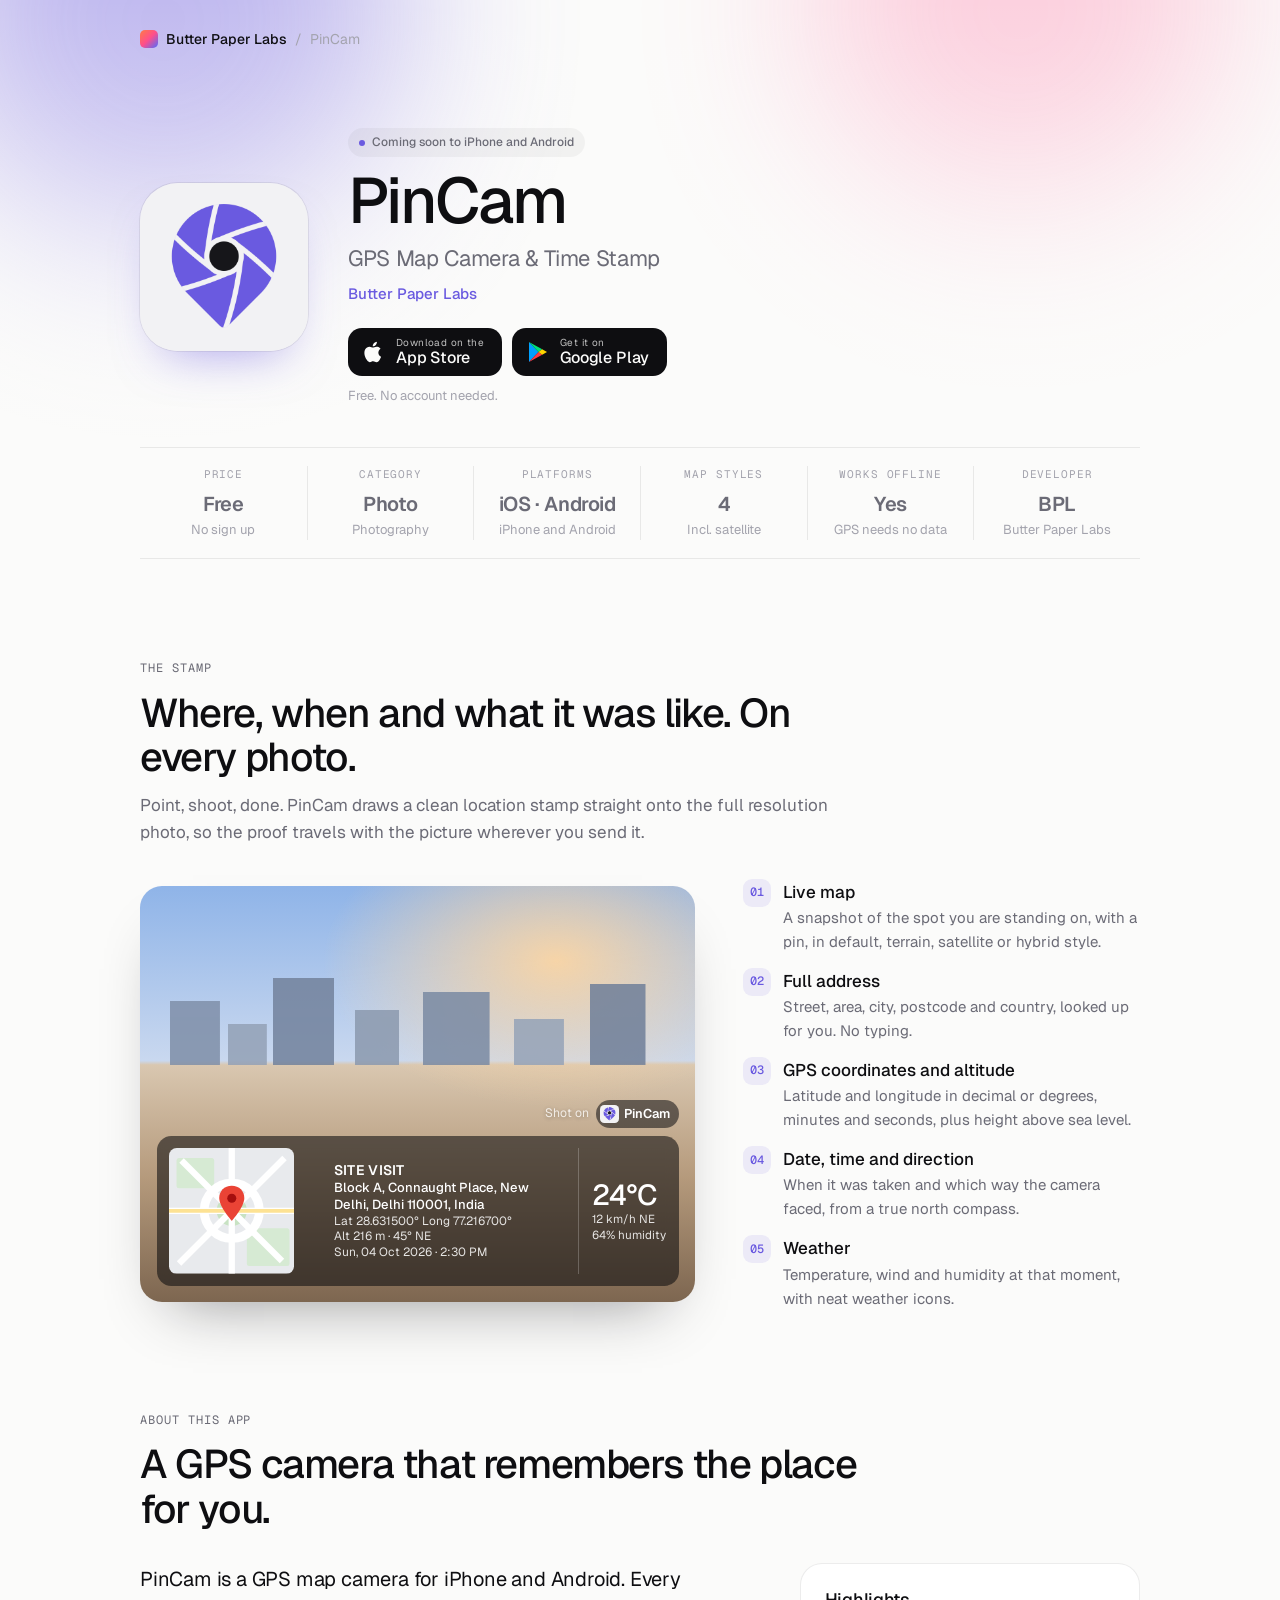
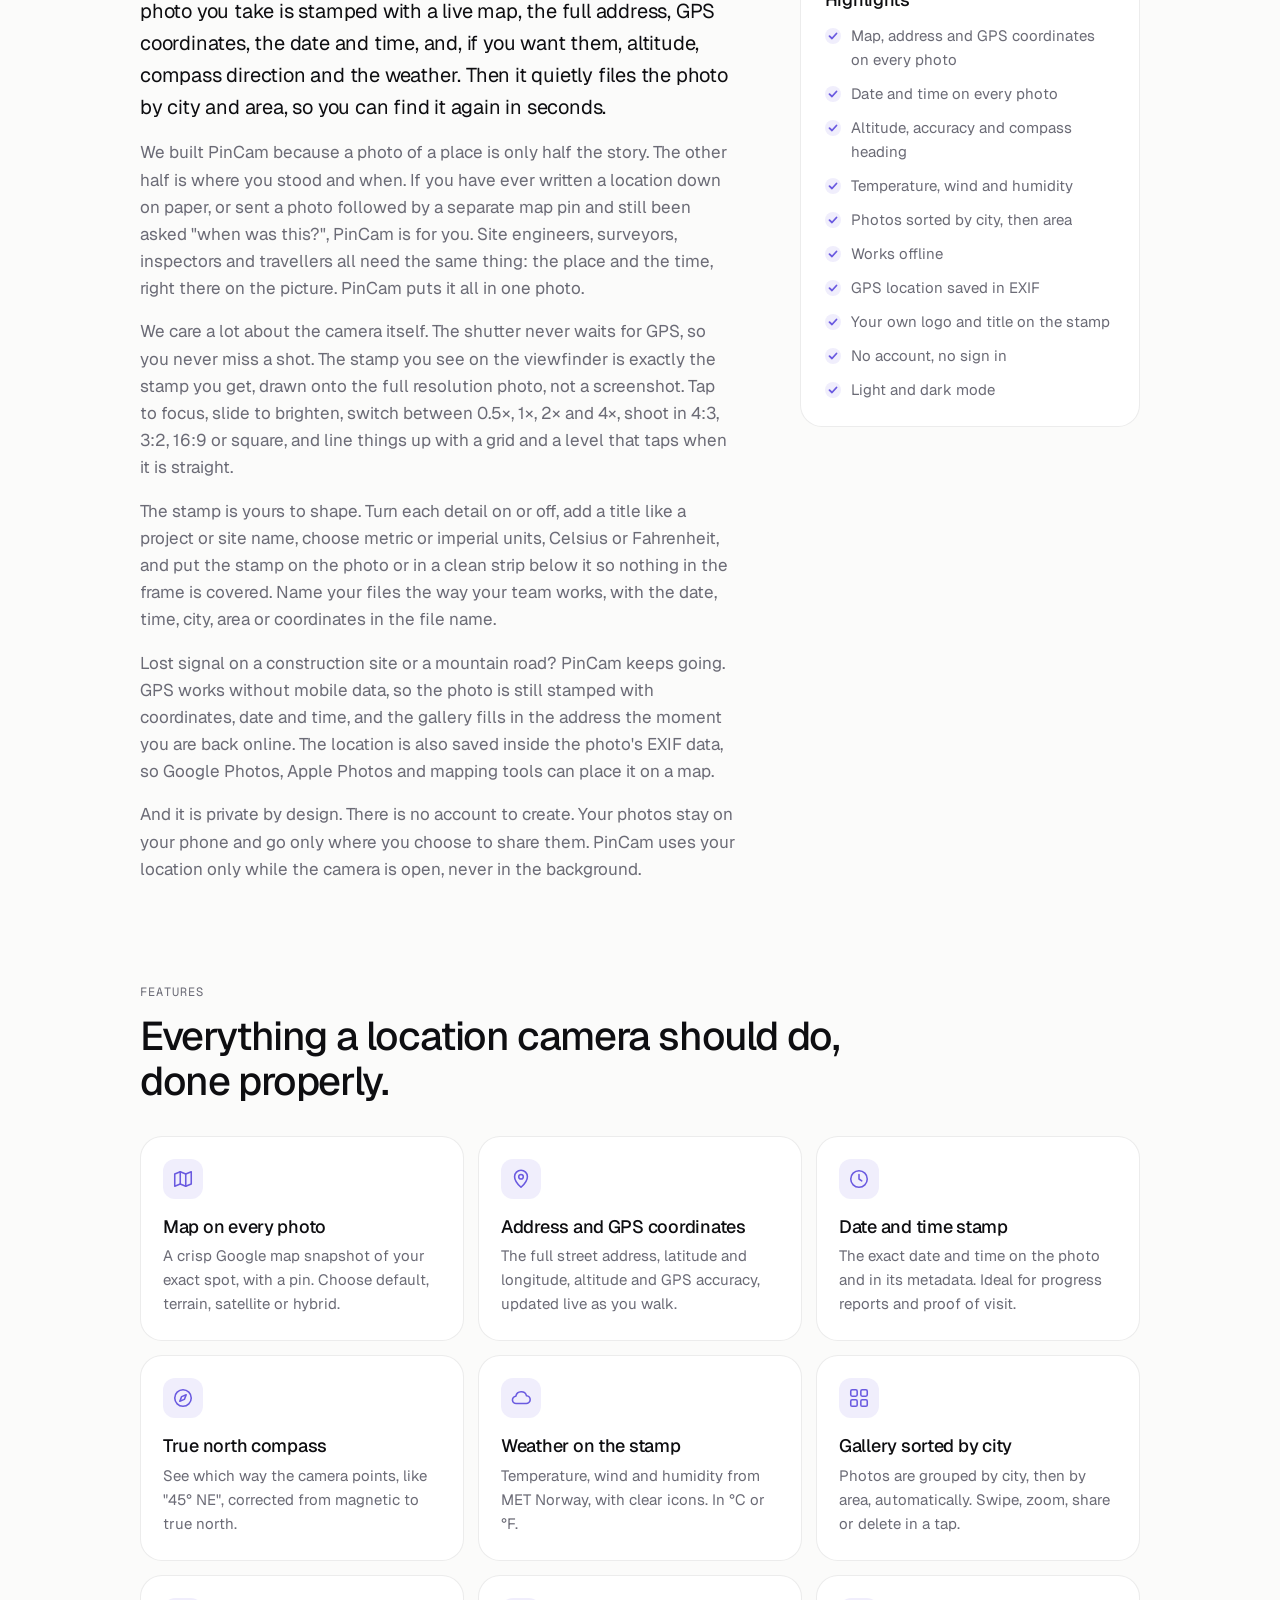
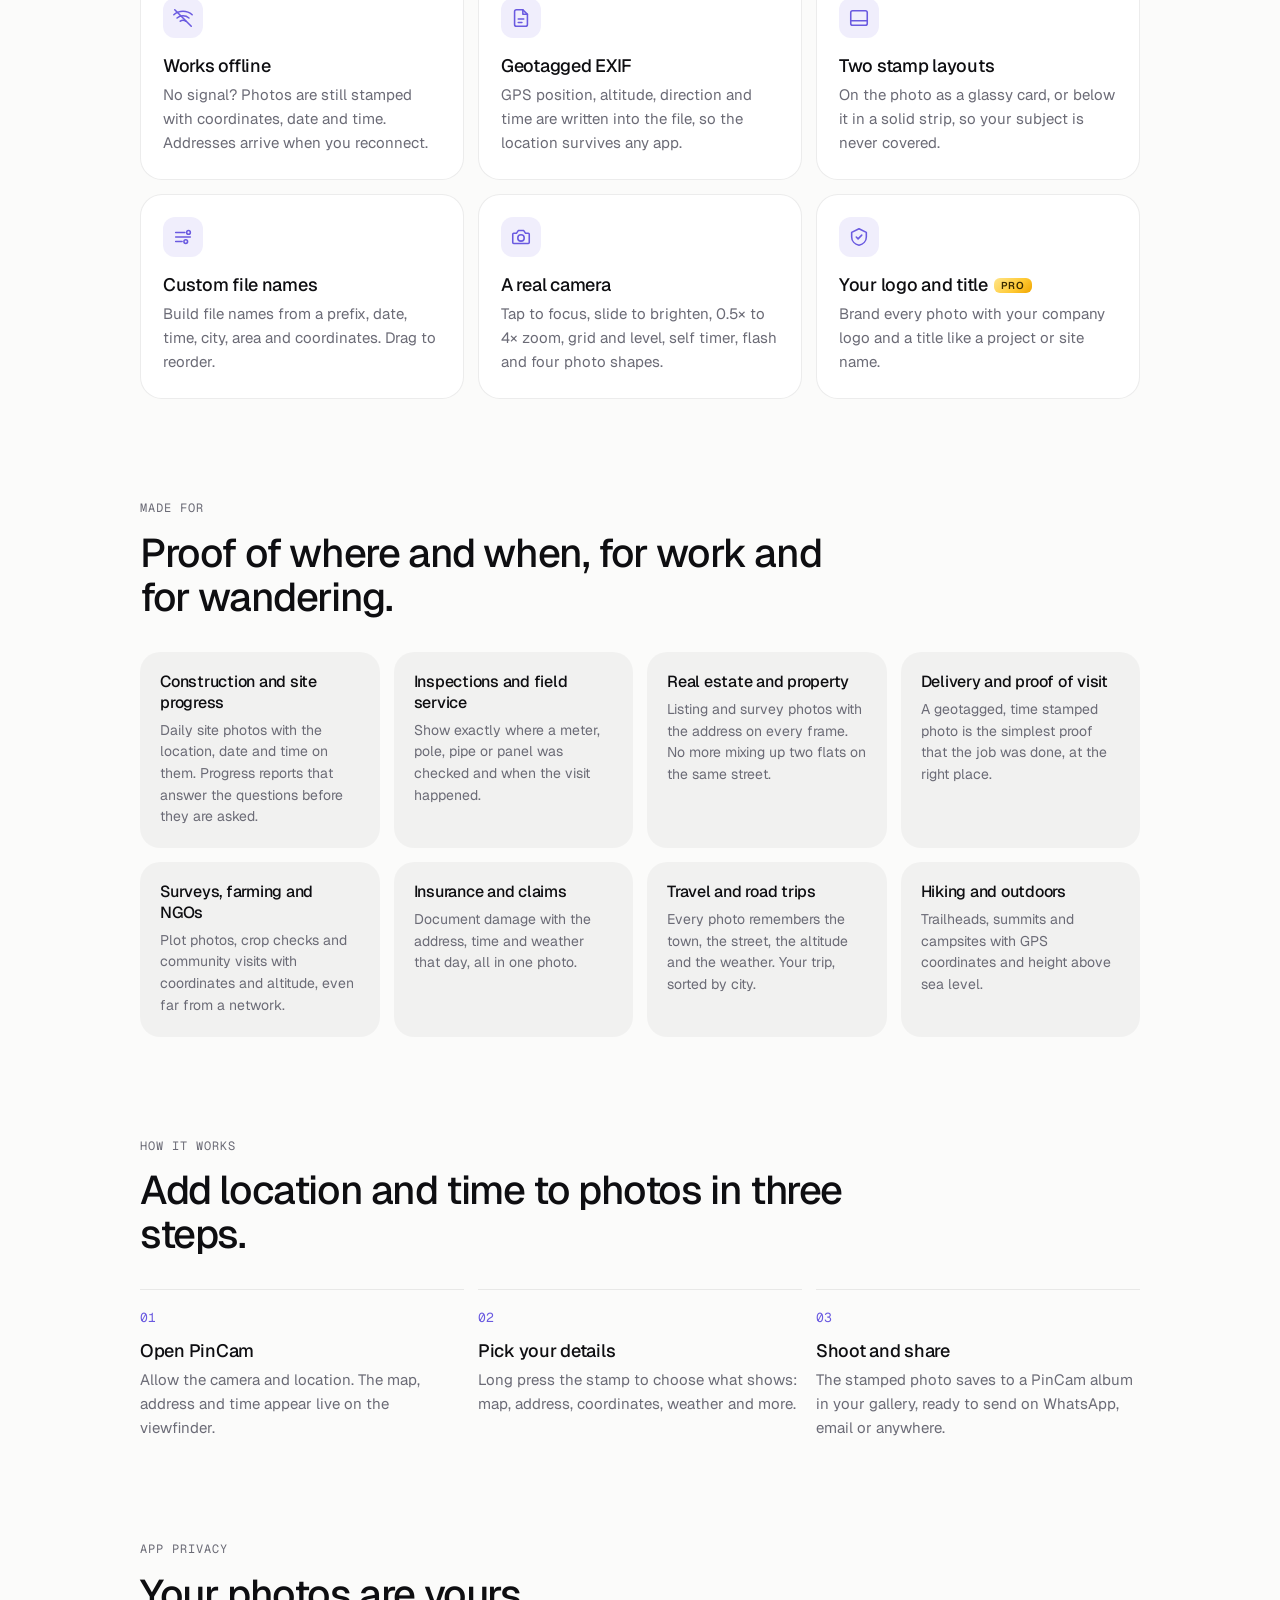
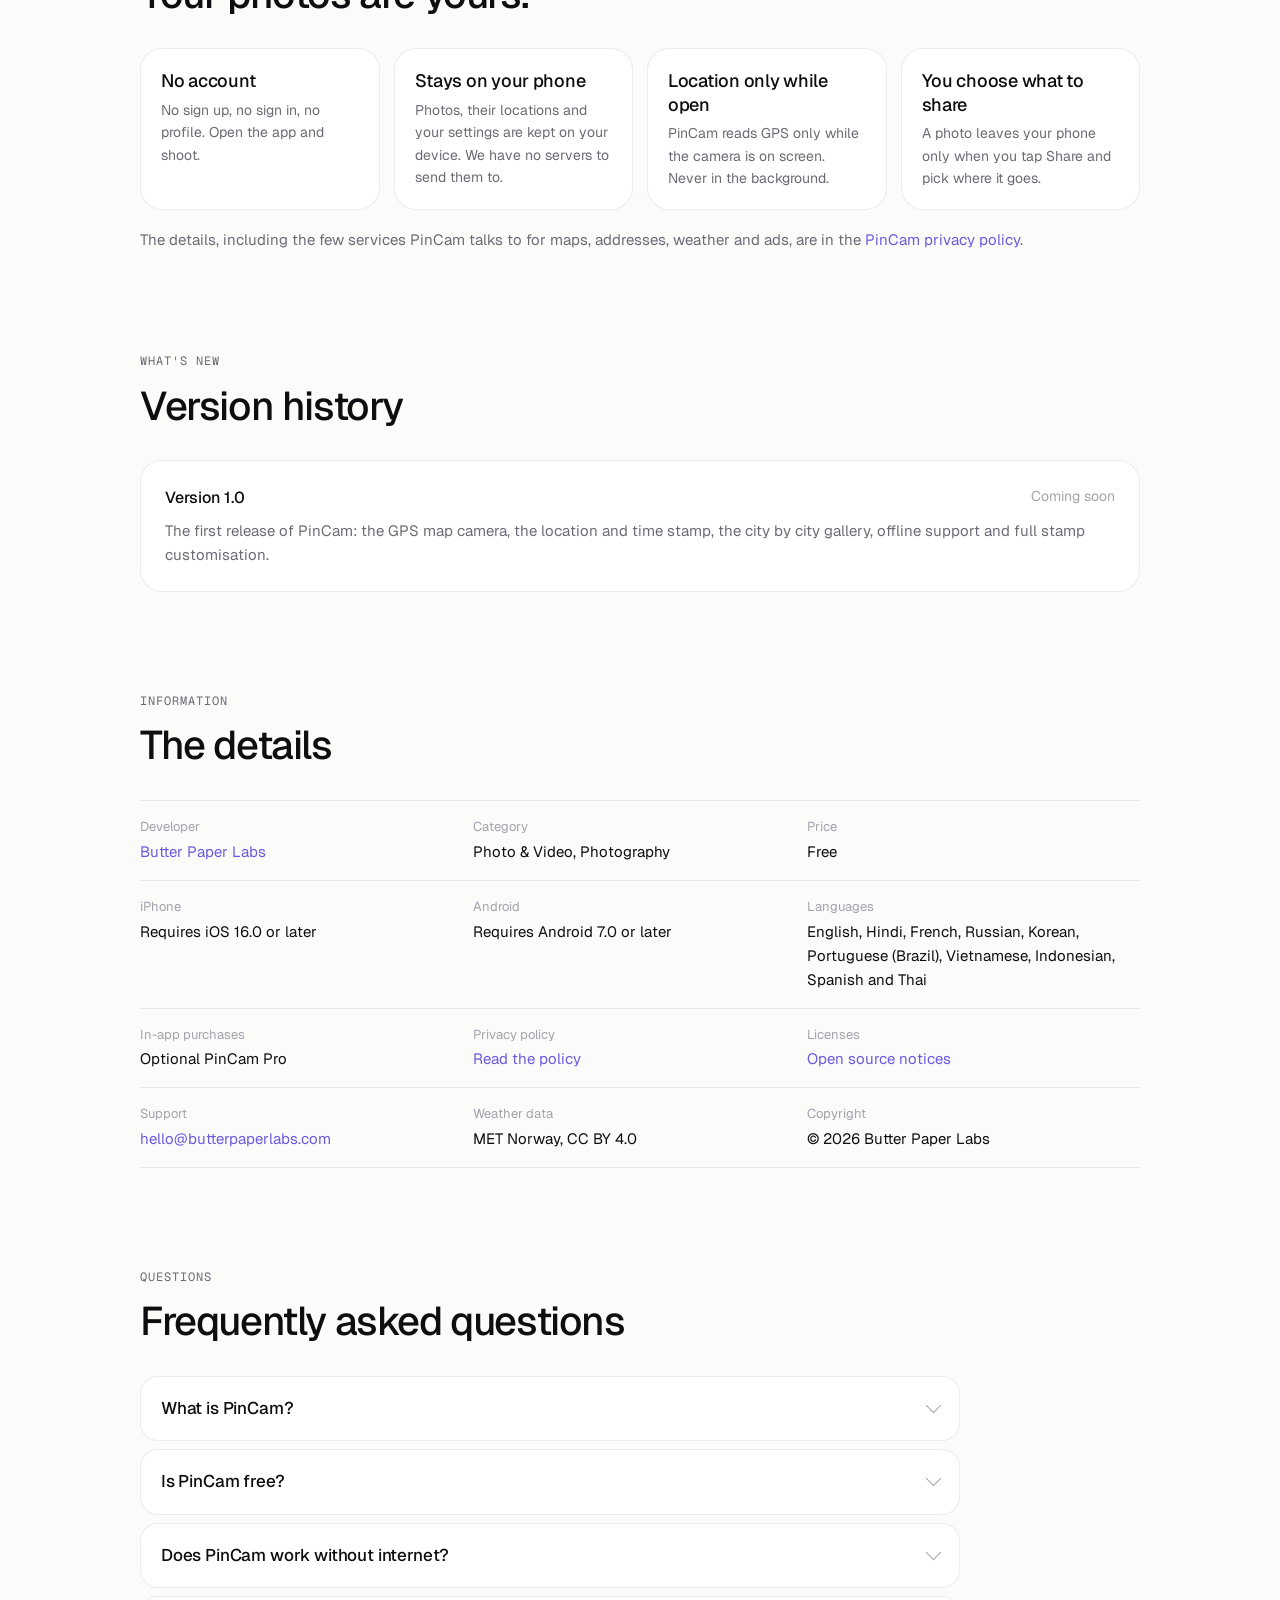
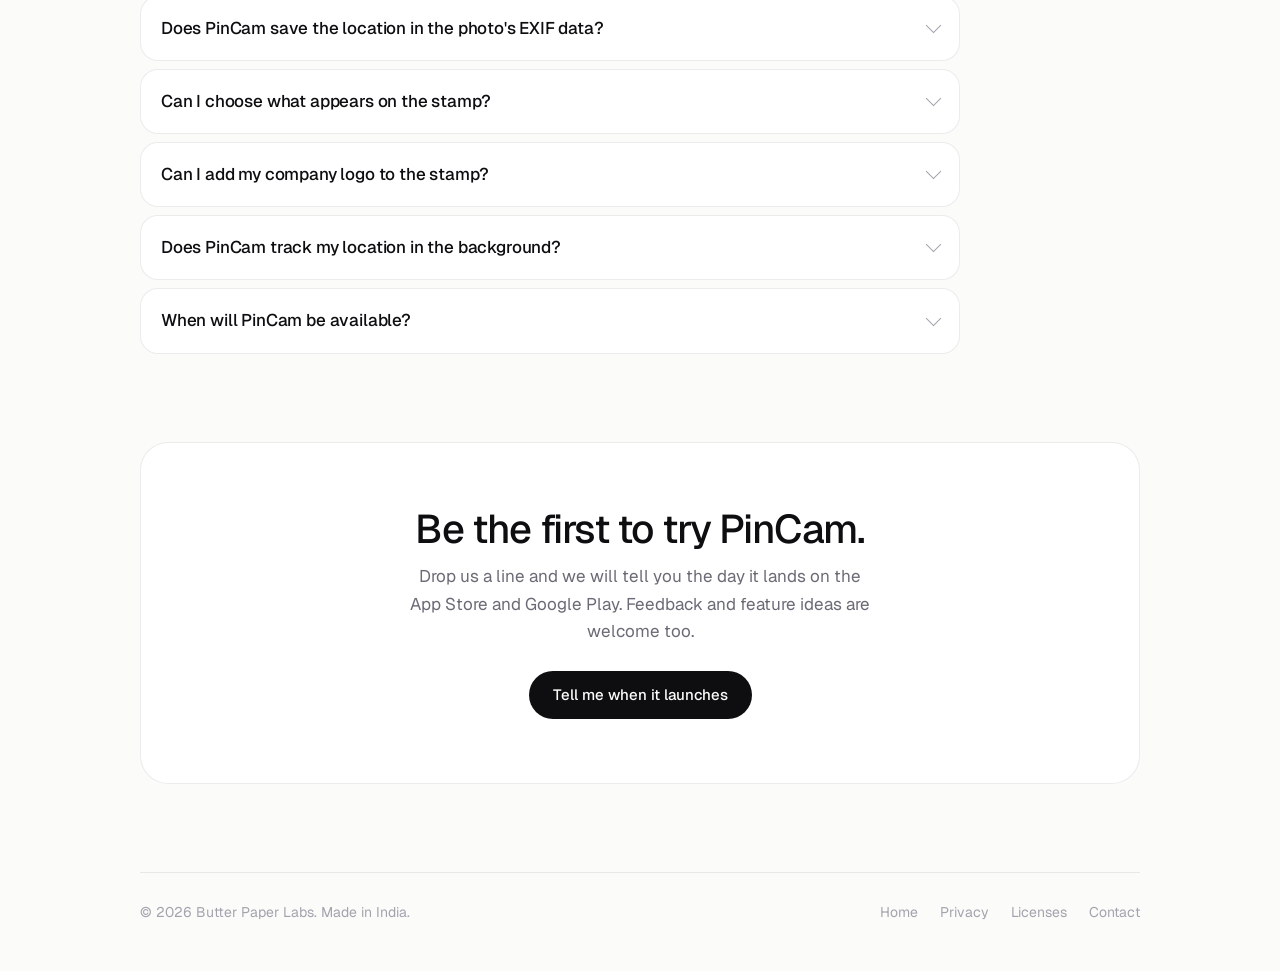
==== pincam/index.html @ 0a082207 "Butter Paper Labs website The studio site and PinCam's pages (privacy policy, licences), served by G" ====
<!doctype html>
<html lang="en">
<head>
<meta charset="utf-8">
<meta name="viewport" content="width=device-width, initial-scale=1">
<title>PinCam: GPS Map Camera with Location, Date and Time Stamp</title>
<meta name="description" content="Free GPS map camera for iPhone and Android. Stamp photos with a map, address, GPS coordinates, date, time and weather, and find them sorted by city.">
<meta name="keywords" content="GPS camera, GPS map camera, location stamp camera, timestamp camera, geotag photos, photo with location and date, GPS coordinates on photo, map camera app, PinCam, Pin Cam">
<link rel="canonical" href="https://www.butterpaperlabs.com/pincam/">
<meta name="robots" content="index, follow, max-image-preview:large">
<meta name="theme-color" content="#fbfbfa" media="(prefers-color-scheme: light)">
<meta name="theme-color" content="#09090b" media="(prefers-color-scheme: dark)">
<!-- TODO: once PinCam is on the App Store, add Safari's Smart App Banner:
<meta name="apple-itunes-app" content="app-id=APP_STORE_ID"> -->

<meta property="og:type" content="website">
<meta property="og:site_name" content="Butter Paper Labs">
<meta property="og:url" content="https://www.butterpaperlabs.com/pincam/">
<meta property="og:title" content="PinCam: GPS Map Camera with Location and Time Stamp">
<meta property="og:description" content="Every photo stamped with its map, address, coordinates, date, time and weather, then filed by city. For iPhone and Android.">
<meta property="og:image" content="https://www.butterpaperlabs.com/assets/pincam-icon-512.png">
<meta property="og:image:width" content="512">
<meta property="og:image:height" content="512">
<meta property="og:image:alt" content="PinCam app icon: a violet map pin with a camera lens">
<meta name="twitter:card" content="summary">
<meta name="twitter:title" content="PinCam: GPS Map Camera with Location and Time Stamp">
<meta name="twitter:description" content="Every photo stamped with its map, address, coordinates, date, time and weather, then filed by city.">
<meta name="twitter:image" content="https://www.butterpaperlabs.com/assets/pincam-icon-512.png">

<link rel="icon" type="image/svg+xml" href="../assets/favicon.svg">
<link rel="apple-touch-icon" href="../assets/pincam-icon-512.png">
<link rel="preconnect" href="https://fonts.googleapis.com">
<link rel="preconnect" href="https://fonts.gstatic.com" crossorigin>
<link href="https://fonts.googleapis.com/css2?family=Geist:wght@400;500;600&family=Geist+Mono:wght@400;500&display=swap" rel="stylesheet">

<script type="application/ld+json">
{
  "@context": "https://schema.org",
  "@graph": [
    {
      "@type": "Organization",
      "@id": "https://www.butterpaperlabs.com/#org",
      "name": "Butter Paper Labs",
      "url": "https://www.butterpaperlabs.com/",
      "logo": "https://www.butterpaperlabs.com/assets/favicon.svg",
      "email": "hello@butterpaperlabs.com"
    },
    {
      "@type": "MobileApplication",
      "@id": "https://www.butterpaperlabs.com/pincam/#app",
      "name": "PinCam",
      "alternateName": ["Pin Cam", "PinCam GPS Map Camera"],
      "url": "https://www.butterpaperlabs.com/pincam/",
      "description": "PinCam is a GPS map camera that stamps every photo with a live map, full address, GPS coordinates, altitude, compass heading, date, time and weather, and sorts your photos by city and area.",
      "image": "https://www.butterpaperlabs.com/assets/pincam-icon-512.png",
      "applicationCategory": "MultimediaApplication",
      "applicationSubCategory": "Photography",
      "operatingSystem": "iOS 16.0 or later, Android 7.0 or later",
      "inLanguage": "en",
      "isAccessibleForFree": true,
      "offers": {
        "@type": "Offer",
        "price": "0",
        "priceCurrency": "USD",
        "category": "free"
      },
      "author": { "@id": "https://www.butterpaperlabs.com/#org" },
      "publisher": { "@id": "https://www.butterpaperlabs.com/#org" },
      "featureList": [
        "Live map stamped on every photo",
        "Full street address added automatically",
        "GPS latitude and longitude in decimal or degrees, minutes, seconds",
        "Altitude, GPS accuracy and true north compass heading",
        "Date and time stamp",
        "Temperature, wind and humidity on the stamp",
        "Gallery sorted by city and area",
        "Works offline with coordinates and time",
        "Location saved in the photo's EXIF data",
        "Default, terrain, satellite and hybrid map styles",
        "Stamp on the photo or in a strip below it",
        "Custom file names",
        "Your own logo and name on the stamp"
      ],
      "keywords": "GPS camera, GPS map camera, timestamp camera, geotag photos, location stamp, photo with date and time"
    },
    {
      "@type": "WebPage",
      "@id": "https://www.butterpaperlabs.com/pincam/#page",
      "url": "https://www.butterpaperlabs.com/pincam/",
      "name": "PinCam: GPS Map Camera with Location, Date and Time Stamp",
      "isPartOf": { "@type": "WebSite", "name": "Butter Paper Labs", "url": "https://www.butterpaperlabs.com/" },
      "about": { "@id": "https://www.butterpaperlabs.com/pincam/#app" },
      "breadcrumb": { "@id": "https://www.butterpaperlabs.com/pincam/#breadcrumb" },
      "inLanguage": "en"
    },
    {
      "@type": "BreadcrumbList",
      "@id": "https://www.butterpaperlabs.com/pincam/#breadcrumb",
      "itemListElement": [
        { "@type": "ListItem", "position": 1, "name": "Butter Paper Labs", "item": "https://www.butterpaperlabs.com/" },
        { "@type": "ListItem", "position": 2, "name": "PinCam", "item": "https://www.butterpaperlabs.com/pincam/" }
      ]
    },
    {
      "@type": "FAQPage",
      "@id": "https://www.butterpaperlabs.com/pincam/#faq",
      "mainEntity": [
        {
          "@type": "Question",
          "name": "What is PinCam?",
          "acceptedAnswer": { "@type": "Answer", "text": "PinCam is a GPS map camera for iPhone and Android. Every photo you take is stamped with a small map, the full address, GPS coordinates, the date and time, and, if you like, altitude, compass heading and the weather. Your photos are then sorted by city and area inside the app." }
        },
        {
          "@type": "Question",
          "name": "Is PinCam free?",
          "acceptedAnswer": { "@type": "Answer", "text": "Yes. Everything a location and time stamp needs is free. A small banner shows in the gallery, never on the camera. A few extras, like satellite maps and 48 MP photos, can be unlocked for 2 hours by watching a short video, or for good with PinCam Pro. Your own logo and name on the stamp come with PinCam Pro." }
        },
        {
          "@type": "Question",
          "name": "Does PinCam work without internet?",
          "acceptedAnswer": { "@type": "Answer", "text": "Yes. GPS works without a data connection, so offline photos are still stamped with coordinates, date and time. The map shows when its tiles are already cached, and the gallery looks up the address and files the photo by city as soon as you are back online." }
        },
        {
          "@type": "Question",
          "name": "Does PinCam save the location in the photo's EXIF data?",
          "acceptedAnswer": { "@type": "Answer", "text": "Yes. Besides the visible stamp, PinCam writes GPS latitude, longitude, altitude, the camera's direction and the time into the photo's EXIF metadata, so Google Photos, Apple Photos and mapping tools can place it on a map." }
        },
        {
          "@type": "Question",
          "name": "Can I choose what appears on the stamp?",
          "acceptedAnswer": { "@type": "Answer", "text": "Yes. Switch the map, address, coordinates, altitude, GPS accuracy, date and time, compass heading, temperature, wind and humidity on or off. Pick metric or imperial units, Celsius or Fahrenheit, decimal or degrees-minutes-seconds coordinates, and place the stamp on the photo or in a strip below it." }
        },
        {
          "@type": "Question",
          "name": "Can I add my company logo to the stamp?",
          "acceptedAnswer": { "@type": "Answer", "text": "Yes, with PinCam Pro. Add your own logo and name to the badge on every photo. It is handy for site reports, inspections and client work." }
        },
        {
          "@type": "Question",
          "name": "Does PinCam track my location in the background?",
          "acceptedAnswer": { "@type": "Answer", "text": "No. PinCam uses your location only while the camera is open on your screen. There is no account and your photos stay on your phone unless you choose to share them." }
        },
        {
          "@type": "Question",
          "name": "When will PinCam be available?",
          "acceptedAnswer": { "@type": "Answer", "text": "PinCam is coming soon to the App Store for iPhone and to Google Play for Android. Email hello@butterpaperlabs.com to hear the day it launches." }
        }
      ]
    }
  ]
}
</script>

<style>
  :root {
    --bg: #fbfbfa;
    --surface: #ffffff;
    --text: #0e0e11;
    --muted: #6b6b76;
    --faint: #a3a3ad;
    --line: rgba(14, 14, 17, 0.08);
    --chip: rgba(14, 14, 17, 0.04);

    --accent: #6a5ae0;
    --accent-soft: rgba(106, 90, 224, 0.10);
    --brand-a: #ff7a45;
    --brand-b: #ff4f8b;
    --brand-c: #4f6bff;

    --sans: "Geist", ui-sans-serif, system-ui, -apple-system, "Segoe UI", sans-serif;
    --mono: "Geist Mono", ui-monospace, monospace;

    --gutter: clamp(16px, 4vw, 40px);
    --max: 1080px;
    --radius: 28px;
  }

  @media (prefers-color-scheme: dark) {
    :root {
      --bg: #09090b;
      --surface: #121216;
      --text: #f4f4f6;
      --muted: #9a9aa6;
      --faint: #5e5e69;
      --line: rgba(255, 255, 255, 0.08);
      --chip: rgba(255, 255, 255, 0.05);
      --accent: #8b7ef2;
      --accent-soft: rgba(139, 126, 242, 0.14);
    }
  }

  * { box-sizing: border-box; margin: 0; padding: 0; }
  html { scroll-behavior: smooth; }

  body {
    background: var(--bg);
    color: var(--text);
    font-family: var(--sans);
    font-size: 17px;
    line-height: 1.6;
    -webkit-font-smoothing: antialiased;
    overflow-x: hidden;
  }

  a { color: inherit; text-decoration: none; }
  p a, dd a, .faq a { color: var(--accent); }
  p a:hover, dd a:hover, .faq a:hover { text-decoration: underline; }

  .wrap {
    width: 100%;
    max-width: var(--max);
    margin: 0 auto;
    padding: 0 var(--gutter);
  }

  /* ---------- Ambient gradient ---------- */
  .aura {
    position: absolute;
    inset: 0 0 auto 0;
    height: 720px;
    overflow: hidden;
    pointer-events: none;
    z-index: 0;
  }
  .aura span {
    position: absolute;
    border-radius: 50%;
    filter: blur(90px);
    opacity: 0.4;
  }
  .aura .a1 { width: 480px; height: 480px; background: var(--accent); top: -220px; left: -6%; }
  .aura .a2 { width: 420px; height: 420px; background: var(--brand-b); top: -200px; right: 4%; opacity: .25; }
  .aura::after {
    content: "";
    position: absolute;
    inset: 0;
    background: linear-gradient(to bottom, transparent 0%, var(--bg) 80%);
  }
  @media (prefers-color-scheme: dark) {
    .aura span { opacity: .28; }
    .aura .a2 { opacity: .16; }
  }

  main, footer { position: relative; z-index: 1; }

  /* ---------- Breadcrumb ---------- */
  .crumbs {
    padding-top: 28px;
    font-size: 14px;
    color: var(--faint);
  }
  .crumbs ol { display: flex; flex-wrap: wrap; gap: 8px; list-style: none; }
  .crumbs li + li::before { content: "/"; margin-right: 8px; }
  .crumbs a { display: inline-flex; align-items: center; gap: 8px; color: var(--text); font-weight: 500; }
  .crumbs a i {
    width: 18px;
    height: 18px;
    border-radius: 5px;
    background: linear-gradient(135deg, var(--brand-a), var(--brand-b) 50%, var(--brand-c));
  }

  /* ---------- App header ---------- */
  .app-head {
    display: grid;
    grid-template-columns: auto minmax(0, 1fr);
    gap: clamp(20px, 4vw, 40px);
    align-items: center;
    padding: clamp(40px, 7vw, 72px) 0 clamp(28px, 4vw, 40px);
  }
  .app-icon {
    width: clamp(112px, 18vw, 168px);
    aspect-ratio: 1;
    border-radius: 22.5%;
    overflow: hidden;
    box-shadow: 0 24px 48px -24px rgba(106, 90, 224, .55), 0 0 0 1px var(--line);
  }
  .app-icon img { width: 100%; height: 100%; display: block; }
  .status {
    display: inline-flex;
    align-items: center;
    gap: 7px;
    font-size: 12px;
    font-weight: 500;
    padding: 5px 11px;
    border-radius: 999px;
    background: var(--chip);
    color: var(--muted);
    margin-bottom: 12px;
  }
  .status i {
    width: 6px;
    height: 6px;
    border-radius: 50%;
    background: var(--accent);
    animation: pulse 2.2s infinite;
  }
  @keyframes pulse {
    0%   { box-shadow: 0 0 0 0 rgba(106, 90, 224, .5); }
    70%  { box-shadow: 0 0 0 7px rgba(106, 90, 224, 0); }
    100% { box-shadow: 0 0 0 0 rgba(106, 90, 224, 0); }
  }
  h1 {
    font-size: clamp(40px, 7vw, 64px);
    font-weight: 500;
    line-height: 1;
    letter-spacing: -0.045em;
  }
  .subtitle {
    margin-top: 8px;
    font-size: clamp(18px, 2.4vw, 22px);
    color: var(--muted);
    letter-spacing: -0.015em;
  }
  .by { margin-top: 6px; font-size: 15px; color: var(--accent); font-weight: 500; }
  .by a:hover { text-decoration: underline; }

  .stores {
    display: flex;
    flex-wrap: wrap;
    gap: 10px;
    margin-top: 22px;
  }
  .store {
    display: flex;
    align-items: center;
    gap: 10px;
    padding: 9px 18px 9px 14px;
    border-radius: 14px;
    background: var(--text);
    color: var(--bg);
    line-height: 1.15;
    transition: transform .2s, box-shadow .2s;
  }
  .store:hover { transform: translateY(-1px); box-shadow: 0 10px 30px -12px rgba(106, 90, 224, .7); }
  .store svg { width: 24px; height: 24px; flex: none; }
  .store small { display: block; font-size: 10px; letter-spacing: .04em; opacity: .75; }
  .store strong { display: block; font-size: 16px; font-weight: 500; letter-spacing: -0.01em; white-space: nowrap; }
  .store-note { margin-top: 10px; font-size: 13px; color: var(--faint); }

  /* ---------- Info strip (App Store style) ---------- */
  .facts {
    display: grid;
    grid-template-columns: repeat(6, minmax(0, 1fr));
    border-top: 1px solid var(--line);
    border-bottom: 1px solid var(--line);
    padding: 18px 0;
  }
  .fact {
    text-align: center;
    padding: 0 10px;
    min-width: 0;
  }
  .fact + .fact { border-left: 1px solid var(--line); }
  .fact dt {
    font-family: var(--mono);
    font-size: 11px;
    letter-spacing: .08em;
    text-transform: uppercase;
    color: var(--faint);
  }
  .fact dd:first-of-type {
    margin-top: 4px;
    font-size: 20px;
    font-weight: 600;
    letter-spacing: -0.02em;
    color: var(--muted);
  }
  .fact dd + dd { font-size: 13px; color: var(--faint); }

  /* ---------- Sections ---------- */
  .section { padding: clamp(48px, 7vw, 88px) 0 0; }
  .label {
    font-family: var(--mono);
    font-size: 12px;
    letter-spacing: 0.08em;
    text-transform: uppercase;
    color: var(--faint);
    margin-bottom: 12px;
  }
  h2 {
    font-size: clamp(28px, 4vw, 40px);
    font-weight: 500;
    letter-spacing: -0.035em;
    line-height: 1.12;
  }
  .section-head { margin-bottom: 32px; max-width: 720px; }
  .section-head p { margin-top: 12px; color: var(--muted); }
  h3 {
    font-size: 18px;
    font-weight: 500;
    letter-spacing: -0.015em;
    line-height: 1.3;
  }

  /* ---------- Stamp showcase ---------- */
  .showcase {
    display: grid;
    grid-template-columns: minmax(0, 7fr) minmax(0, 5fr);
    gap: clamp(24px, 4vw, 48px);
    align-items: center;
  }
  .photo {
    position: relative;
    aspect-ratio: 4 / 3;
    border-radius: 22px;
    overflow: hidden;
    container-type: inline-size;
    background:
      radial-gradient(60% 50% at 75% 18%, rgba(255, 214, 160, .9), transparent 70%),
      linear-gradient(180deg, #8fb4e8 0%, #c9d8ef 42%, #d9c7b0 43%, #b59a7c 70%, #7d6650 100%);
    box-shadow: 0 30px 60px -32px rgba(14, 14, 17, .45);
  }
  .photo::before {
    /* a few soft buildings on the horizon */
    content: "";
    position: absolute;
    left: 0; right: 0; bottom: 57%;
    height: 22%;
    background:
      linear-gradient(#7f8fa8, #7f8fa8) 6% 100% / 9% 70% no-repeat,
      linear-gradient(#93a1b6, #93a1b6) 17% 100% / 7% 45% no-repeat,
      linear-gradient(#72829c, #72829c) 27% 100% / 11% 95% no-repeat,
      linear-gradient(#8b99ae, #8b99ae) 42% 100% / 8% 60% no-repeat,
      linear-gradient(#7a8aa3, #7a8aa3) 58% 100% / 12% 80% no-repeat,
      linear-gradient(#95a3b8, #95a3b8) 74% 100% / 9% 50% no-repeat,
      linear-gradient(#6f7f99, #6f7f99) 90% 100% / 10% 88% no-repeat;
    opacity: .85;
  }
  .badge {
    position: absolute;
    right: 3cqw;
    bottom: calc(3cqw + 27cqw + 1.4cqw);
    display: flex;
    align-items: center;
    gap: 1.2cqw;
    color: #fff;
    font-size: 2.2cqw;
  }
  .badge em { font-style: normal; opacity: .75; text-shadow: 0 1px 4px rgba(0,0,0,.4); }
  .badge span {
    display: inline-flex;
    align-items: center;
    gap: .9cqw;
    padding: .7cqw 1.6cqw .7cqw .8cqw;
    border-radius: 999px;
    background: rgba(14, 14, 17, .55);
    font-weight: 600;
    font-size: 2.3cqw;
  }
  .badge img { width: 3.4cqw; height: 3.4cqw; border-radius: 22.5%; display: block; }
  .stamp {
    position: absolute;
    left: 3cqw; right: 3cqw; bottom: 3cqw;
    height: 27cqw;
    display: grid;
    grid-template-columns: auto minmax(0, 1fr) auto;
    gap: 2.4cqw;
    padding: 2.2cqw;
    border-radius: 2.6cqw;
    background: rgba(14, 14, 17, .58);
    backdrop-filter: blur(6px);
    -webkit-backdrop-filter: blur(6px);
    color: #fff;
    line-height: 1.32;
  }
  .stamp-map {
    height: 100%;
    aspect-ratio: 1;
    border-radius: 1.4cqw;
    overflow: hidden;
    display: block;
  }
  .stamp-map svg { width: 100%; height: 100%; display: block; }
  .stamp-main { min-width: 0; display: flex; flex-direction: column; justify-content: center; font-size: 2.15cqw; }
  .stamp-main b { font-size: 2.5cqw; font-weight: 600; letter-spacing: .02em; }
  .stamp-main .addr { font-weight: 500; font-size: 2.35cqw; }
  .stamp-main span { opacity: .86; white-space: nowrap; overflow: hidden; text-overflow: ellipsis; }
  .stamp-main .addr { white-space: normal; opacity: 1; }
  .stamp-wx {
    display: flex;
    flex-direction: column;
    justify-content: center;
    padding-left: 2.4cqw;
    border-left: 1px solid rgba(255, 255, 255, .22);
    font-size: 2.1cqw;
    white-space: nowrap;
  }
  .stamp-wx strong { font-size: 5.2cqw; font-weight: 500; letter-spacing: -.03em; line-height: 1.1; }
  .stamp-wx span { opacity: .86; }

  .legend { list-style: none; display: grid; gap: 14px; }
  .legend li { display: grid; grid-template-columns: 28px minmax(0, 1fr); gap: 12px; align-items: start; }
  .legend i {
    width: 28px;
    height: 28px;
    border-radius: 9px;
    display: grid;
    place-items: center;
    background: var(--accent-soft);
    color: var(--accent);
    font-style: normal;
    font-family: var(--mono);
    font-size: 12px;
    font-weight: 500;
  }
  .legend strong { font-weight: 500; }
  .legend p { color: var(--muted); font-size: 15px; }

  /* ---------- Description ---------- */
  .about {
    display: grid;
    grid-template-columns: minmax(0, 7fr) minmax(0, 4fr);
    gap: clamp(24px, 5vw, 64px);
  }
  .prose p + p { margin-top: 16px; }
  .prose p { color: var(--muted); }
  .prose p:first-child { color: var(--text); font-size: clamp(18px, 2vw, 20px); letter-spacing: -0.01em; }
  .aside {
    align-self: start;
    border: 1px solid var(--line);
    border-radius: 22px;
    background: var(--surface);
    padding: 24px;
  }
  .aside h3 { margin-bottom: 12px; }
  .aside ul { list-style: none; display: grid; gap: 10px; }
  .aside li { display: flex; gap: 10px; color: var(--muted); font-size: 15px; }
  .aside li::before {
    content: "";
    flex: none;
    width: 16px;
    height: 16px;
    margin-top: 4px;
    border-radius: 50%;
    background: var(--accent-soft) url("data:image/svg+xml,%3Csvg xmlns='http://www.w3.org/2000/svg' viewBox='0 0 16 16'%3E%3Cpath d='M4.5 8.2 7 10.5l4.5-5' fill='none' stroke='%236a5ae0' stroke-width='1.8' stroke-linecap='round' stroke-linejoin='round'/%3E%3C/svg%3E") center / 16px no-repeat;
  }

  /* ---------- Features ---------- */
  .grid {
    display: grid;
    grid-template-columns: repeat(3, minmax(0, 1fr));
    gap: 14px;
  }
  .tile {
    border: 1px solid var(--line);
    border-radius: 22px;
    background: var(--surface);
    padding: 22px 22px 24px;
    transition: transform .4s cubic-bezier(.2,.8,.2,1), box-shadow .4s;
  }
  .tile:hover { transform: translateY(-3px); box-shadow: 0 24px 48px -32px rgba(14, 14, 17, .35); }
  .tile .glyph {
    width: 40px;
    height: 40px;
    border-radius: 12px;
    display: grid;
    place-items: center;
    background: var(--accent-soft);
    color: var(--accent);
    margin-bottom: 16px;
  }
  .tile .glyph svg { width: 22px; height: 22px; }
  .tile p { margin-top: 6px; color: var(--muted); font-size: 15px; }
  .pro {
    display: inline-block;
    vertical-align: 2px;
    margin-left: 6px;
    padding: 1px 7px;
    border-radius: 6px;
    font-size: 10px;
    font-weight: 600;
    letter-spacing: .06em;
    color: #3a2a00;
    background: linear-gradient(135deg, #ffe58a, #ffc933 60%, #f0a500);
  }

  /* ---------- Use cases ---------- */
  .uses {
    display: grid;
    grid-template-columns: repeat(4, minmax(0, 1fr));
    gap: 14px;
    list-style: none;
  }
  .uses li {
    border-radius: 20px;
    background: var(--chip);
    padding: 20px;
  }
  .uses h3 { font-size: 16px; }
  .uses p { margin-top: 6px; color: var(--muted); font-size: 14px; line-height: 1.55; }

  /* ---------- Steps ---------- */
  .steps {
    display: grid;
    grid-template-columns: repeat(3, minmax(0, 1fr));
    gap: 14px;
    list-style: none;
    counter-reset: step;
  }
  .steps li {
    counter-increment: step;
    border-top: 1px solid var(--line);
    padding-top: 18px;
  }
  .steps li::before {
    content: "0" counter(step);
    display: block;
    font-family: var(--mono);
    font-size: 13px;
    color: var(--accent);
    margin-bottom: 10px;
  }
  .steps p { margin-top: 6px; color: var(--muted); font-size: 15px; }

  /* ---------- Privacy ---------- */
  .privacy {
    display: grid;
    grid-template-columns: repeat(4, minmax(0, 1fr));
    gap: 14px;
  }
  .privacy .tile { padding: 20px; }
  .privacy .tile p { font-size: 14px; }
  .privacy-note { margin-top: 18px; font-size: 15px; color: var(--muted); }

  /* ---------- What's new ---------- */
  .news {
    border: 1px solid var(--line);
    border-radius: 22px;
    background: var(--surface);
    padding: 24px;
  }
  .news-top {
    display: flex;
    justify-content: space-between;
    gap: 12px;
    flex-wrap: wrap;
    font-size: 14px;
    color: var(--faint);
    margin-bottom: 8px;
  }
  .news-top strong { color: var(--text); font-weight: 500; font-size: 16px; }
  .news p { color: var(--muted); font-size: 15px; }

  /* ---------- Information ---------- */
  .info {
    display: grid;
    grid-template-columns: repeat(3, minmax(0, 1fr));
    border-top: 1px solid var(--line);
  }
  .info div {
    padding: 16px 16px 16px 0;
    border-bottom: 1px solid var(--line);
  }
  .info dt { font-size: 13px; color: var(--faint); }
  .info dd { margin-top: 2px; font-size: 15px; }

  /* ---------- FAQ ---------- */
  .faq { display: grid; gap: 8px; max-width: 820px; }
  .faq details {
    border: 1px solid var(--line);
    border-radius: 18px;
    background: var(--surface);
  }
  .faq summary {
    display: flex;
    align-items: center;
    justify-content: space-between;
    gap: 16px;
    padding: 18px 20px;
    cursor: pointer;
    list-style: none;
    font-weight: 500;
    letter-spacing: -0.01em;
  }
  .faq summary::-webkit-details-marker { display: none; }
  .faq summary::after {
    content: "";
    flex: none;
    width: 10px;
    height: 10px;
    border-right: 1.6px solid var(--faint);
    border-bottom: 1.6px solid var(--faint);
    transform: translateY(-3px) rotate(45deg);
    transition: transform .25s;
  }
  .faq details[open] summary::after { transform: translateY(2px) rotate(-135deg); }
  .faq details p { padding: 0 20px 20px; color: var(--muted); font-size: 16px; }

  /* ---------- Contact band ---------- */
  .band {
    border-radius: var(--radius);
    padding: clamp(36px, 6vw, 64px) clamp(24px, 6vw, 64px);
    text-align: center;
    background: var(--surface);
    border: 1px solid var(--line);
  }
  .band p { margin: 12px auto 26px; max-width: 460px; color: var(--muted); }
  .btn {
    display: inline-flex;
    align-items: center;
    height: 48px;
    padding: 0 24px;
    border-radius: 999px;
    font-size: 15px;
    font-weight: 500;
    background: var(--text);
    color: var(--bg);
    transition: transform .2s, box-shadow .2s;
  }
  .btn:hover { transform: translateY(-1px); box-shadow: 0 10px 30px -14px rgba(106, 90, 224, .7); }

  /* ---------- Footer ---------- */
  footer { padding: clamp(56px, 8vw, 88px) 0 48px; }
  .foot {
    display: flex;
    align-items: center;
    justify-content: space-between;
    gap: 16px;
    flex-wrap: wrap;
    padding-top: 28px;
    border-top: 1px solid var(--line);
    font-size: 14px;
    color: var(--faint);
  }
  .foot-links { display: flex; flex-wrap: wrap; gap: 22px; }
  .foot-links a:hover { color: var(--text); }

  /* ---------- Reveal (only when JS runs, so the page reads fine without it) ---------- */
  .js .reveal {
    opacity: 0;
    translate: 0 18px;
    transition: opacity .8s ease, translate .8s cubic-bezier(.2,.8,.2,1);
  }
  .js .reveal.in { opacity: 1; translate: 0 0; }

  /* ---------- Responsive ---------- */
  @media (max-width: 900px) {
    .facts { grid-template-columns: repeat(3, minmax(0, 1fr)); row-gap: 18px; }
    .fact:nth-child(4) { border-left: 0; }
    .showcase, .about { grid-template-columns: minmax(0, 1fr); }
    .grid { grid-template-columns: repeat(2, minmax(0, 1fr)); }
    .uses, .privacy { grid-template-columns: repeat(2, minmax(0, 1fr)); }
    .info { grid-template-columns: repeat(2, minmax(0, 1fr)); }
  }
  @media (max-width: 600px) {
    body { font-size: 16px; }
    .app-head { grid-template-columns: minmax(0, 1fr); }
    .store { flex: 1 1 0; justify-content: center; padding: 9px 12px; }
    .facts { grid-template-columns: repeat(2, minmax(0, 1fr)); }
    .fact:nth-child(odd) { border-left: 0; }
    .fact:nth-child(4) { border-left: 1px solid var(--line); }
    .grid, .uses, .steps, .privacy { grid-template-columns: minmax(0, 1fr); }
    .info { grid-template-columns: minmax(0, 1fr); }
    .aura span { filter: blur(70px); }
    .aura .a1 { width: 300px; height: 300px; }
    .aura .a2 { width: 260px; height: 260px; }
  }

  @media (prefers-reduced-motion: reduce) {
    *, *::before, *::after { animation: none !important; transition: none !important; }
    .js .reveal { opacity: 1; translate: 0 0; }
  }
</style>
<script>document.documentElement.classList.add('js');</script>
</head>
<body>

<div class="aura" aria-hidden="true"><span class="a1"></span><span class="a2"></span></div>

<main>
  <div class="wrap">

    <nav class="crumbs" aria-label="Breadcrumb">
      <ol>
        <li><a href="../"><i></i>Butter Paper Labs</a></li>
        <li aria-current="page">PinCam</li>
      </ol>
    </nav>

    <!-- ===== App header ===== -->
    <header class="app-head">
      <div class="app-icon">
        <img src="../assets/pincam-icon-512.png" alt="PinCam GPS camera app icon" width="168" height="168">
      </div>
      <div>
        <span class="status"><i></i>Coming soon to iPhone and Android</span>
        <h1>PinCam</h1>
        <p class="subtitle">GPS Map Camera &amp; Time Stamp</p>
        <p class="by"><a href="../">Butter Paper Labs</a></p>
        <div class="stores">
          <!-- TODO: replace both hrefs with the live store URLs once PinCam is published (also in /index.html). -->
          <a class="store" href="https://apps.apple.com/app/pincam" aria-label="Download PinCam on the App Store">
            <svg viewBox="0 0 24 24" fill="currentColor" aria-hidden="true"><path d="M16.37 12.6c-.03-2.6 2.13-3.85 2.22-3.91-1.21-1.77-3.09-2.01-3.76-2.04-1.6-.16-3.12.94-3.93.94-.81 0-2.06-.92-3.39-.89-1.74.03-3.35 1.01-4.25 2.57-1.81 3.14-.46 7.79 1.3 10.34.86 1.25 1.89 2.65 3.24 2.6 1.3-.05 1.79-.84 3.36-.84 1.57 0 2.01.84 3.38.82 1.4-.02 2.28-1.27 3.13-2.52.99-1.45 1.4-2.85 1.42-2.92-.03-.01-2.72-1.04-2.75-4.15zM13.8 4.9c.71-.87 1.2-2.07 1.07-3.27-1.03.04-2.28.69-3.02 1.55-.66.77-1.24 2-1.09 3.18 1.15.09 2.32-.58 3.04-1.46z"/></svg>
            <span><small>Download on the</small><strong>App Store</strong></span>
          </a>
          <a class="store" href="https://play.google.com/store/apps/details?id=com.butterpaperlabs.pincam" aria-label="Get PinCam on Google Play">
            <svg viewBox="0 0 24 24" aria-hidden="true"><path fill="#00A0FF" d="M3 2 12.5 12 3 22z"/><path fill="#00E27A" d="M3 2 16.2 9.33 12.5 12z"/><path fill="#FF3A44" d="M3 22 16.2 14.67 12.5 12z"/><path fill="#FFD400" d="M12.5 12 16.2 9.33 21 12 16.2 14.67z"/></svg>
            <span><small>Get it on</small><strong>Google Play</strong></span>
          </a>
        </div>
        <p class="store-note">Free. No account needed.</p>
      </div>
    </header>

    <!-- ===== Info strip ===== -->
    <dl class="facts" aria-label="PinCam at a glance">
      <div class="fact"><dt>Price</dt><dd>Free</dd><dd>No sign up</dd></div>
      <div class="fact"><dt>Category</dt><dd>Photo</dd><dd>Photography</dd></div>
      <div class="fact"><dt>Platforms</dt><dd>iOS · Android</dd><dd>iPhone and Android</dd></div>
      <div class="fact"><dt>Map styles</dt><dd>4</dd><dd>Incl. satellite</dd></div>
      <div class="fact"><dt>Works offline</dt><dd>Yes</dd><dd>GPS needs no data</dd></div>
      <div class="fact"><dt>Developer</dt><dd>BPL</dd><dd>Butter Paper Labs</dd></div>
    </dl>

    <!-- ===== Stamp showcase ===== -->
    <section class="section" id="stamp" aria-labelledby="stamp-title">
      <div class="section-head reveal">
        <p class="label">The stamp</p>
        <h2 id="stamp-title">Where, when and what it was like. On every photo.</h2>
        <p>Point, shoot, done. PinCam draws a clean location stamp straight onto the full resolution photo, so the proof travels with the picture wherever you send it.</p>
      </div>

      <div class="showcase">
        <figure class="photo reveal" aria-label="Example of a PinCam photo with its location and time stamp">
          <div class="badge" aria-hidden="true"><em>Shot on</em><span><img src="../assets/pincam-icon-512.png" alt="">PinCam</span></div>
          <figcaption class="stamp">
            <span class="stamp-map" aria-hidden="true">
              <svg viewBox="0 0 100 100" preserveAspectRatio="xMidYMid slice">
                <rect width="100" height="100" fill="#e8eaed"/>
                <rect x="6" y="8" width="30" height="24" rx="2" fill="#d6ead3"/>
                <rect x="62" y="64" width="34" height="30" rx="2" fill="#d6ead3"/>
                <circle cx="50" cy="50" r="22" fill="none" stroke="#fff" stroke-width="7"/>
                <circle cx="50" cy="50" r="12" fill="#c8e2c3"/>
                <path d="M0 50h100M50 0v100M8 92 92 8M10 10l80 80" stroke="#fff" stroke-width="5"/>
                <path d="M0 50h100" stroke="#fde293" stroke-width="3"/>
                <path d="M50 30c-6 0-10 4.4-10 9.8C40 47 50 58 50 58s10-11 10-18.2C60 34.4 56 30 50 30z" fill="#ea4335"/>
                <circle cx="50" cy="40" r="3.6" fill="#a50e0e"/>
              </svg>
            </span>
            <span class="stamp-main">
              <b>SITE VISIT</b>
              <span class="addr">Block A, Connaught Place, New Delhi, Delhi 110001, India</span>
              <span>Lat 28.631500° Long 77.216700°</span>
              <span>Alt 216 m · 45° NE</span>
              <span>Sun, 04 Oct 2026 · 2:30 PM</span>
            </span>
            <span class="stamp-wx">
              <strong>24°C</strong>
              <span>12 km/h NE</span>
              <span>64% humidity</span>
            </span>
          </figcaption>
        </figure>

        <ul class="legend reveal">
          <li><i>01</i><div><strong>Live map</strong><p>A snapshot of the spot you are standing on, with a pin, in default, terrain, satellite or hybrid style.</p></div></li>
          <li><i>02</i><div><strong>Full address</strong><p>Street, area, city, postcode and country, looked up for you. No typing.</p></div></li>
          <li><i>03</i><div><strong>GPS coordinates and altitude</strong><p>Latitude and longitude in decimal or degrees, minutes and seconds, plus height above sea level.</p></div></li>
          <li><i>04</i><div><strong>Date, time and direction</strong><p>When it was taken and which way the camera faced, from a true north compass.</p></div></li>
          <li><i>05</i><div><strong>Weather</strong><p>Temperature, wind and humidity at that moment, with neat weather icons.</p></div></li>
        </ul>
      </div>
    </section>

    <!-- ===== About ===== -->
    <section class="section" id="about" aria-labelledby="about-title">
      <div class="section-head reveal">
        <p class="label">About this app</p>
        <h2 id="about-title">A GPS camera that remembers the place for you.</h2>
      </div>
      <div class="about">
        <div class="prose reveal">
          <p>PinCam is a GPS map camera for iPhone and Android. Every photo you take is stamped with a live map, the full address, GPS coordinates, the date and time, and, if you want them, altitude, compass direction and the weather. Then it quietly files the photo by city and area, so you can find it again in seconds.</p>
          <p>We built PinCam because a photo of a place is only half the story. The other half is where you stood and when. If you have ever written a location down on paper, or sent a photo followed by a separate map pin and still been asked "when was this?", PinCam is for you. Site engineers, surveyors, inspectors and travellers all need the same thing: the place and the time, right there on the picture. PinCam puts it all in one photo.</p>
          <p>We care a lot about the camera itself. The shutter never waits for GPS, so you never miss a shot. The stamp you see on the viewfinder is exactly the stamp you get, drawn onto the full resolution photo, not a screenshot. Tap to focus, slide to brighten, switch between 0.5×, 1×, 2× and 4×, shoot in 4:3, 3:2, 16:9 or square, and line things up with a grid and a level that taps when it is straight.</p>
          <p>The stamp is yours to shape. Turn each detail on or off, add a title like a project or site name, choose metric or imperial units, Celsius or Fahrenheit, and put the stamp on the photo or in a clean strip below it so nothing in the frame is covered. Name your files the way your team works, with the date, time, city, area or coordinates in the file name.</p>
          <p>Lost signal on a construction site or a mountain road? PinCam keeps going. GPS works without mobile data, so the photo is still stamped with coordinates, date and time, and the gallery fills in the address the moment you are back online. The location is also saved inside the photo's EXIF data, so Google Photos, Apple Photos and mapping tools can place it on a map.</p>
          <p>And it is private by design. There is no account to create. Your photos stay on your phone and go only where you choose to share them. PinCam uses your location only while the camera is open, never in the background.</p>
        </div>
        <aside class="aside reveal" aria-labelledby="highlights-title">
          <h3 id="highlights-title">Highlights</h3>
          <ul>
            <li>Map, address and GPS coordinates on every photo</li>
            <li>Date and time on every photo</li>
            <li>Altitude, accuracy and compass heading</li>
            <li>Temperature, wind and humidity</li>
            <li>Photos sorted by city, then area</li>
            <li>Works offline</li>
            <li>GPS location saved in EXIF</li>
            <li>Your own logo and title on the stamp</li>
            <li>No account, no sign in</li>
            <li>Light and dark mode</li>
          </ul>
        </aside>
      </div>
    </section>

    <!-- ===== Features ===== -->
    <section class="section" id="features" aria-labelledby="features-title">
      <div class="section-head reveal">
        <p class="label">Features</p>
        <h2 id="features-title">Everything a location camera should do, done properly.</h2>
      </div>
      <div class="grid">
        <article class="tile reveal">
          <div class="glyph"><svg viewBox="0 0 24 24" fill="none" stroke="currentColor" stroke-width="1.7" stroke-linecap="round" stroke-linejoin="round" aria-hidden="true"><path d="M9 4 3 6.5v13.5l6-2.5 6 2.5 6-2.5V4l-6 2.5z"/><path d="M9 4v13.5M15 6.5V20"/></svg></div>
          <h3>Map on every photo</h3>
          <p>A crisp Google map snapshot of your exact spot, with a pin. Choose default, terrain, satellite or hybrid.</p>
        </article>
        <article class="tile reveal">
          <div class="glyph"><svg viewBox="0 0 24 24" fill="none" stroke="currentColor" stroke-width="1.7" stroke-linecap="round" stroke-linejoin="round" aria-hidden="true"><path d="M12 21s-7-6.2-7-11.5a7 7 0 0 1 14 0C19 14.8 12 21 12 21z"/><circle cx="12" cy="9.5" r="2.5"/></svg></div>
          <h3>Address and GPS coordinates</h3>
          <p>The full street address, latitude and longitude, altitude and GPS accuracy, updated live as you walk.</p>
        </article>
        <article class="tile reveal">
          <div class="glyph"><svg viewBox="0 0 24 24" fill="none" stroke="currentColor" stroke-width="1.7" stroke-linecap="round" stroke-linejoin="round" aria-hidden="true"><circle cx="12" cy="12" r="9"/><path d="M12 7v5l3 2"/></svg></div>
          <h3>Date and time stamp</h3>
          <p>The exact date and time on the photo and in its metadata. Ideal for progress reports and proof of visit.</p>
        </article>
        <article class="tile reveal">
          <div class="glyph"><svg viewBox="0 0 24 24" fill="none" stroke="currentColor" stroke-width="1.7" stroke-linecap="round" stroke-linejoin="round" aria-hidden="true"><circle cx="12" cy="12" r="9"/><path d="m15.5 8.5-2 5-5 2 2-5z"/></svg></div>
          <h3>True north compass</h3>
          <p>See which way the camera points, like "45° NE", corrected from magnetic to true north.</p>
        </article>
        <article class="tile reveal">
          <div class="glyph"><svg viewBox="0 0 24 24" fill="none" stroke="currentColor" stroke-width="1.7" stroke-linecap="round" stroke-linejoin="round" aria-hidden="true"><path d="M7 18a4 4 0 0 1-.6-8A6 6 0 0 1 18 9.5a3.5 3.5 0 0 1-.5 8.5z"/></svg></div>
          <h3>Weather on the stamp</h3>
          <p>Temperature, wind and humidity from MET Norway, with clear icons. In °C or °F.</p>
        </article>
        <article class="tile reveal">
          <div class="glyph"><svg viewBox="0 0 24 24" fill="none" stroke="currentColor" stroke-width="1.7" stroke-linecap="round" stroke-linejoin="round" aria-hidden="true"><rect x="3" y="3" width="7" height="7" rx="1.5"/><rect x="14" y="3" width="7" height="7" rx="1.5"/><rect x="3" y="14" width="7" height="7" rx="1.5"/><rect x="14" y="14" width="7" height="7" rx="1.5"/></svg></div>
          <h3>Gallery sorted by city</h3>
          <p>Photos are grouped by city, then by area, automatically. Swipe, zoom, share or delete in a tap.</p>
        </article>
        <article class="tile reveal">
          <div class="glyph"><svg viewBox="0 0 24 24" fill="none" stroke="currentColor" stroke-width="1.7" stroke-linecap="round" stroke-linejoin="round" aria-hidden="true"><path d="M2 8.5a15 15 0 0 1 20 0M5.5 12a10 10 0 0 1 13 0M9 15.5a5 5 0 0 1 6 0"/><path d="M3 3l18 18"/></svg></div>
          <h3>Works offline</h3>
          <p>No signal? Photos are still stamped with coordinates, date and time. Addresses arrive when you reconnect.</p>
        </article>
        <article class="tile reveal">
          <div class="glyph"><svg viewBox="0 0 24 24" fill="none" stroke="currentColor" stroke-width="1.7" stroke-linecap="round" stroke-linejoin="round" aria-hidden="true"><path d="M14 3H7a2 2 0 0 0-2 2v14a2 2 0 0 0 2 2h10a2 2 0 0 0 2-2V8z"/><path d="M14 3v5h5M9 13h6M9 17h4"/></svg></div>
          <h3>Geotagged EXIF</h3>
          <p>GPS position, altitude, direction and time are written into the file, so the location survives any app.</p>
        </article>
        <article class="tile reveal">
          <div class="glyph"><svg viewBox="0 0 24 24" fill="none" stroke="currentColor" stroke-width="1.7" stroke-linecap="round" stroke-linejoin="round" aria-hidden="true"><rect x="3" y="4" width="18" height="16" rx="2"/><path d="M3 15h18"/></svg></div>
          <h3>Two stamp layouts</h3>
          <p>On the photo as a glassy card, or below it in a solid strip, so your subject is never covered.</p>
        </article>
        <article class="tile reveal">
          <div class="glyph"><svg viewBox="0 0 24 24" fill="none" stroke="currentColor" stroke-width="1.7" stroke-linecap="round" stroke-linejoin="round" aria-hidden="true"><path d="M4 7h10M4 12h16M4 17h7"/><circle cx="18" cy="7" r="2"/><circle cx="15" cy="17" r="2"/></svg></div>
          <h3>Custom file names</h3>
          <p>Build file names from a prefix, date, time, city, area and coordinates. Drag to reorder.</p>
        </article>
        <article class="tile reveal">
          <div class="glyph"><svg viewBox="0 0 24 24" fill="none" stroke="currentColor" stroke-width="1.7" stroke-linecap="round" stroke-linejoin="round" aria-hidden="true"><path d="M4 8h3l2-3h6l2 3h3a1 1 0 0 1 1 1v9a1 1 0 0 1-1 1H4a1 1 0 0 1-1-1V9a1 1 0 0 1 1-1z"/><circle cx="12" cy="13" r="3.5"/></svg></div>
          <h3>A real camera</h3>
          <p>Tap to focus, slide to brighten, 0.5× to 4× zoom, grid and level, self timer, flash and four photo shapes.</p>
        </article>
        <article class="tile reveal">
          <div class="glyph"><svg viewBox="0 0 24 24" fill="none" stroke="currentColor" stroke-width="1.7" stroke-linecap="round" stroke-linejoin="round" aria-hidden="true"><path d="M12 3 4 7v5c0 4.5 3.4 8 8 9 4.6-1 8-4.5 8-9V7z"/><path d="m9 12 2 2 4-4"/></svg></div>
          <h3>Your logo and title<span class="pro">PRO</span></h3>
          <p>Brand every photo with your company logo and a title like a project or site name.</p>
        </article>
      </div>
    </section>

    <!-- ===== Use cases ===== -->
    <section class="section" id="uses" aria-labelledby="uses-title">
      <div class="section-head reveal">
        <p class="label">Made for</p>
        <h2 id="uses-title">Proof of where and when, for work and for wandering.</h2>
      </div>
      <ul class="uses">
        <li class="reveal"><h3>Construction and site progress</h3><p>Daily site photos with the location, date and time on them. Progress reports that answer the questions before they are asked.</p></li>
        <li class="reveal"><h3>Inspections and field service</h3><p>Show exactly where a meter, pole, pipe or panel was checked and when the visit happened.</p></li>
        <li class="reveal"><h3>Real estate and property</h3><p>Listing and survey photos with the address on every frame. No more mixing up two flats on the same street.</p></li>
        <li class="reveal"><h3>Delivery and proof of visit</h3><p>A geotagged, time stamped photo is the simplest proof that the job was done, at the right place.</p></li>
        <li class="reveal"><h3>Surveys, farming and NGOs</h3><p>Plot photos, crop checks and community visits with coordinates and altitude, even far from a network.</p></li>
        <li class="reveal"><h3>Insurance and claims</h3><p>Document damage with the address, time and weather that day, all in one photo.</p></li>
        <li class="reveal"><h3>Travel and road trips</h3><p>Every photo remembers the town, the street, the altitude and the weather. Your trip, sorted by city.</p></li>
        <li class="reveal"><h3>Hiking and outdoors</h3><p>Trailheads, summits and campsites with GPS coordinates and height above sea level.</p></li>
      </ul>
    </section>

    <!-- ===== How it works ===== -->
    <section class="section" id="how" aria-labelledby="how-title">
      <div class="section-head reveal">
        <p class="label">How it works</p>
        <h2 id="how-title">Add location and time to photos in three steps.</h2>
      </div>
      <ol class="steps">
        <li class="reveal"><h3>Open PinCam</h3><p>Allow the camera and location. The map, address and time appear live on the viewfinder.</p></li>
        <li class="reveal"><h3>Pick your details</h3><p>Long press the stamp to choose what shows: map, address, coordinates, weather and more.</p></li>
        <li class="reveal"><h3>Shoot and share</h3><p>The stamped photo saves to a PinCam album in your gallery, ready to send on WhatsApp, email or anywhere.</p></li>
      </ol>
    </section>

    <!-- ===== Privacy ===== -->
    <section class="section" id="privacy" aria-labelledby="privacy-title">
      <div class="section-head reveal">
        <p class="label">App privacy</p>
        <h2 id="privacy-title">Your photos are yours.</h2>
      </div>
      <div class="privacy">
        <div class="tile reveal"><h3>No account</h3><p>No sign up, no sign in, no profile. Open the app and shoot.</p></div>
        <div class="tile reveal"><h3>Stays on your phone</h3><p>Photos, their locations and your settings are kept on your device. We have no servers to send them to.</p></div>
        <div class="tile reveal"><h3>Location only while open</h3><p>PinCam reads GPS only while the camera is on screen. Never in the background.</p></div>
        <div class="tile reveal"><h3>You choose what to share</h3><p>A photo leaves your phone only when you tap Share and pick where it goes.</p></div>
      </div>
      <p class="privacy-note reveal">The details, including the few services PinCam talks to for maps, addresses, weather and ads, are in the <a href="privacy/">PinCam privacy policy</a>.</p>
    </section>

    <!-- ===== What's new ===== -->
    <section class="section" id="whats-new" aria-labelledby="new-title">
      <div class="section-head reveal">
        <p class="label">What's new</p>
        <h2 id="new-title">Version history</h2>
      </div>
      <div class="news reveal">
        <div class="news-top"><strong>Version 1.0</strong><span>Coming soon</span></div>
        <p>The first release of PinCam: the GPS map camera, the location and time stamp, the city by city gallery, offline support and full stamp customisation.</p>
      </div>
    </section>

    <!-- ===== Information ===== -->
    <section class="section" id="information" aria-labelledby="info-title">
      <div class="section-head reveal">
        <p class="label">Information</p>
        <h2 id="info-title">The details</h2>
      </div>
      <dl class="info reveal">
        <div><dt>Developer</dt><dd><a href="../">Butter Paper Labs</a></dd></div>
        <div><dt>Category</dt><dd>Photo &amp; Video, Photography</dd></div>
        <div><dt>Price</dt><dd>Free</dd></div>
        <div><dt>iPhone</dt><dd>Requires iOS 16.0 or later</dd></div>
        <div><dt>Android</dt><dd>Requires Android 7.0 or later</dd></div>
        <div><dt>Languages</dt><dd>English, Hindi, French, Russian, Korean, Portuguese (Brazil), Vietnamese, Indonesian, Spanish and Thai</dd></div>
        <div><dt>In-app purchases</dt><dd>Optional PinCam Pro</dd></div>
        <div><dt>Privacy policy</dt><dd><a href="privacy/">Read the policy</a></dd></div>
        <div><dt>Licenses</dt><dd><a href="licenses/">Open source notices</a></dd></div>
        <div><dt>Support</dt><dd><a href="mailto:hello@butterpaperlabs.com?subject=PinCam">hello@butterpaperlabs.com</a></dd></div>
        <div><dt>Weather data</dt><dd>MET Norway, CC BY 4.0</dd></div>
        <div><dt>Copyright</dt><dd>© <span class="year">2026</span> Butter Paper Labs</dd></div>
      </dl>
    </section>

    <!-- ===== FAQ (keep in sync with the FAQPage JSON-LD above) ===== -->
    <section class="section" id="faq" aria-labelledby="faq-title">
      <div class="section-head reveal">
        <p class="label">Questions</p>
        <h2 id="faq-title">Frequently asked questions</h2>
      </div>
      <div class="faq reveal">
        <details>
          <summary>What is PinCam?</summary>
          <p>PinCam is a GPS map camera for iPhone and Android. Every photo you take is stamped with a small map, the full address, GPS coordinates, the date and time, and, if you like, altitude, compass heading and the weather. Your photos are then sorted by city and area inside the app.</p>
        </details>
        <details>
          <summary>Is PinCam free?</summary>
          <p>Yes. Everything a location and time stamp needs is free. A small banner shows in the gallery, never on the camera. A few extras, like satellite maps and 48 MP photos, can be unlocked for 2 hours by watching a short video, or for good with PinCam Pro. Your own logo and name on the stamp come with PinCam Pro.</p>
        </details>
        <details>
          <summary>Does PinCam work without internet?</summary>
          <p>Yes. GPS works without a data connection, so offline photos are still stamped with coordinates, date and time. The map shows when its tiles are already cached, and the gallery looks up the address and files the photo by city as soon as you are back online.</p>
        </details>
        <details>
          <summary>Does PinCam save the location in the photo's EXIF data?</summary>
          <p>Yes. Besides the visible stamp, PinCam writes GPS latitude, longitude, altitude, the camera's direction and the time into the photo's EXIF metadata, so Google Photos, Apple Photos and mapping tools can place it on a map.</p>
        </details>
        <details>
          <summary>Can I choose what appears on the stamp?</summary>
          <p>Yes. Switch the map, address, coordinates, altitude, GPS accuracy, date and time, compass heading, temperature, wind and humidity on or off. Pick metric or imperial units, Celsius or Fahrenheit, decimal or degrees-minutes-seconds coordinates, and place the stamp on the photo or in a strip below it.</p>
        </details>
        <details>
          <summary>Can I add my company logo to the stamp?</summary>
          <p>Yes, with PinCam Pro. Add your own logo and name to the badge on every photo. It is handy for site reports, inspections and client work.</p>
        </details>
        <details>
          <summary>Does PinCam track my location in the background?</summary>
          <p>No. PinCam uses your location only while the camera is open on your screen. There is no account and your photos stay on your phone unless you choose to share them.</p>
        </details>
        <details>
          <summary>When will PinCam be available?</summary>
          <p>PinCam is coming soon to the App Store for iPhone and to Google Play for Android. Email <a href="mailto:hello@butterpaperlabs.com?subject=Tell%20me%20when%20PinCam%20launches">hello@butterpaperlabs.com</a> to hear the day it launches.</p>
        </details>
      </div>
    </section>

    <!-- ===== Launch band ===== -->
    <section class="section" id="notify" aria-labelledby="notify-title">
      <div class="band reveal">
        <h2 id="notify-title">Be the first to try PinCam.</h2>
        <p>Drop us a line and we will tell you the day it lands on the App Store and Google Play. Feedback and feature ideas are welcome too.</p>
        <a class="btn" href="mailto:hello@butterpaperlabs.com?subject=Tell%20me%20when%20PinCam%20launches">Tell me when it launches</a>
      </div>
    </section>

  </div>
</main>

<footer>
  <div class="wrap">
    <div class="foot">
      <span>© <span class="year">2026</span> Butter Paper Labs. Made in India.</span>
      <div class="foot-links">
        <a href="../">Home</a>
        <a href="privacy/">Privacy</a>
        <a href="licenses/">Licenses</a>
        <a href="mailto:hello@butterpaperlabs.com">Contact</a>
      </div>
    </div>
  </div>
</footer>

<script>
  document.querySelectorAll('.year').forEach(el => el.textContent = new Date().getFullYear());

  const items = document.querySelectorAll('.reveal');
  if ('IntersectionObserver' in window) {
    const io = new IntersectionObserver((entries) => {
      entries.forEach((e, i) => {
        if (e.isIntersecting) {
          e.target.style.transitionDelay = (i * 60) + 'ms';
          e.target.classList.add('in');
          io.unobserve(e.target);
        }
      });
    }, { threshold: 0.1 });
    items.forEach(el => io.observe(el));
  } else {
    items.forEach(el => el.classList.add('in'));
  }
</script>
</body>
</html>
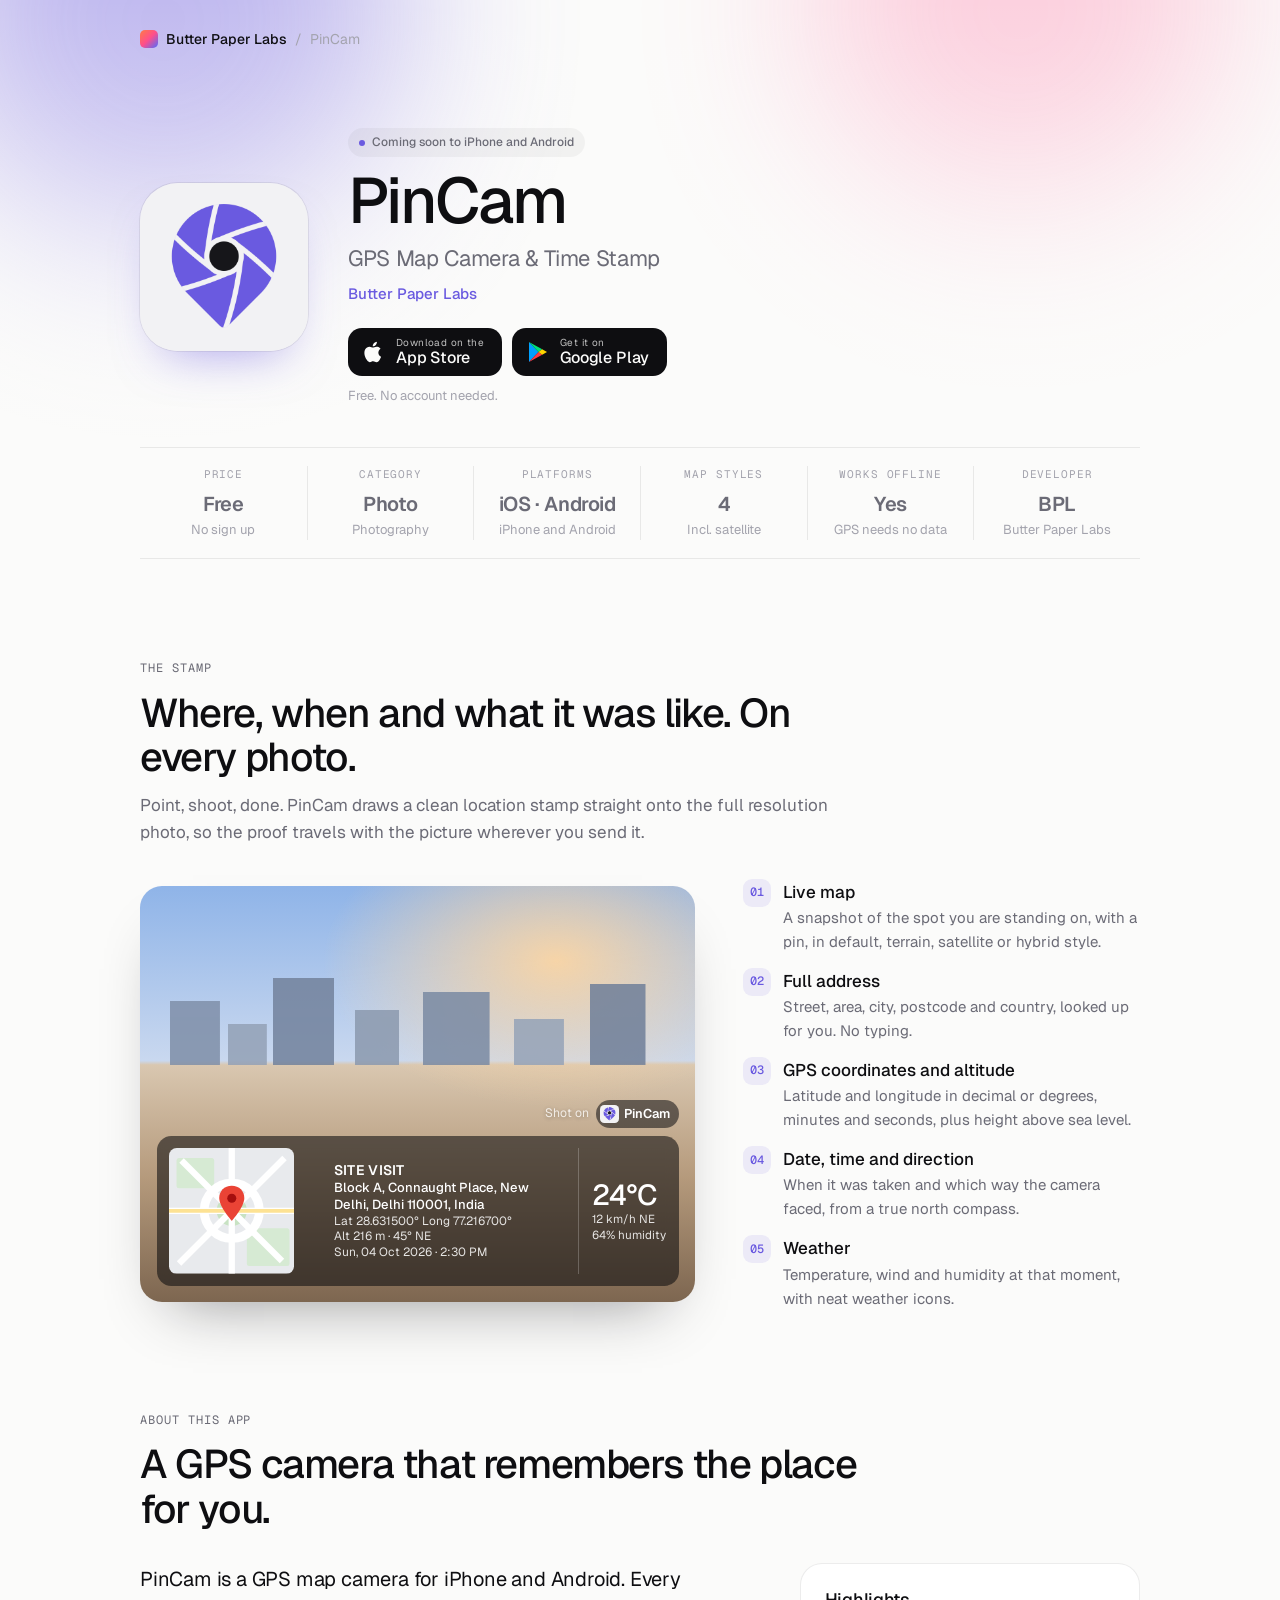
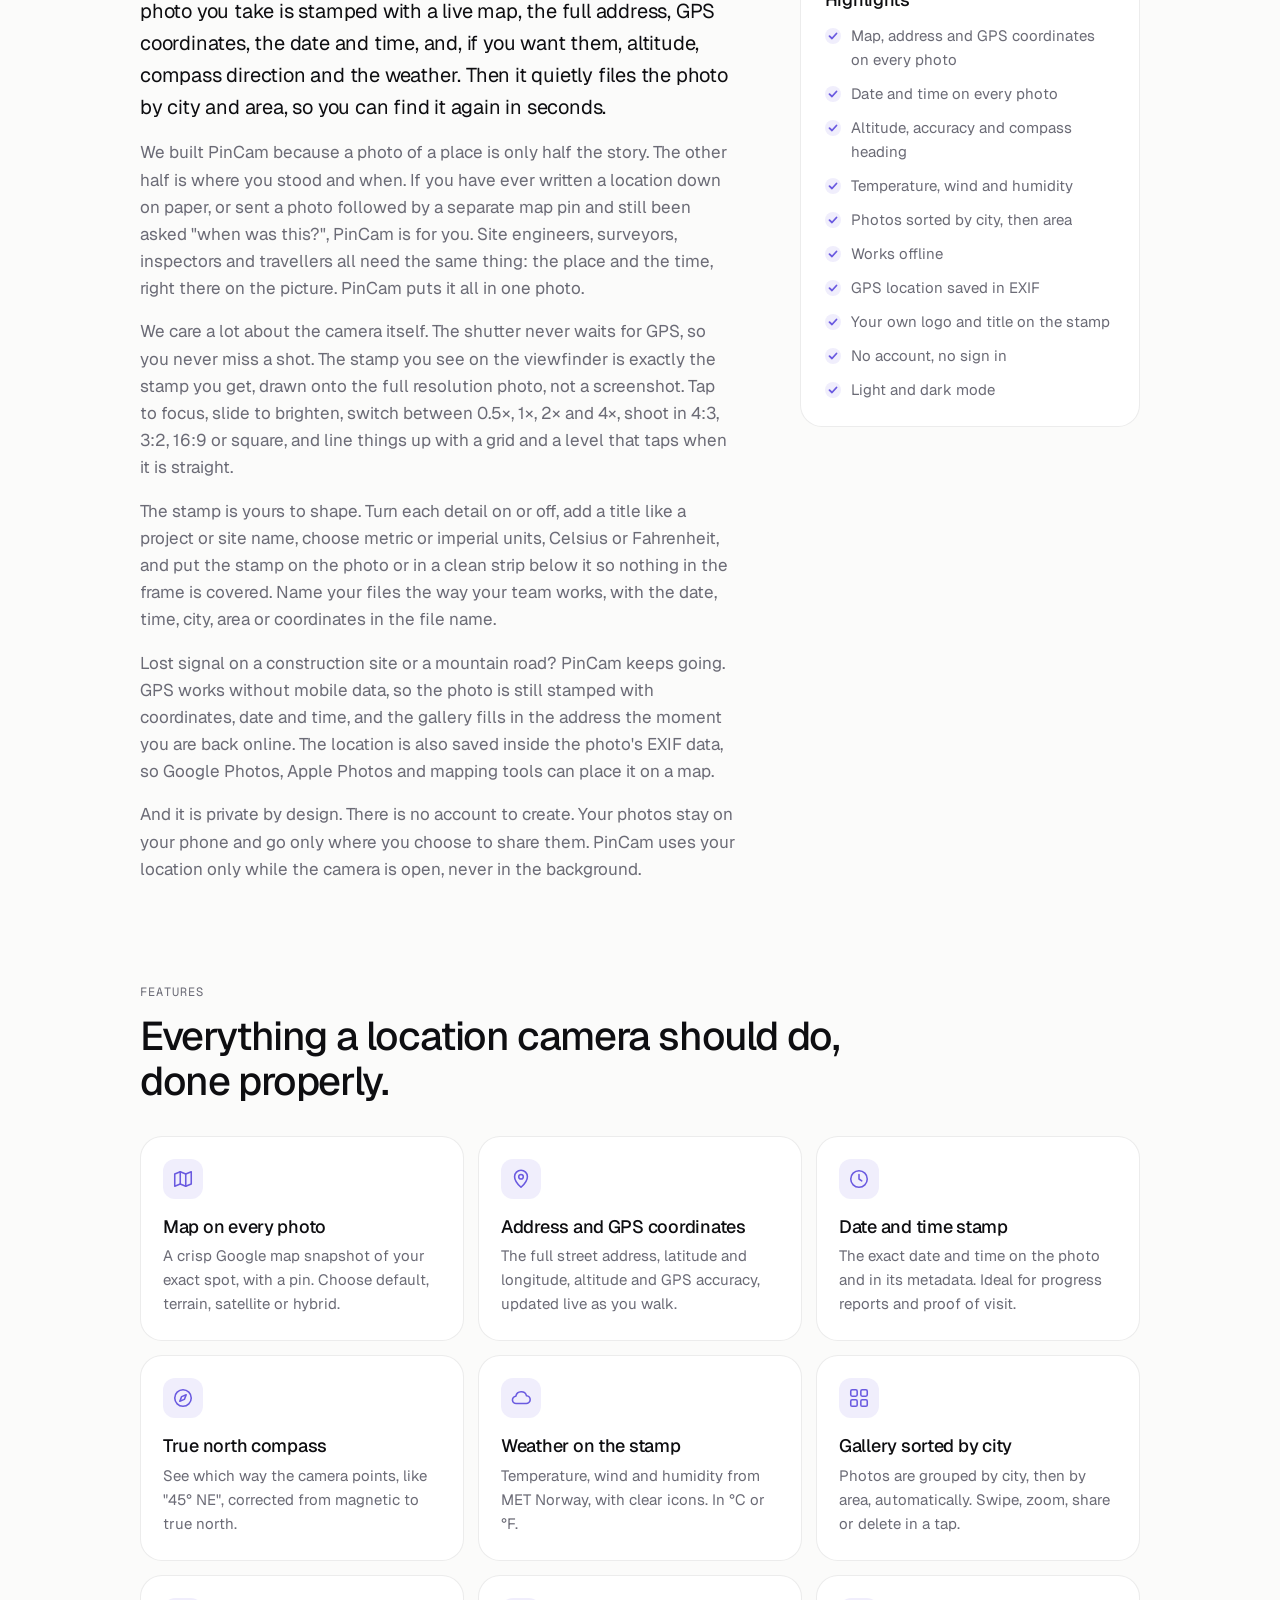
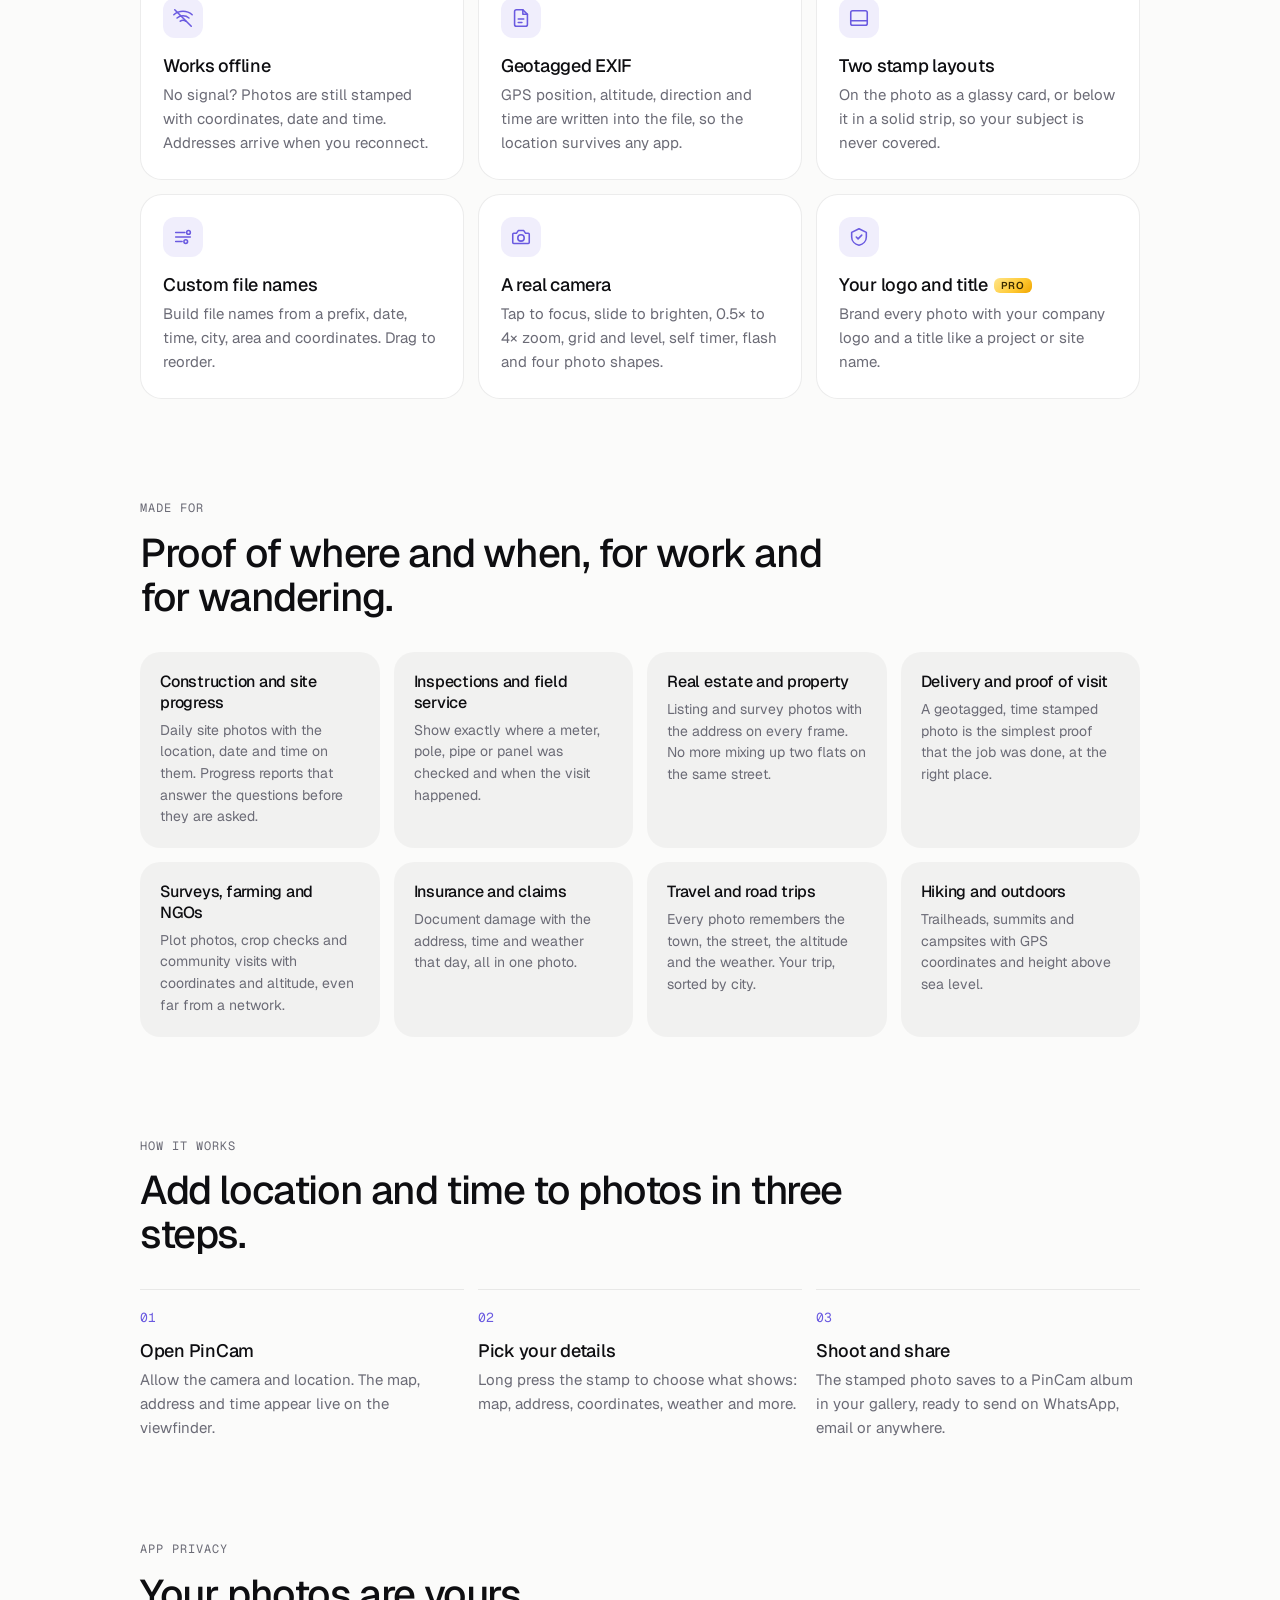
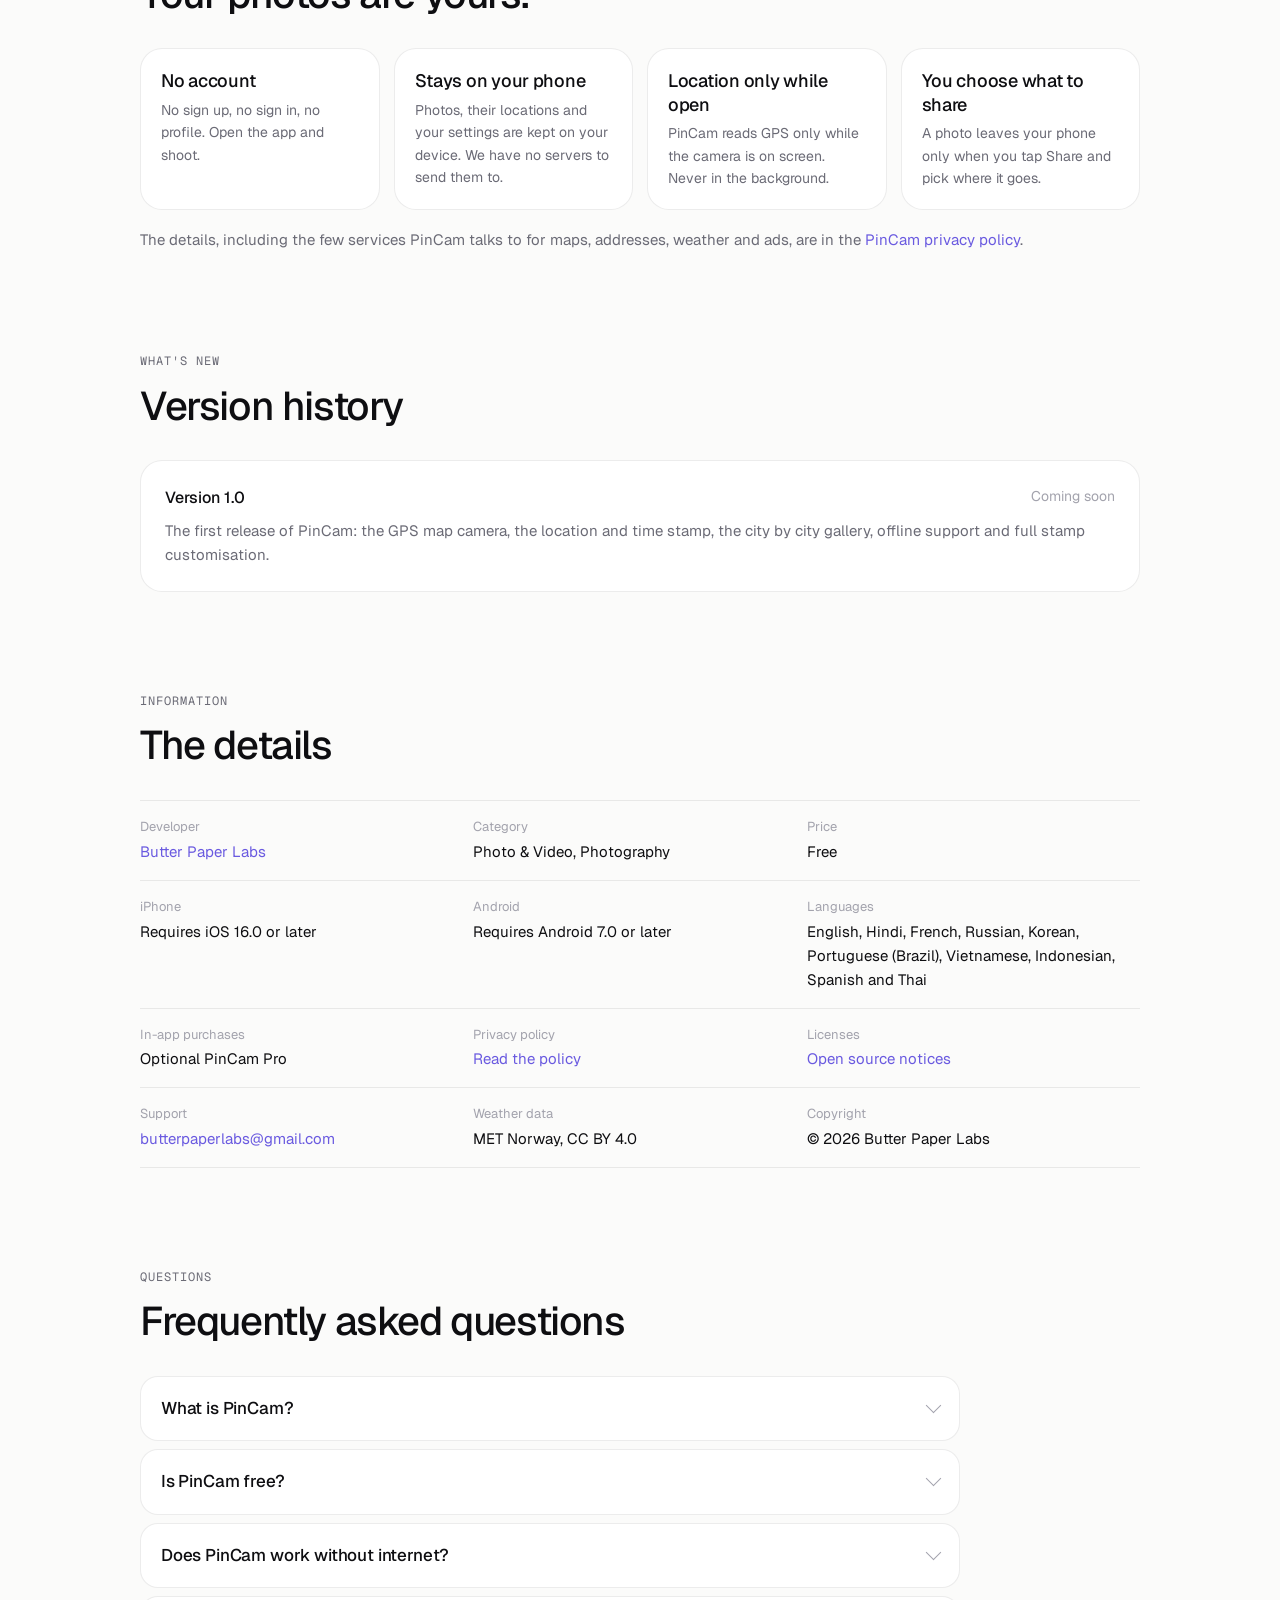
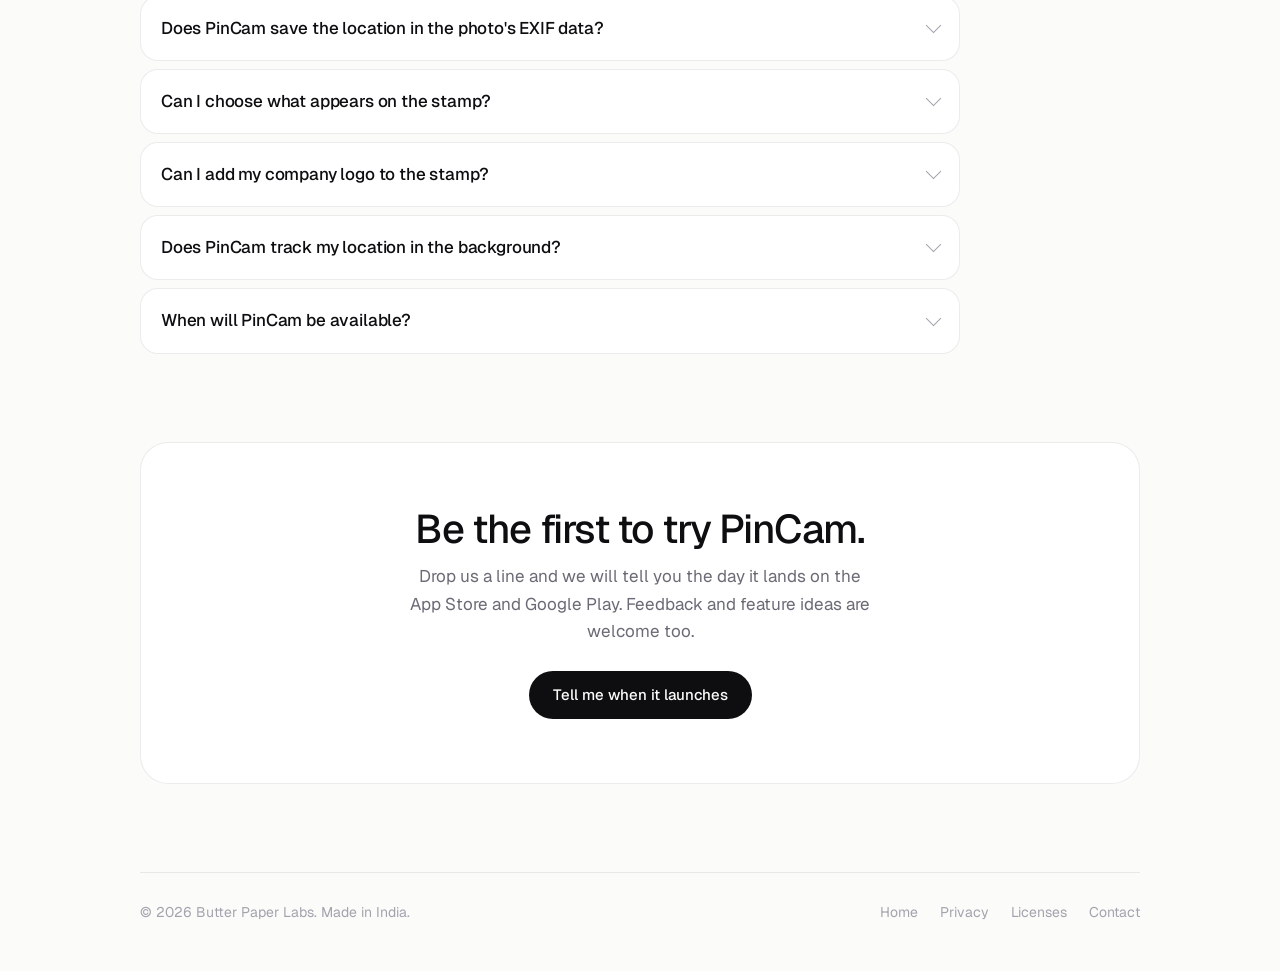
==== commit 0583afb4: "Contact email: butterpaperlabs@gmail.com Co-Authored-By: Claude Opus 5.5 <noreply@anthropic.com>" ====
--- a/pincam/index.html
+++ b/pincam/index.html
@@ -43,7 +43,7 @@
       "name": "Butter Paper Labs",
       "url": "https://www.butterpaperlabs.com/",
       "logo": "https://www.butterpaperlabs.com/assets/favicon.svg",
-      "email": "hello@butterpaperlabs.com"
+      "email": "butterpaperlabs@gmail.com"
     },
     {
       "@type": "MobileApplication",
@@ -143,7 +143,7 @@
         {
           "@type": "Question",
           "name": "When will PinCam be available?",
-          "acceptedAnswer": { "@type": "Answer", "text": "PinCam is coming soon to the App Store for iPhone and to Google Play for Android. Email hello@butterpaperlabs.com to hear the day it launches." }
+          "acceptedAnswer": { "@type": "Answer", "text": "PinCam is coming soon to the App Store for iPhone and to Google Play for Android. Email butterpaperlabs@gmail.com to hear the day it launches." }
         }
       ]
     }
@@ -1039,7 +1039,7 @@
         <div><dt>In-app purchases</dt><dd>Optional PinCam Pro</dd></div>
         <div><dt>Privacy policy</dt><dd><a href="privacy/">Read the policy</a></dd></div>
         <div><dt>Licenses</dt><dd><a href="licenses/">Open source notices</a></dd></div>
-        <div><dt>Support</dt><dd><a href="mailto:hello@butterpaperlabs.com?subject=PinCam">hello@butterpaperlabs.com</a></dd></div>
+        <div><dt>Support</dt><dd><a href="mailto:butterpaperlabs@gmail.com?subject=PinCam">butterpaperlabs@gmail.com</a></dd></div>
         <div><dt>Weather data</dt><dd>MET Norway, CC BY 4.0</dd></div>
         <div><dt>Copyright</dt><dd>© <span class="year">2026</span> Butter Paper Labs</dd></div>
       </dl>
@@ -1082,7 +1082,7 @@
         </details>
         <details>
           <summary>When will PinCam be available?</summary>
-          <p>PinCam is coming soon to the App Store for iPhone and to Google Play for Android. Email <a href="mailto:hello@butterpaperlabs.com?subject=Tell%20me%20when%20PinCam%20launches">hello@butterpaperlabs.com</a> to hear the day it launches.</p>
+          <p>PinCam is coming soon to the App Store for iPhone and to Google Play for Android. Email <a href="mailto:butterpaperlabs@gmail.com?subject=Tell%20me%20when%20PinCam%20launches">butterpaperlabs@gmail.com</a> to hear the day it launches.</p>
         </details>
       </div>
     </section>
@@ -1092,7 +1092,7 @@
       <div class="band reveal">
         <h2 id="notify-title">Be the first to try PinCam.</h2>
         <p>Drop us a line and we will tell you the day it lands on the App Store and Google Play. Feedback and feature ideas are welcome too.</p>
-        <a class="btn" href="mailto:hello@butterpaperlabs.com?subject=Tell%20me%20when%20PinCam%20launches">Tell me when it launches</a>
+        <a class="btn" href="mailto:butterpaperlabs@gmail.com?subject=Tell%20me%20when%20PinCam%20launches">Tell me when it launches</a>
       </div>
     </section>
 
@@ -1107,7 +1107,7 @@
         <a href="../">Home</a>
         <a href="privacy/">Privacy</a>
         <a href="licenses/">Licenses</a>
-        <a href="mailto:hello@butterpaperlabs.com">Contact</a>
+        <a href="mailto:butterpaperlabs@gmail.com">Contact</a>
       </div>
     </div>
   </div>
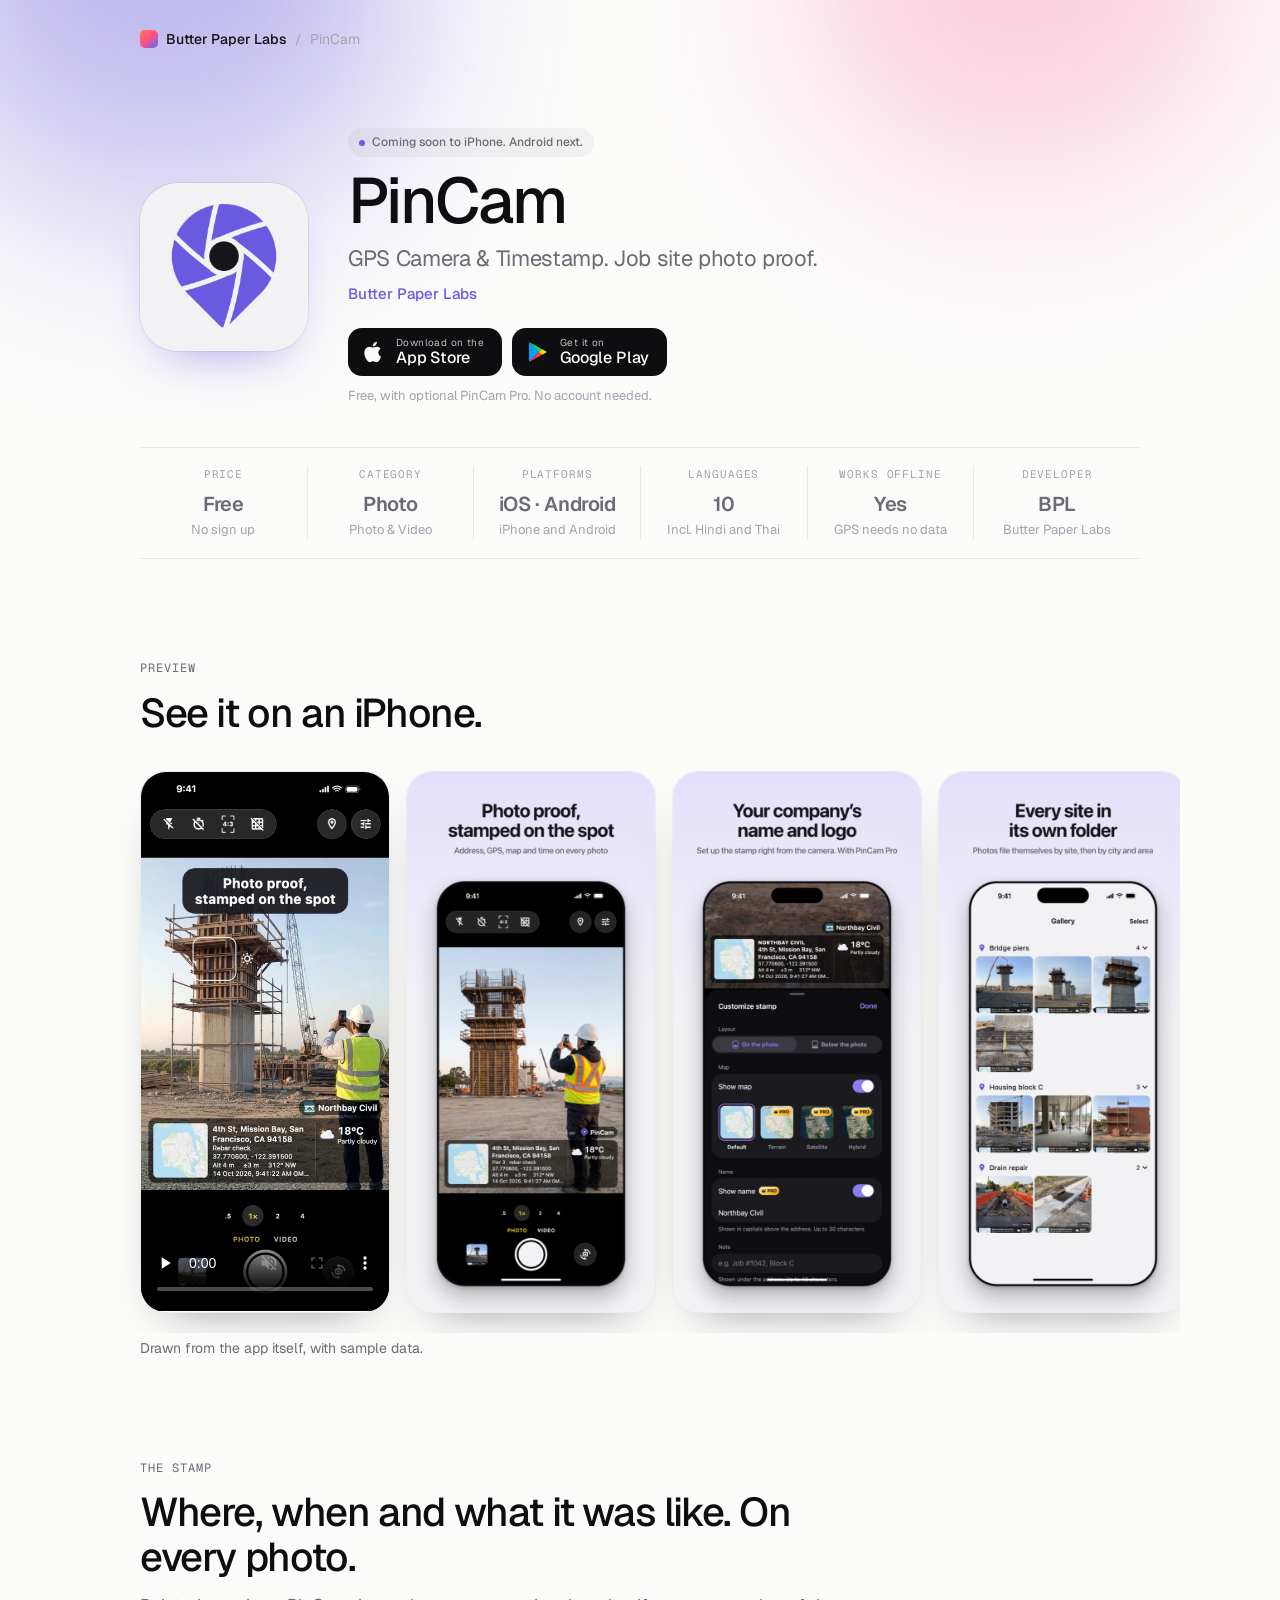
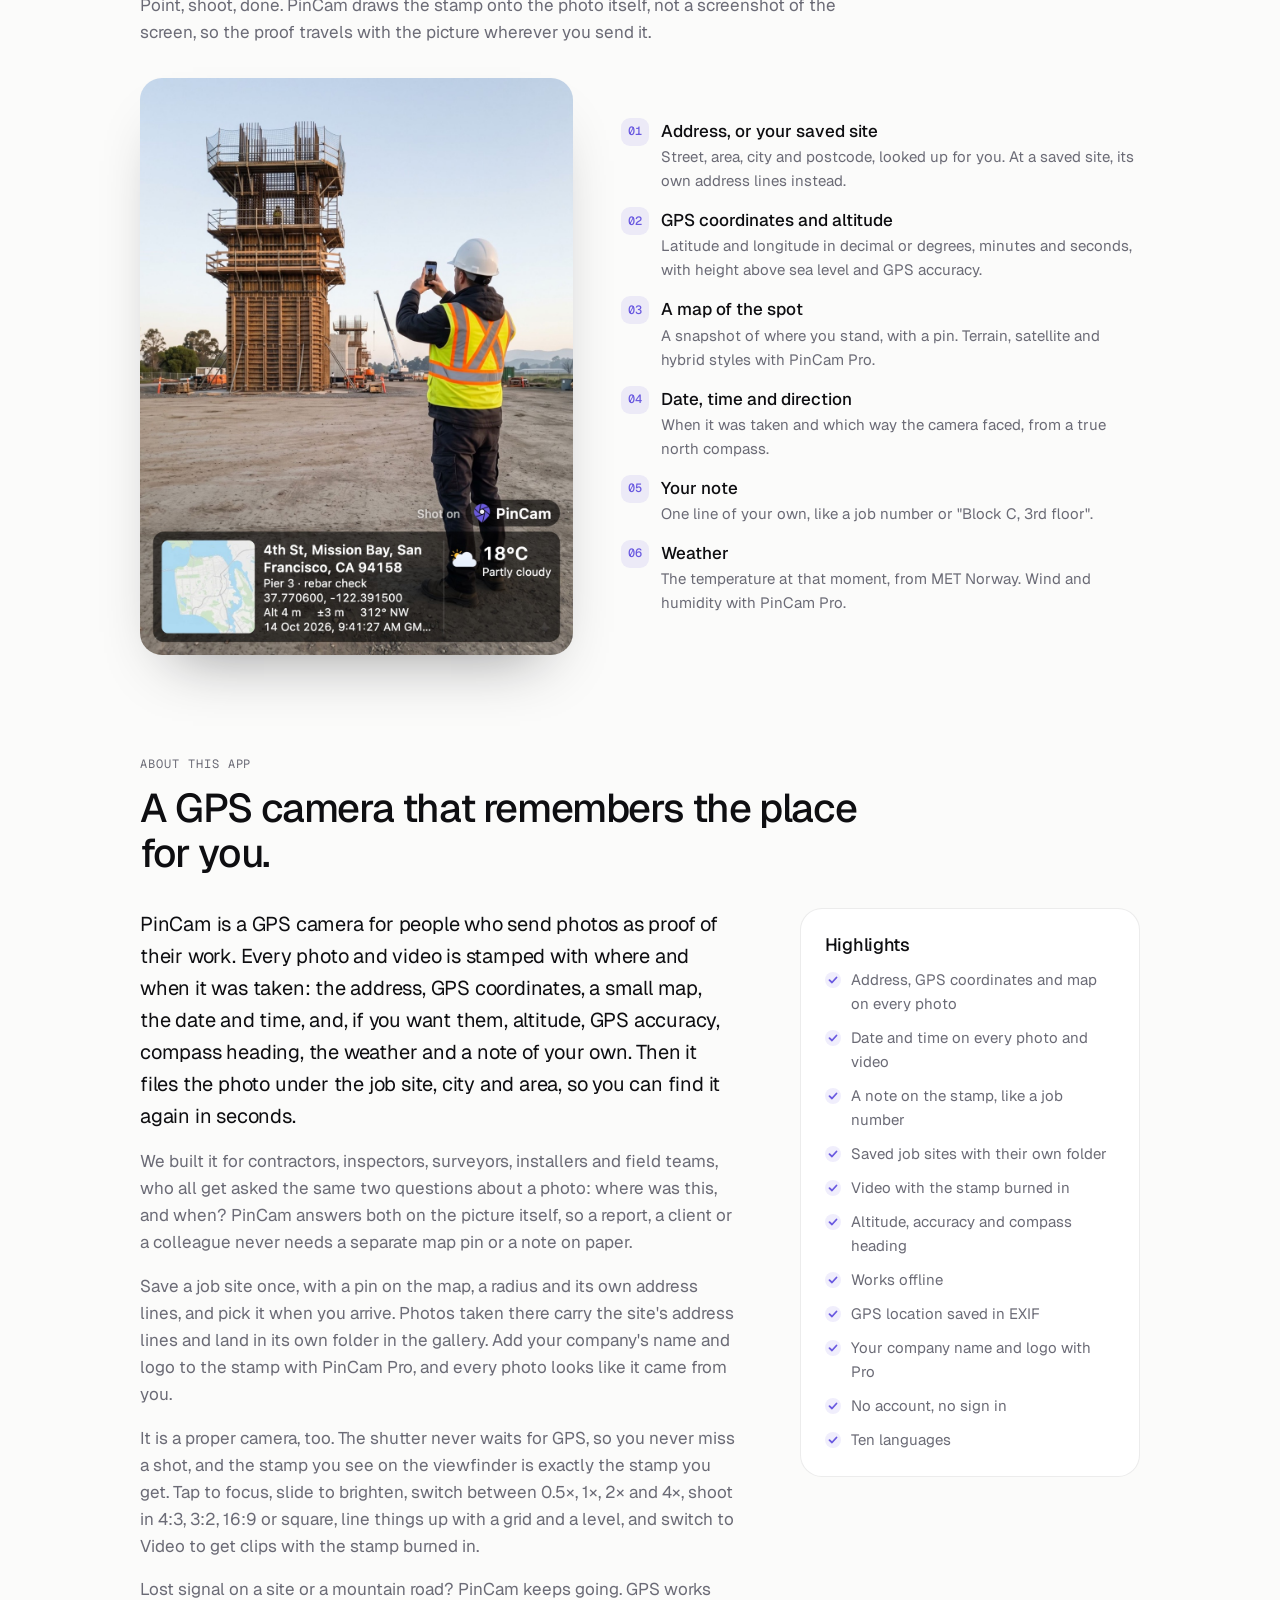
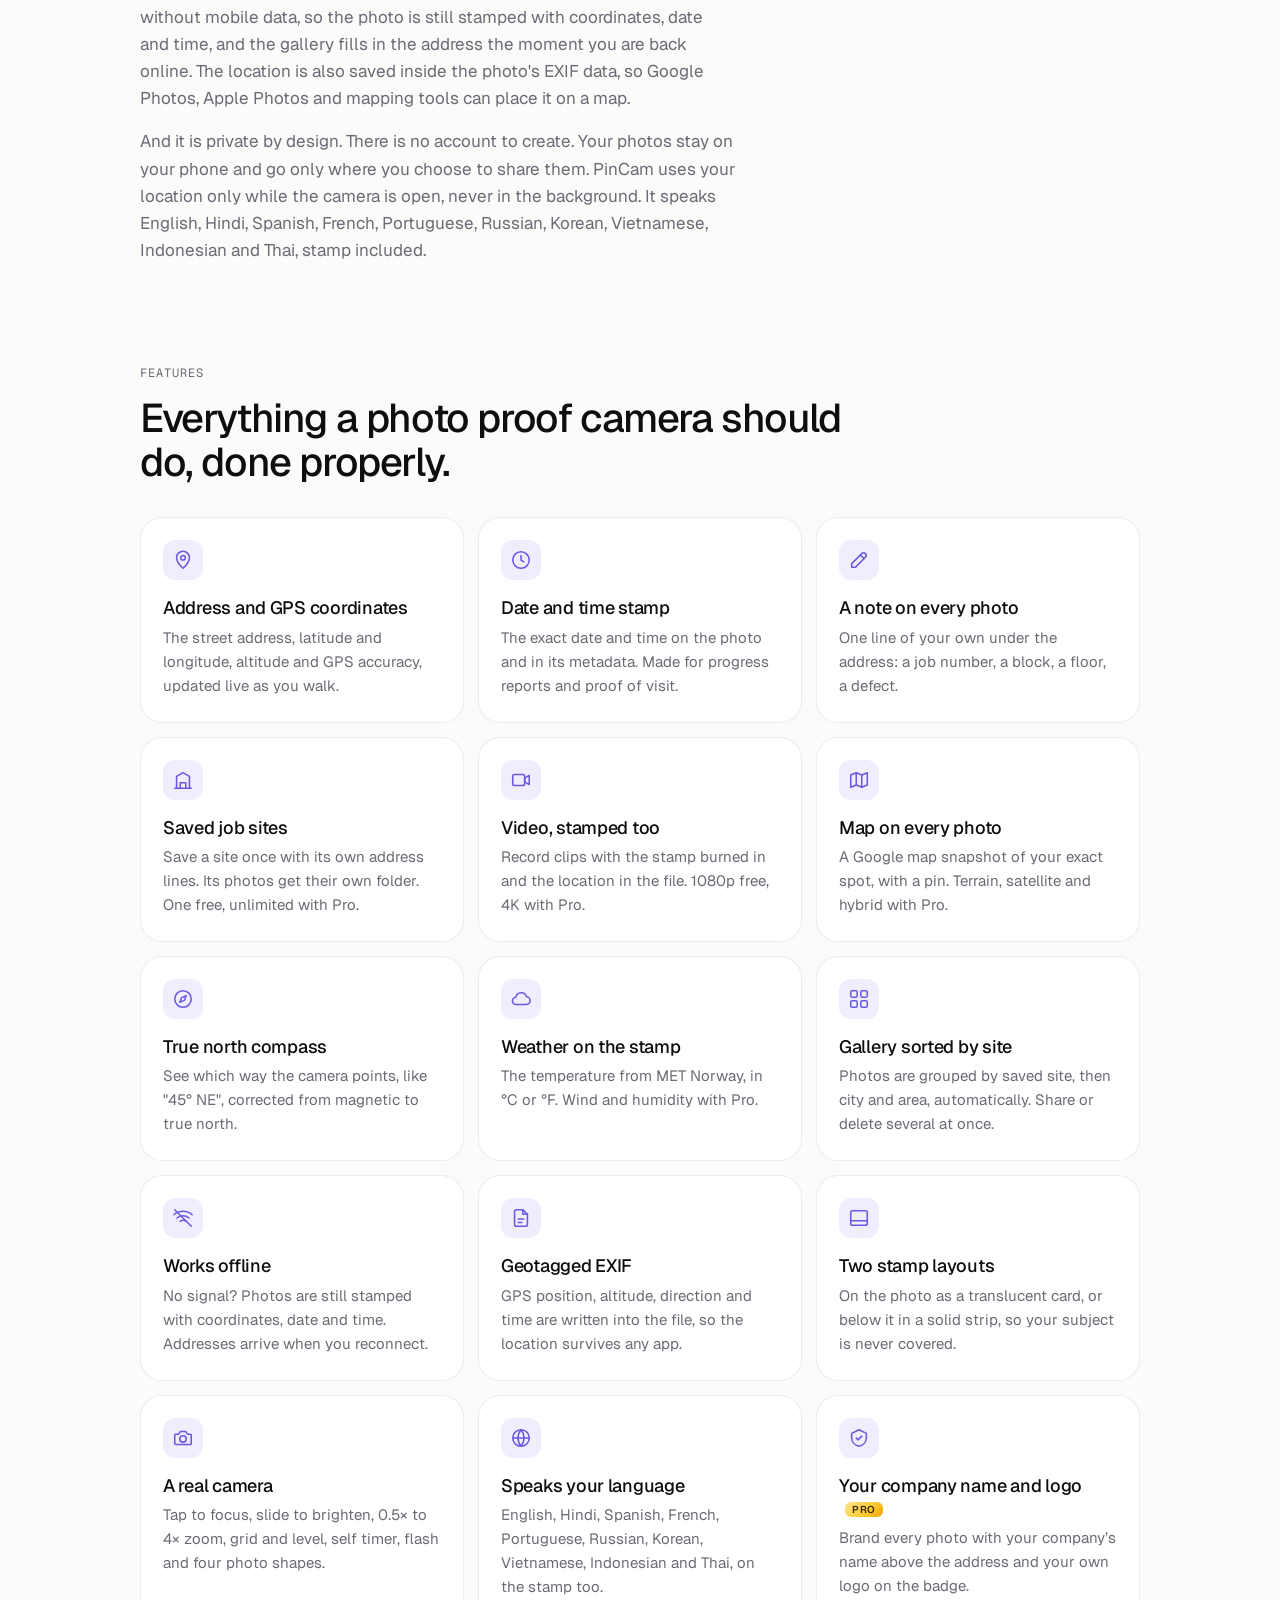
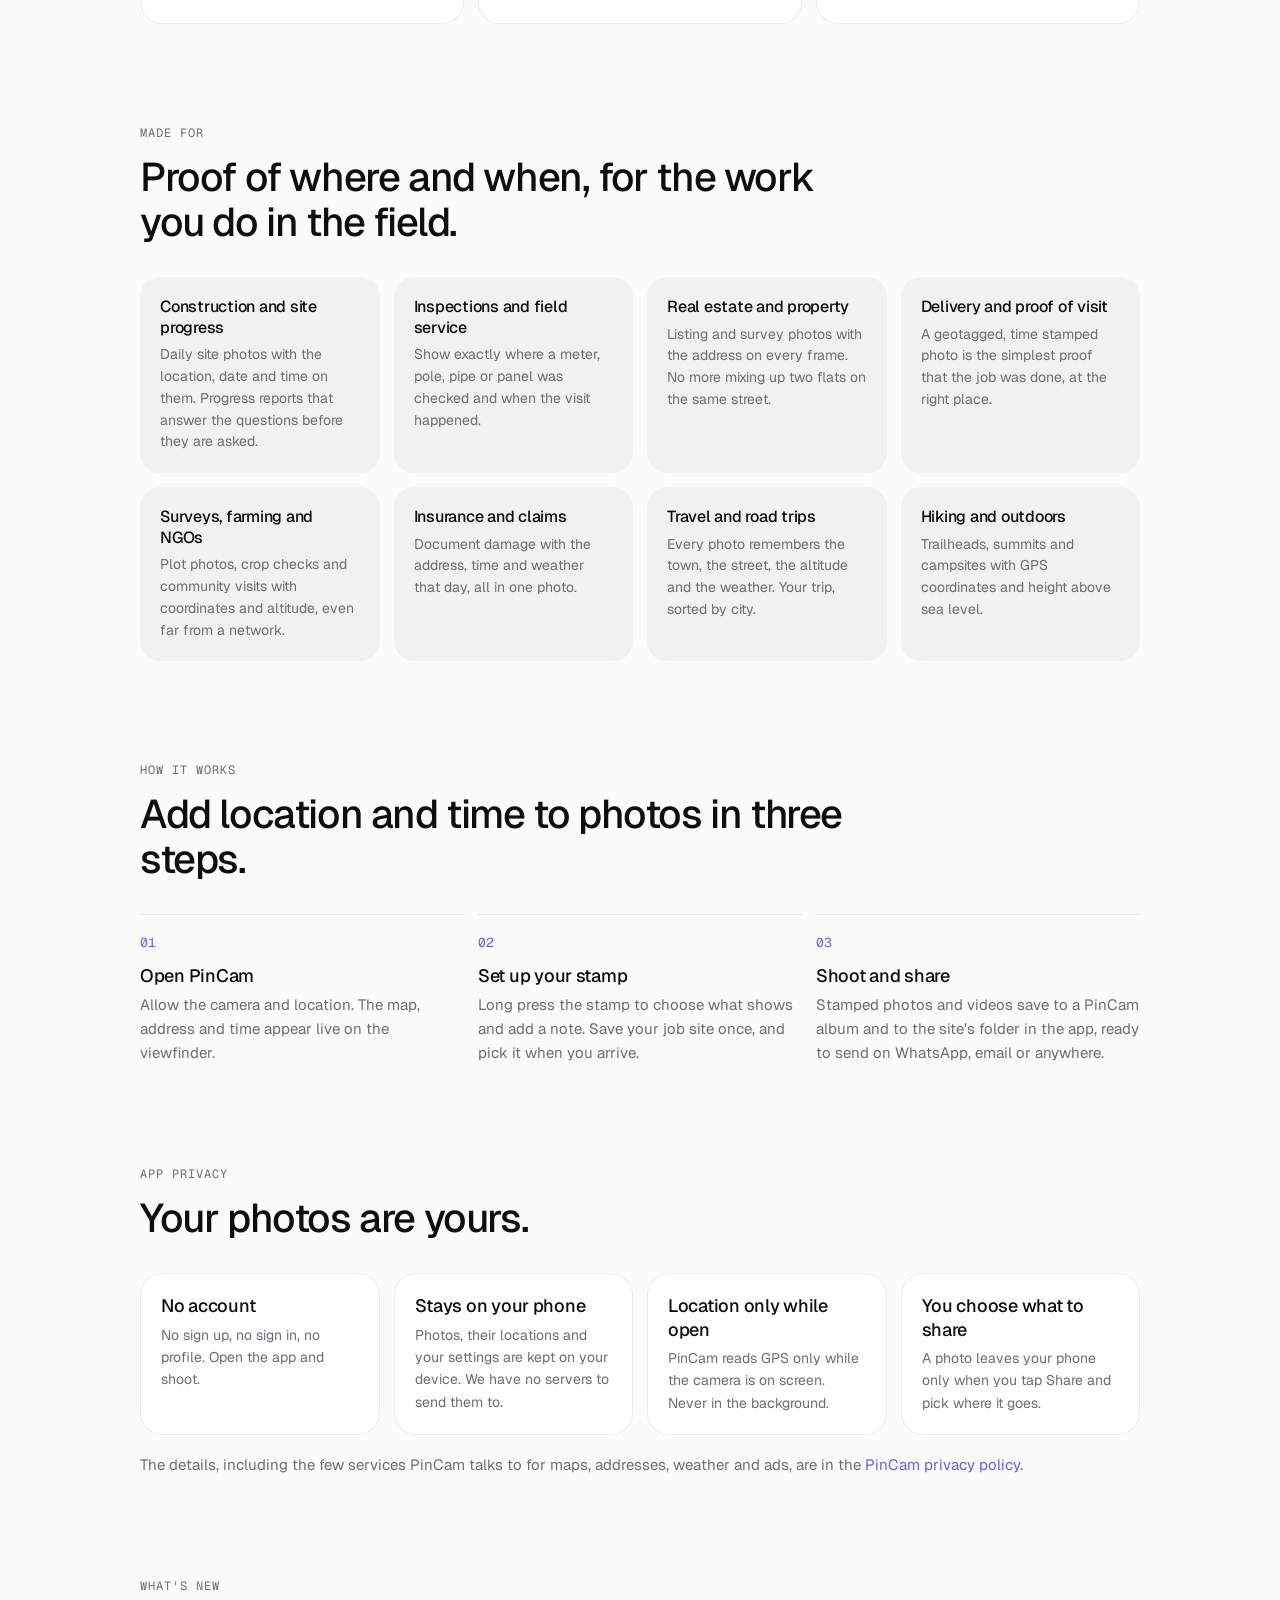
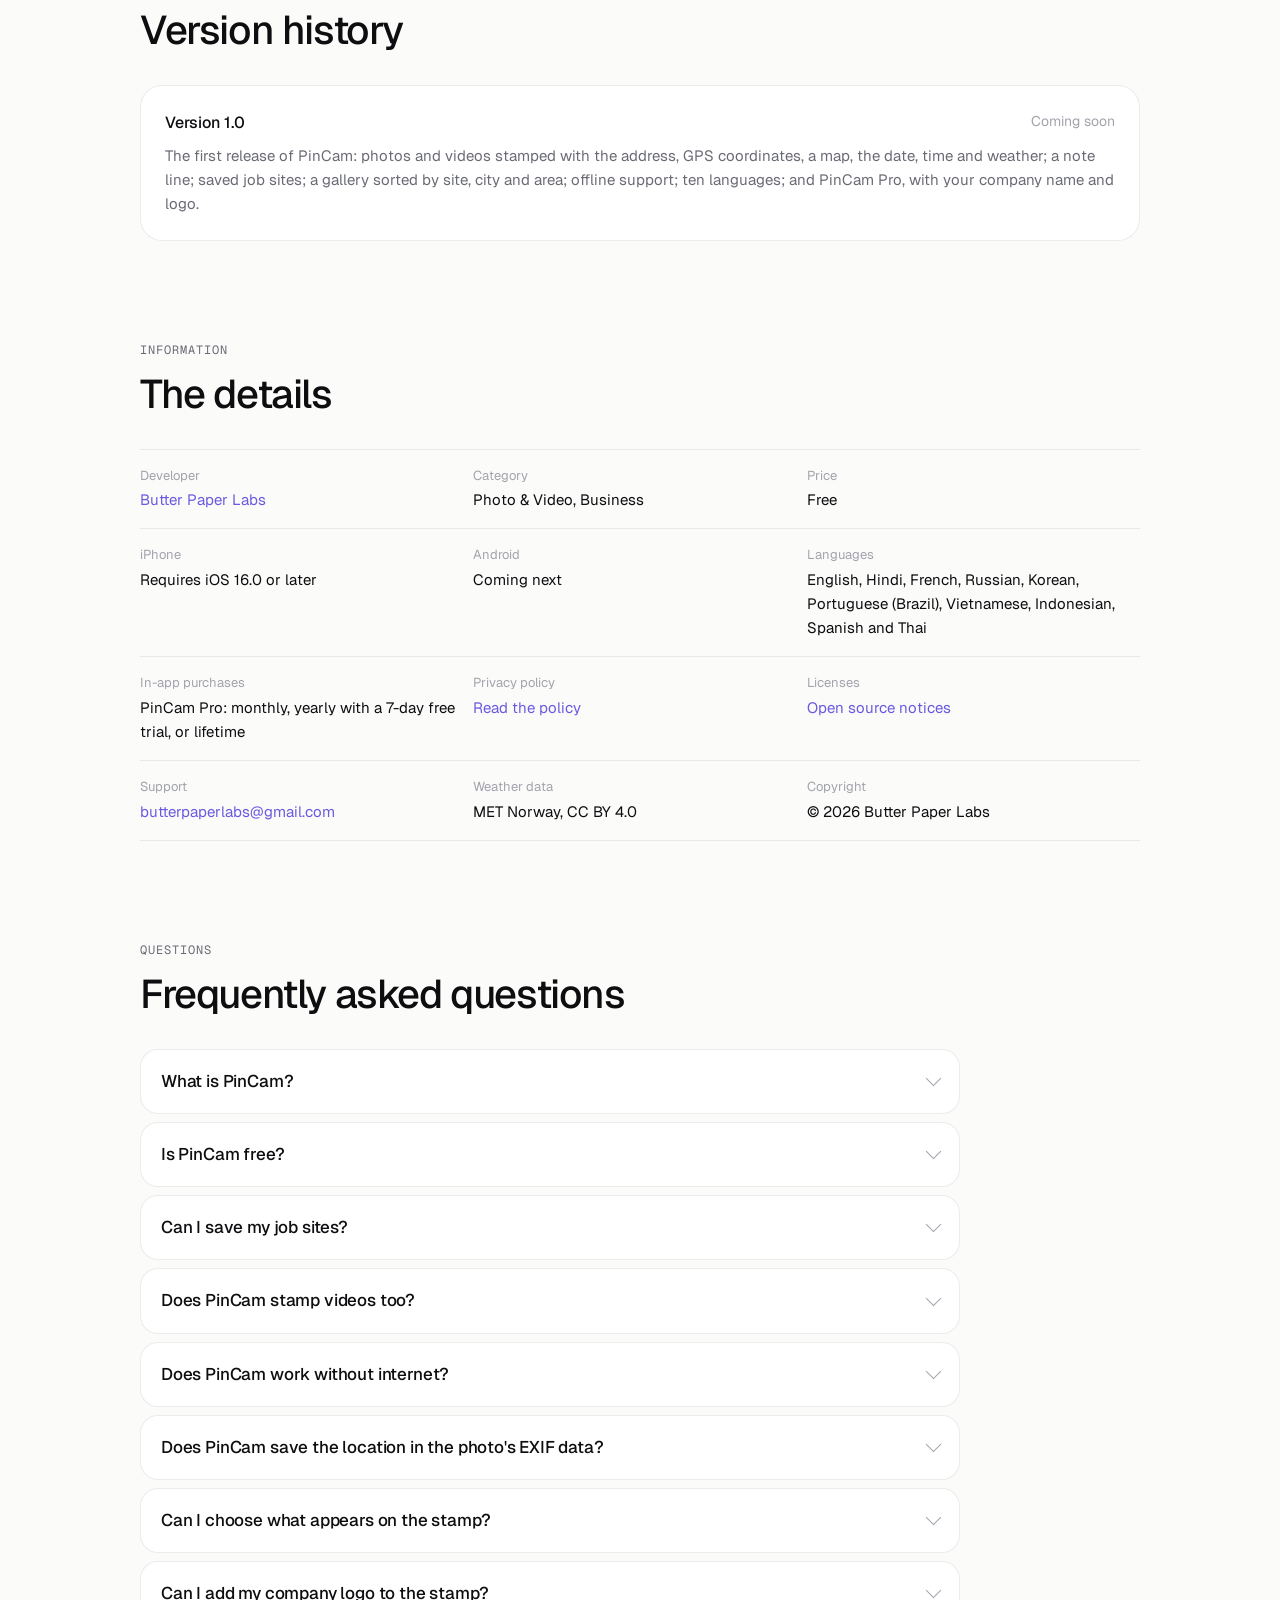
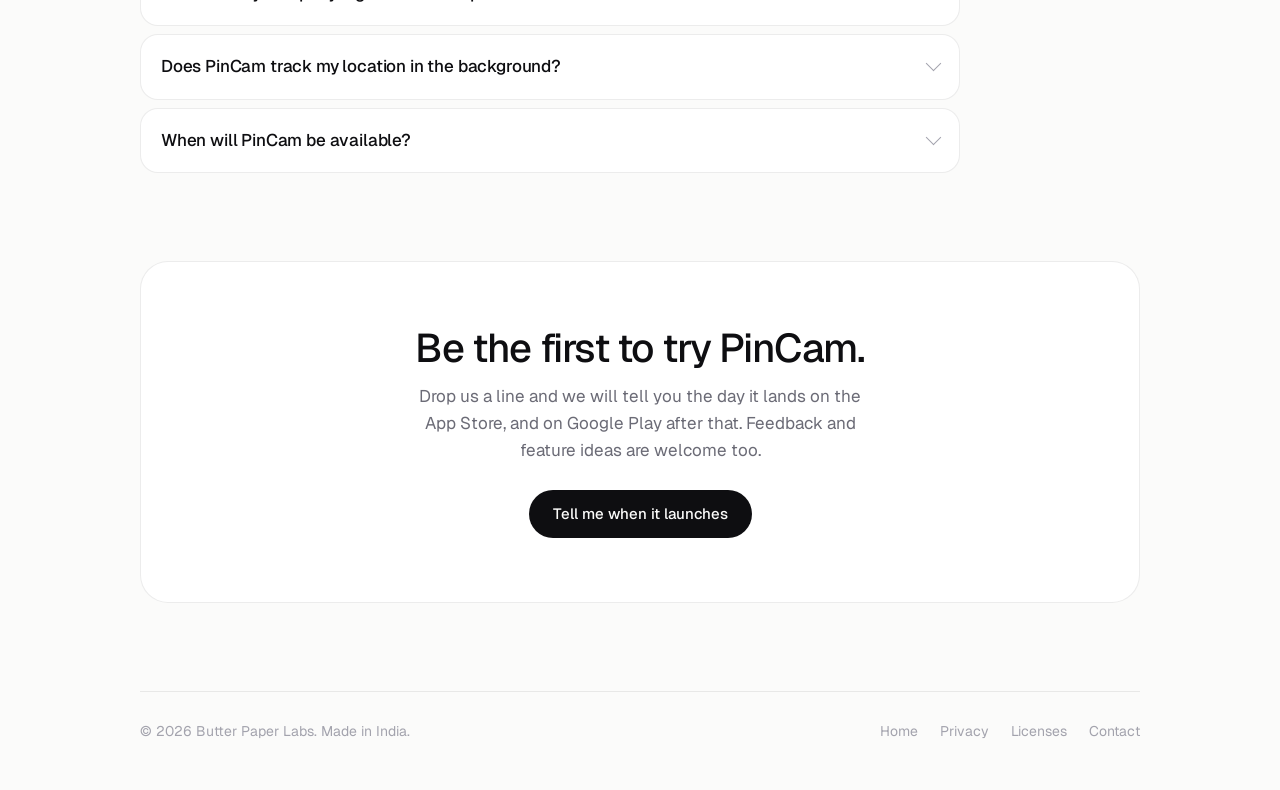
==== commit 94b9ba0c: "PinCam page: the 1.0 app, screenshots and preview; app-ads.txt The store name and subtitle, field wo" ====
--- a/pincam/index.html
+++ b/pincam/index.html
@@ -3,9 +3,9 @@
 <head>
 <meta charset="utf-8">
 <meta name="viewport" content="width=device-width, initial-scale=1">
-<title>PinCam: GPS Map Camera with Location, Date and Time Stamp</title>
-<meta name="description" content="Free GPS map camera for iPhone and Android. Stamp photos with a map, address, GPS coordinates, date, time and weather, and find them sorted by city.">
-<meta name="keywords" content="GPS camera, GPS map camera, location stamp camera, timestamp camera, geotag photos, photo with location and date, GPS coordinates on photo, map camera app, PinCam, Pin Cam">
+<title>PinCam: GPS Camera &amp; Timestamp for Job Site Photo Proof</title>
+<meta name="description" content="Free GPS camera for iPhone. Stamp every photo and video with the address, GPS coordinates, a map, the date, time and weather, plus your note and logo. Made for contractors, inspectors and surveyors. No account.">
+<meta name="keywords" content="GPS camera, timestamp camera, job site photos, photo proof, construction photo app, inspection photos, geotag photos, location stamp camera, GPS map camera, photo with location and date, PinCam, Pin Cam">
 <link rel="canonical" href="https://www.butterpaperlabs.com/pincam/">
 <meta name="robots" content="index, follow, max-image-preview:large">
 <meta name="theme-color" content="#fbfbfa" media="(prefers-color-scheme: light)">
@@ -16,16 +16,16 @@
 <meta property="og:type" content="website">
 <meta property="og:site_name" content="Butter Paper Labs">
 <meta property="og:url" content="https://www.butterpaperlabs.com/pincam/">
-<meta property="og:title" content="PinCam: GPS Map Camera with Location and Time Stamp">
-<meta property="og:description" content="Every photo stamped with its map, address, coordinates, date, time and weather, then filed by city. For iPhone and Android.">
-<meta property="og:image" content="https://www.butterpaperlabs.com/assets/pincam-icon-512.png">
-<meta property="og:image:width" content="512">
-<meta property="og:image:height" content="512">
-<meta property="og:image:alt" content="PinCam app icon: a violet map pin with a camera lens">
-<meta name="twitter:card" content="summary">
-<meta name="twitter:title" content="PinCam: GPS Map Camera with Location and Time Stamp">
-<meta name="twitter:description" content="Every photo stamped with its map, address, coordinates, date, time and weather, then filed by city.">
-<meta name="twitter:image" content="https://www.butterpaperlabs.com/assets/pincam-icon-512.png">
+<meta property="og:title" content="PinCam: GPS Camera &amp; Timestamp">
+<meta property="og:description" content="Job site photo proof: the address, GPS, map and time stamped on every photo and video, with your logo. No account, nothing uploaded.">
+<meta property="og:image" content="https://www.butterpaperlabs.com/assets/pincam/share-card.jpg">
+<meta property="og:image:width" content="1200">
+<meta property="og:image:height" content="800">
+<meta property="og:image:alt" content="PinCam on an iPhone: a building site photo stamped with its address, GPS coordinates, map and time">
+<meta name="twitter:card" content="summary_large_image">
+<meta name="twitter:title" content="PinCam: GPS Camera &amp; Timestamp">
+<meta name="twitter:description" content="Job site photo proof: the address, GPS, map and time stamped on every photo and video, with your logo.">
+<meta name="twitter:image" content="https://www.butterpaperlabs.com/assets/pincam/share-card.jpg">
 
 <link rel="icon" type="image/svg+xml" href="../assets/favicon.svg">
 <link rel="apple-touch-icon" href="../assets/pincam-icon-512.png">
@@ -48,15 +48,30 @@
     {
       "@type": "MobileApplication",
       "@id": "https://www.butterpaperlabs.com/pincam/#app",
-      "name": "PinCam",
-      "alternateName": ["Pin Cam", "PinCam GPS Map Camera"],
+      "name": "PinCam: GPS Camera & Timestamp",
+      "alternateName": [
+        "PinCam",
+        "Pin Cam",
+        "PinCam GPS Camera"
+      ],
       "url": "https://www.butterpaperlabs.com/pincam/",
-      "description": "PinCam is a GPS map camera that stamps every photo with a live map, full address, GPS coordinates, altitude, compass heading, date, time and weather, and sorts your photos by city and area.",
-      "image": "https://www.butterpaperlabs.com/assets/pincam-icon-512.png",
+      "description": "PinCam is a GPS camera that stamps every photo and video with the address, GPS coordinates, a map, altitude, compass heading, date, time, weather and your own note, files them by saved job site, city and area, and works offline.",
+      "image": "https://www.butterpaperlabs.com/assets/pincam/share-card.jpg",
       "applicationCategory": "MultimediaApplication",
-      "applicationSubCategory": "Photography",
-      "operatingSystem": "iOS 16.0 or later, Android 7.0 or later",
-      "inLanguage": "en",
+      "applicationSubCategory": "Business",
+      "operatingSystem": "iOS 16.0 or later",
+      "inLanguage": [
+        "en",
+        "hi",
+        "es",
+        "fr",
+        "pt-BR",
+        "ru",
+        "ko",
+        "vi",
+        "id",
+        "th"
+      ],
       "isAccessibleForFree": true,
       "offers": {
         "@type": "Offer",
@@ -64,41 +79,70 @@
         "priceCurrency": "USD",
         "category": "free"
       },
-      "author": { "@id": "https://www.butterpaperlabs.com/#org" },
-      "publisher": { "@id": "https://www.butterpaperlabs.com/#org" },
+      "author": {
+        "@id": "https://www.butterpaperlabs.com/#org"
+      },
+      "publisher": {
+        "@id": "https://www.butterpaperlabs.com/#org"
+      },
       "featureList": [
-        "Live map stamped on every photo",
-        "Full street address added automatically",
-        "GPS latitude and longitude in decimal or degrees, minutes, seconds",
-        "Altitude, GPS accuracy and true north compass heading",
-        "Date and time stamp",
+        "Address, GPS coordinates and a map stamped on every photo and video",
+        "Date, time, altitude, GPS accuracy and true north compass heading",
+        "A note on the stamp, such as a job number",
+        "Saved job sites with their own address lines and gallery folder",
+        "Video with the stamp burned in",
         "Temperature, wind and humidity on the stamp",
-        "Gallery sorted by city and area",
+        "Gallery sorted by saved site, city and area",
         "Works offline with coordinates and time",
         "Location saved in the photo's EXIF data",
-        "Default, terrain, satellite and hybrid map styles",
         "Stamp on the photo or in a strip below it",
-        "Custom file names",
-        "Your own logo and name on the stamp"
+        "Your company name and logo on the stamp (PinCam Pro)",
+        "Ten languages"
       ],
-      "keywords": "GPS camera, GPS map camera, timestamp camera, geotag photos, location stamp, photo with date and time"
+      "keywords": "GPS camera, timestamp camera, job site photos, photo proof, geotag photos, location stamp",
+      "screenshot": [
+        "https://www.butterpaperlabs.com/assets/pincam/01-stamp.jpg",
+        "https://www.butterpaperlabs.com/assets/pincam/02-branding.jpg",
+        "https://www.butterpaperlabs.com/assets/pincam/03-sites.jpg",
+        "https://www.butterpaperlabs.com/assets/pincam/04-locations.jpg",
+        "https://www.butterpaperlabs.com/assets/pincam/05-video.jpg",
+        "https://www.butterpaperlabs.com/assets/pincam/06-languages.jpg"
+      ]
     },
     {
       "@type": "WebPage",
       "@id": "https://www.butterpaperlabs.com/pincam/#page",
       "url": "https://www.butterpaperlabs.com/pincam/",
-      "name": "PinCam: GPS Map Camera with Location, Date and Time Stamp",
-      "isPartOf": { "@type": "WebSite", "name": "Butter Paper Labs", "url": "https://www.butterpaperlabs.com/" },
-      "about": { "@id": "https://www.butterpaperlabs.com/pincam/#app" },
-      "breadcrumb": { "@id": "https://www.butterpaperlabs.com/pincam/#breadcrumb" },
+      "name": "PinCam: GPS Camera & Timestamp for Job Site Photo Proof",
+      "isPartOf": {
+        "@type": "WebSite",
+        "name": "Butter Paper Labs",
+        "url": "https://www.butterpaperlabs.com/"
+      },
+      "about": {
+        "@id": "https://www.butterpaperlabs.com/pincam/#app"
+      },
+      "breadcrumb": {
+        "@id": "https://www.butterpaperlabs.com/pincam/#breadcrumb"
+      },
       "inLanguage": "en"
     },
     {
       "@type": "BreadcrumbList",
       "@id": "https://www.butterpaperlabs.com/pincam/#breadcrumb",
       "itemListElement": [
-        { "@type": "ListItem", "position": 1, "name": "Butter Paper Labs", "item": "https://www.butterpaperlabs.com/" },
-        { "@type": "ListItem", "position": 2, "name": "PinCam", "item": "https://www.butterpaperlabs.com/pincam/" }
+        {
+          "@type": "ListItem",
+          "position": 1,
+          "name": "Butter Paper Labs",
+          "item": "https://www.butterpaperlabs.com/"
+        },
+        {
+          "@type": "ListItem",
+          "position": 2,
+          "name": "PinCam",
+          "item": "https://www.butterpaperlabs.com/pincam/"
+        }
       ]
     },
     {
@@ -108,42 +152,82 @@
         {
           "@type": "Question",
           "name": "What is PinCam?",
-          "acceptedAnswer": { "@type": "Answer", "text": "PinCam is a GPS map camera for iPhone and Android. Every photo you take is stamped with a small map, the full address, GPS coordinates, the date and time, and, if you like, altitude, compass heading and the weather. Your photos are then sorted by city and area inside the app." }
+          "acceptedAnswer": {
+            "@type": "Answer",
+            "text": "PinCam is a GPS camera for iPhone, with Android to follow. Every photo and video you take is stamped with the address, GPS coordinates, a small map, the date and time, and, if you like, altitude, GPS accuracy, compass heading, the weather and a note of your own. Photos are then sorted by saved job site, city and area inside the app."
+          }
         },
         {
           "@type": "Question",
           "name": "Is PinCam free?",
-          "acceptedAnswer": { "@type": "Answer", "text": "Yes. Everything a location and time stamp needs is free. A small banner shows in the gallery, never on the camera. A few extras, like satellite maps and 48 MP photos, can be unlocked for 2 hours by watching a short video, or for good with PinCam Pro. Your own logo and name on the stamp come with PinCam Pro." }
+          "acceptedAnswer": {
+            "@type": "Answer",
+            "text": "Yes. Everything a location and time stamp needs is free: the stamp, the note, one saved site, 8 MP photos and 1080p video. A small banner shows in the gallery, never on the camera. Quality extras such as satellite maps, 48 MP photos and 4K video can be unlocked for 2 hours by watching a short video, or for good with PinCam Pro. Your company name and logo and unlimited saved sites come with PinCam Pro: monthly, yearly with a 7-day free trial, or a one-time lifetime purchase."
+          }
+        },
+        {
+          "@type": "Question",
+          "name": "Can I save my job sites?",
+          "acceptedAnswer": {
+            "@type": "Answer",
+            "text": "Yes. Save a site once with a pin on the map, a radius and its own address lines, and pick it when you arrive. Photos taken there carry those address lines and are filed under the site's name. One saved site is free; PinCam Pro saves as many as you need."
+          }
+        },
+        {
+          "@type": "Question",
+          "name": "Does PinCam stamp videos too?",
+          "acceptedAnswer": {
+            "@type": "Answer",
+            "text": "Yes. Switch to Video and the stamp is burned into the clip, frozen at the moment you started recording, with the location also written into the file. 1080p is free; 1080p at 60 fps and 4K come with PinCam Pro."
+          }
         },
         {
           "@type": "Question",
           "name": "Does PinCam work without internet?",
-          "acceptedAnswer": { "@type": "Answer", "text": "Yes. GPS works without a data connection, so offline photos are still stamped with coordinates, date and time. The map shows when its tiles are already cached, and the gallery looks up the address and files the photo by city as soon as you are back online." }
+          "acceptedAnswer": {
+            "@type": "Answer",
+            "text": "Yes. GPS works without a data connection, so offline photos are still stamped with coordinates, date and time. The map shows when its tiles are already cached, and the gallery looks up the address and files the photo by city as soon as you are back online."
+          }
         },
         {
           "@type": "Question",
           "name": "Does PinCam save the location in the photo's EXIF data?",
-          "acceptedAnswer": { "@type": "Answer", "text": "Yes. Besides the visible stamp, PinCam writes GPS latitude, longitude, altitude, the camera's direction and the time into the photo's EXIF metadata, so Google Photos, Apple Photos and mapping tools can place it on a map." }
+          "acceptedAnswer": {
+            "@type": "Answer",
+            "text": "Yes. Besides the visible stamp, PinCam writes GPS latitude, longitude, altitude, the camera's direction and the time into the photo's EXIF metadata, so Google Photos, Apple Photos and mapping tools can place it on a map."
+          }
         },
         {
           "@type": "Question",
           "name": "Can I choose what appears on the stamp?",
-          "acceptedAnswer": { "@type": "Answer", "text": "Yes. Switch the map, address, coordinates, altitude, GPS accuracy, date and time, compass heading, temperature, wind and humidity on or off. Pick metric or imperial units, Celsius or Fahrenheit, decimal or degrees-minutes-seconds coordinates, and place the stamp on the photo or in a strip below it." }
+          "acceptedAnswer": {
+            "@type": "Answer",
+            "text": "Yes. Switch the map, address, coordinates, altitude, GPS accuracy, date and time, compass heading and weather on or off, and add a one-line note such as a job number. Pick metric or imperial units, Celsius or Fahrenheit, decimal or degrees-minutes-seconds coordinates, and place the stamp on the photo or in a strip below it."
+          }
         },
         {
           "@type": "Question",
           "name": "Can I add my company logo to the stamp?",
-          "acceptedAnswer": { "@type": "Answer", "text": "Yes, with PinCam Pro. Add your own logo and name to the badge on every photo. It is handy for site reports, inspections and client work." }
+          "acceptedAnswer": {
+            "@type": "Answer",
+            "text": "Yes, with PinCam Pro. Add your company's name above the address and your own logo to the badge on every photo. It is made for site reports, inspections and client work."
+          }
         },
         {
           "@type": "Question",
           "name": "Does PinCam track my location in the background?",
-          "acceptedAnswer": { "@type": "Answer", "text": "No. PinCam uses your location only while the camera is open on your screen. There is no account and your photos stay on your phone unless you choose to share them." }
+          "acceptedAnswer": {
+            "@type": "Answer",
+            "text": "No. PinCam uses your location only while the camera is open on your screen. There is no account and your photos stay on your phone unless you choose to share them."
+          }
         },
         {
           "@type": "Question",
           "name": "When will PinCam be available?",
-          "acceptedAnswer": { "@type": "Answer", "text": "PinCam is coming soon to the App Store for iPhone and to Google Play for Android. Email butterpaperlabs@gmail.com to hear the day it launches." }
+          "acceptedAnswer": {
+            "@type": "Answer",
+            "text": "PinCam is coming soon to the App Store for iPhone, then to Google Play for Android. Email butterpaperlabs@gmail.com to hear the day it launches."
+          }
         }
       ]
     }
@@ -395,98 +479,42 @@
   /* ---------- Stamp showcase ---------- */
   .showcase {
     display: grid;
-    grid-template-columns: minmax(0, 7fr) minmax(0, 5fr);
+    grid-template-columns: minmax(0, 5fr) minmax(0, 6fr);
     gap: clamp(24px, 4vw, 48px);
     align-items: center;
   }
   .photo {
-    position: relative;
-    aspect-ratio: 4 / 3;
+    margin: 0;
     border-radius: 22px;
     overflow: hidden;
-    container-type: inline-size;
-    background:
-      radial-gradient(60% 50% at 75% 18%, rgba(255, 214, 160, .9), transparent 70%),
-      linear-gradient(180deg, #8fb4e8 0%, #c9d8ef 42%, #d9c7b0 43%, #b59a7c 70%, #7d6650 100%);
     box-shadow: 0 30px 60px -32px rgba(14, 14, 17, .45);
   }
-  .photo::before {
-    /* a few soft buildings on the horizon */
-    content: "";
-    position: absolute;
-    left: 0; right: 0; bottom: 57%;
-    height: 22%;
-    background:
-      linear-gradient(#7f8fa8, #7f8fa8) 6% 100% / 9% 70% no-repeat,
-      linear-gradient(#93a1b6, #93a1b6) 17% 100% / 7% 45% no-repeat,
-      linear-gradient(#72829c, #72829c) 27% 100% / 11% 95% no-repeat,
-      linear-gradient(#8b99ae, #8b99ae) 42% 100% / 8% 60% no-repeat,
-      linear-gradient(#7a8aa3, #7a8aa3) 58% 100% / 12% 80% no-repeat,
-      linear-gradient(#95a3b8, #95a3b8) 74% 100% / 9% 50% no-repeat,
-      linear-gradient(#6f7f99, #6f7f99) 90% 100% / 10% 88% no-repeat;
-    opacity: .85;
-  }
-  .badge {
-    position: absolute;
-    right: 3cqw;
-    bottom: calc(3cqw + 27cqw + 1.4cqw);
+  .photo img { display: block; width: 100%; height: auto; }
+
+  /* ---------- Screenshots ---------- */
+  .shots {
     display: flex;
-    align-items: center;
-    gap: 1.2cqw;
-    color: #fff;
-    font-size: 2.2cqw;
-  }
-  .badge em { font-style: normal; opacity: .75; text-shadow: 0 1px 4px rgba(0,0,0,.4); }
-  .badge span {
-    display: inline-flex;
-    align-items: center;
-    gap: .9cqw;
-    padding: .7cqw 1.6cqw .7cqw .8cqw;
-    border-radius: 999px;
-    background: rgba(14, 14, 17, .55);
-    font-weight: 600;
-    font-size: 2.3cqw;
-  }
-  .badge img { width: 3.4cqw; height: 3.4cqw; border-radius: 22.5%; display: block; }
-  .stamp {
-    position: absolute;
-    left: 3cqw; right: 3cqw; bottom: 3cqw;
-    height: 27cqw;
-    display: grid;
-    grid-template-columns: auto minmax(0, 1fr) auto;
-    gap: 2.4cqw;
-    padding: 2.2cqw;
-    border-radius: 2.6cqw;
-    background: rgba(14, 14, 17, .58);
-    backdrop-filter: blur(6px);
-    -webkit-backdrop-filter: blur(6px);
-    color: #fff;
-    line-height: 1.32;
-  }
-  .stamp-map {
-    height: 100%;
-    aspect-ratio: 1;
-    border-radius: 1.4cqw;
+    gap: 16px;
+    overflow-x: auto;
+    scroll-snap-type: x mandatory;
+    margin: 0 calc(-1 * var(--gutter));
+    padding: 4px var(--gutter) 20px;
+    scroll-padding-inline: var(--gutter);
+    scrollbar-width: thin;
+  }
+  .shot {
+    flex: 0 0 auto;
+    width: clamp(190px, 24vw, 250px);
+    margin: 0;
+    scroll-snap-align: start;
+    border-radius: 26px;
     overflow: hidden;
-    display: block;
-  }
-  .stamp-map svg { width: 100%; height: 100%; display: block; }
-  .stamp-main { min-width: 0; display: flex; flex-direction: column; justify-content: center; font-size: 2.15cqw; }
-  .stamp-main b { font-size: 2.5cqw; font-weight: 600; letter-spacing: .02em; }
-  .stamp-main .addr { font-weight: 500; font-size: 2.35cqw; }
-  .stamp-main span { opacity: .86; white-space: nowrap; overflow: hidden; text-overflow: ellipsis; }
-  .stamp-main .addr { white-space: normal; opacity: 1; }
-  .stamp-wx {
-    display: flex;
-    flex-direction: column;
-    justify-content: center;
-    padding-left: 2.4cqw;
-    border-left: 1px solid rgba(255, 255, 255, .22);
-    font-size: 2.1cqw;
-    white-space: nowrap;
-  }
-  .stamp-wx strong { font-size: 5.2cqw; font-weight: 500; letter-spacing: -.03em; line-height: 1.1; }
-  .stamp-wx span { opacity: .86; }
+    background: var(--surface);
+    border: 1px solid var(--line);
+    box-shadow: 0 22px 44px -30px rgba(14, 14, 17, .5);
+  }
+  .shot img, .shot video { display: block; width: 100%; height: auto; aspect-ratio: 598 / 1300; object-fit: cover; }
+  .shots-note { margin-top: 4px; color: var(--muted); font-size: 14px; }
 
   .legend { list-style: none; display: grid; gap: 14px; }
   .legend li { display: grid; grid-template-columns: 28px minmax(0, 1fr); gap: 12px; align-items: start; }
@@ -783,9 +811,9 @@
         <img src="../assets/pincam-icon-512.png" alt="PinCam GPS camera app icon" width="168" height="168">
       </div>
       <div>
-        <span class="status"><i></i>Coming soon to iPhone and Android</span>
+        <span class="status"><i></i>Coming soon to iPhone. Android next.</span>
         <h1>PinCam</h1>
-        <p class="subtitle">GPS Map Camera &amp; Time Stamp</p>
+        <p class="subtitle">GPS Camera &amp; Timestamp. Job site photo proof.</p>
         <p class="by"><a href="../">Butter Paper Labs</a></p>
         <div class="stores">
           <!-- TODO: replace both hrefs with the live store URLs once PinCam is published (also in /index.html). -->
@@ -798,66 +826,58 @@
             <span><small>Get it on</small><strong>Google Play</strong></span>
           </a>
         </div>
-        <p class="store-note">Free. No account needed.</p>
+        <p class="store-note">Free, with optional PinCam Pro. No account needed.</p>
       </div>
     </header>
 
     <!-- ===== Info strip ===== -->
     <dl class="facts" aria-label="PinCam at a glance">
       <div class="fact"><dt>Price</dt><dd>Free</dd><dd>No sign up</dd></div>
-      <div class="fact"><dt>Category</dt><dd>Photo</dd><dd>Photography</dd></div>
+      <div class="fact"><dt>Category</dt><dd>Photo</dd><dd>Photo &amp; Video</dd></div>
       <div class="fact"><dt>Platforms</dt><dd>iOS · Android</dd><dd>iPhone and Android</dd></div>
-      <div class="fact"><dt>Map styles</dt><dd>4</dd><dd>Incl. satellite</dd></div>
+      <div class="fact"><dt>Languages</dt><dd>10</dd><dd>Incl. Hindi and Thai</dd></div>
       <div class="fact"><dt>Works offline</dt><dd>Yes</dd><dd>GPS needs no data</dd></div>
       <div class="fact"><dt>Developer</dt><dd>BPL</dd><dd>Butter Paper Labs</dd></div>
     </dl>
+
+    <!-- ===== Screenshots (from the App Store set, design/store/ in the PinCam repo) ===== -->
+    <section class="section" id="screenshots" aria-labelledby="screenshots-title">
+      <div class="section-head reveal">
+        <p class="label">Preview</p>
+        <h2 id="screenshots-title">See it on an iPhone.</h2>
+      </div>
+      <div class="shots reveal">
+        <figure class="shot"><video src="../assets/pincam/preview.mp4" poster="../assets/pincam/preview-poster.jpg" controls muted playsinline preload="none" width="444" height="960" aria-label="App preview: a stamped photo, a company name added, a saved site picked, the gallery and a video"></video></figure>
+        <figure class="shot"><img src="../assets/pincam/01-stamp.jpg" alt="Photo proof, stamped on the spot: the viewfinder with the stamp and a note" width="598" height="1300" loading="lazy"></figure>
+        <figure class="shot"><img src="../assets/pincam/02-branding.jpg" alt="Your company’s name and logo, with PinCam Pro: the stamp sheet" width="598" height="1300" loading="lazy"></figure>
+        <figure class="shot"><img src="../assets/pincam/03-sites.jpg" alt="Every site in its own folder: the gallery grouped by saved site" width="598" height="1300" loading="lazy"></figure>
+        <figure class="shot"><img src="../assets/pincam/04-locations.jpg" alt="Save each site once: the saved locations sheet" width="598" height="1300" loading="lazy"></figure>
+        <figure class="shot"><img src="../assets/pincam/05-video.jpg" alt="Video, stamped too: recording a 16:9 clip" width="598" height="1300" loading="lazy"></figure>
+        <figure class="shot"><img src="../assets/pincam/06-languages.jpg" alt="Speaks your language: the viewfinder and stamp in Hindi" width="598" height="1300" loading="lazy"></figure>
+      </div>
+      <p class="shots-note">Drawn from the app itself, with sample data.</p>
+    </section>
 
     <!-- ===== Stamp showcase ===== -->
     <section class="section" id="stamp" aria-labelledby="stamp-title">
       <div class="section-head reveal">
         <p class="label">The stamp</p>
         <h2 id="stamp-title">Where, when and what it was like. On every photo.</h2>
-        <p>Point, shoot, done. PinCam draws a clean location stamp straight onto the full resolution photo, so the proof travels with the picture wherever you send it.</p>
+        <p>Point, shoot, done. PinCam draws the stamp onto the photo itself, not a screenshot of the screen, so the proof travels with the picture wherever you send it.</p>
       </div>
 
       <div class="showcase">
-        <figure class="photo reveal" aria-label="Example of a PinCam photo with its location and time stamp">
-          <div class="badge" aria-hidden="true"><em>Shot on</em><span><img src="../assets/pincam-icon-512.png" alt="">PinCam</span></div>
-          <figcaption class="stamp">
-            <span class="stamp-map" aria-hidden="true">
-              <svg viewBox="0 0 100 100" preserveAspectRatio="xMidYMid slice">
-                <rect width="100" height="100" fill="#e8eaed"/>
-                <rect x="6" y="8" width="30" height="24" rx="2" fill="#d6ead3"/>
-                <rect x="62" y="64" width="34" height="30" rx="2" fill="#d6ead3"/>
-                <circle cx="50" cy="50" r="22" fill="none" stroke="#fff" stroke-width="7"/>
-                <circle cx="50" cy="50" r="12" fill="#c8e2c3"/>
-                <path d="M0 50h100M50 0v100M8 92 92 8M10 10l80 80" stroke="#fff" stroke-width="5"/>
-                <path d="M0 50h100" stroke="#fde293" stroke-width="3"/>
-                <path d="M50 30c-6 0-10 4.4-10 9.8C40 47 50 58 50 58s10-11 10-18.2C60 34.4 56 30 50 30z" fill="#ea4335"/>
-                <circle cx="50" cy="40" r="3.6" fill="#a50e0e"/>
-              </svg>
-            </span>
-            <span class="stamp-main">
-              <b>SITE VISIT</b>
-              <span class="addr">Block A, Connaught Place, New Delhi, Delhi 110001, India</span>
-              <span>Lat 28.631500° Long 77.216700°</span>
-              <span>Alt 216 m · 45° NE</span>
-              <span>Sun, 04 Oct 2026 · 2:30 PM</span>
-            </span>
-            <span class="stamp-wx">
-              <strong>24°C</strong>
-              <span>12 km/h NE</span>
-              <span>64% humidity</span>
-            </span>
-          </figcaption>
+        <figure class="photo reveal">
+          <img src="../assets/pincam/stamped-photo.jpg" alt="A bridge construction site photo stamped by PinCam with the address in Mission Bay, San Francisco, GPS coordinates, a map, the time, the temperature and the note Pier 3, rebar check" width="1050" height="1400" loading="lazy">
         </figure>
 
         <ul class="legend reveal">
-          <li><i>01</i><div><strong>Live map</strong><p>A snapshot of the spot you are standing on, with a pin, in default, terrain, satellite or hybrid style.</p></div></li>
-          <li><i>02</i><div><strong>Full address</strong><p>Street, area, city, postcode and country, looked up for you. No typing.</p></div></li>
-          <li><i>03</i><div><strong>GPS coordinates and altitude</strong><p>Latitude and longitude in decimal or degrees, minutes and seconds, plus height above sea level.</p></div></li>
+          <li><i>01</i><div><strong>Address, or your saved site</strong><p>Street, area, city and postcode, looked up for you. At a saved site, its own address lines instead.</p></div></li>
+          <li><i>02</i><div><strong>GPS coordinates and altitude</strong><p>Latitude and longitude in decimal or degrees, minutes and seconds, with height above sea level and GPS accuracy.</p></div></li>
+          <li><i>03</i><div><strong>A map of the spot</strong><p>A snapshot of where you stand, with a pin. Terrain, satellite and hybrid styles with PinCam Pro.</p></div></li>
           <li><i>04</i><div><strong>Date, time and direction</strong><p>When it was taken and which way the camera faced, from a true north compass.</p></div></li>
-          <li><i>05</i><div><strong>Weather</strong><p>Temperature, wind and humidity at that moment, with neat weather icons.</p></div></li>
+          <li><i>05</i><div><strong>Your note</strong><p>One line of your own, like a job number or "Block C, 3rd floor".</p></div></li>
+          <li><i>06</i><div><strong>Weather</strong><p>The temperature at that moment, from MET Norway. Wind and humidity with PinCam Pro.</p></div></li>
         </ul>
       </div>
     </section>
@@ -870,26 +890,27 @@
       </div>
       <div class="about">
         <div class="prose reveal">
-          <p>PinCam is a GPS map camera for iPhone and Android. Every photo you take is stamped with a live map, the full address, GPS coordinates, the date and time, and, if you want them, altitude, compass direction and the weather. Then it quietly files the photo by city and area, so you can find it again in seconds.</p>
-          <p>We built PinCam because a photo of a place is only half the story. The other half is where you stood and when. If you have ever written a location down on paper, or sent a photo followed by a separate map pin and still been asked "when was this?", PinCam is for you. Site engineers, surveyors, inspectors and travellers all need the same thing: the place and the time, right there on the picture. PinCam puts it all in one photo.</p>
-          <p>We care a lot about the camera itself. The shutter never waits for GPS, so you never miss a shot. The stamp you see on the viewfinder is exactly the stamp you get, drawn onto the full resolution photo, not a screenshot. Tap to focus, slide to brighten, switch between 0.5×, 1×, 2× and 4×, shoot in 4:3, 3:2, 16:9 or square, and line things up with a grid and a level that taps when it is straight.</p>
-          <p>The stamp is yours to shape. Turn each detail on or off, add a title like a project or site name, choose metric or imperial units, Celsius or Fahrenheit, and put the stamp on the photo or in a clean strip below it so nothing in the frame is covered. Name your files the way your team works, with the date, time, city, area or coordinates in the file name.</p>
-          <p>Lost signal on a construction site or a mountain road? PinCam keeps going. GPS works without mobile data, so the photo is still stamped with coordinates, date and time, and the gallery fills in the address the moment you are back online. The location is also saved inside the photo's EXIF data, so Google Photos, Apple Photos and mapping tools can place it on a map.</p>
-          <p>And it is private by design. There is no account to create. Your photos stay on your phone and go only where you choose to share them. PinCam uses your location only while the camera is open, never in the background.</p>
+          <p>PinCam is a GPS camera for people who send photos as proof of their work. Every photo and video is stamped with where and when it was taken: the address, GPS coordinates, a small map, the date and time, and, if you want them, altitude, GPS accuracy, compass heading, the weather and a note of your own. Then it files the photo under the job site, city and area, so you can find it again in seconds.</p>
+          <p>We built it for contractors, inspectors, surveyors, installers and field teams, who all get asked the same two questions about a photo: where was this, and when? PinCam answers both on the picture itself, so a report, a client or a colleague never needs a separate map pin or a note on paper.</p>
+          <p>Save a job site once, with a pin on the map, a radius and its own address lines, and pick it when you arrive. Photos taken there carry the site's address lines and land in its own folder in the gallery. Add your company's name and logo to the stamp with PinCam Pro, and every photo looks like it came from you.</p>
+          <p>It is a proper camera, too. The shutter never waits for GPS, so you never miss a shot, and the stamp you see on the viewfinder is exactly the stamp you get. Tap to focus, slide to brighten, switch between 0.5×, 1×, 2× and 4×, shoot in 4:3, 3:2, 16:9 or square, line things up with a grid and a level, and switch to Video to get clips with the stamp burned in.</p>
+          <p>Lost signal on a site or a mountain road? PinCam keeps going. GPS works without mobile data, so the photo is still stamped with coordinates, date and time, and the gallery fills in the address the moment you are back online. The location is also saved inside the photo's EXIF data, so Google Photos, Apple Photos and mapping tools can place it on a map.</p>
+          <p>And it is private by design. There is no account to create. Your photos stay on your phone and go only where you choose to share them. PinCam uses your location only while the camera is open, never in the background. It speaks English, Hindi, Spanish, French, Portuguese, Russian, Korean, Vietnamese, Indonesian and Thai, stamp included.</p>
         </div>
         <aside class="aside reveal" aria-labelledby="highlights-title">
           <h3 id="highlights-title">Highlights</h3>
           <ul>
-            <li>Map, address and GPS coordinates on every photo</li>
-            <li>Date and time on every photo</li>
+            <li>Address, GPS coordinates and map on every photo</li>
+            <li>Date and time on every photo and video</li>
+            <li>A note on the stamp, like a job number</li>
+            <li>Saved job sites with their own folder</li>
+            <li>Video with the stamp burned in</li>
             <li>Altitude, accuracy and compass heading</li>
-            <li>Temperature, wind and humidity</li>
-            <li>Photos sorted by city, then area</li>
             <li>Works offline</li>
             <li>GPS location saved in EXIF</li>
-            <li>Your own logo and title on the stamp</li>
+            <li>Your company name and logo with Pro</li>
             <li>No account, no sign in</li>
-            <li>Light and dark mode</li>
+            <li>Ten languages</li>
           </ul>
         </aside>
       </div>
@@ -899,23 +920,38 @@
     <section class="section" id="features" aria-labelledby="features-title">
       <div class="section-head reveal">
         <p class="label">Features</p>
-        <h2 id="features-title">Everything a location camera should do, done properly.</h2>
+        <h2 id="features-title">Everything a photo proof camera should do, done properly.</h2>
       </div>
       <div class="grid">
+        <article class="tile reveal">
+          <div class="glyph"><svg viewBox="0 0 24 24" fill="none" stroke="currentColor" stroke-width="1.7" stroke-linecap="round" stroke-linejoin="round" aria-hidden="true"><path d="M12 21s-7-6.2-7-11.5a7 7 0 0 1 14 0C19 14.8 12 21 12 21z"/><circle cx="12" cy="9.5" r="2.5"/></svg></div>
+          <h3>Address and GPS coordinates</h3>
+          <p>The street address, latitude and longitude, altitude and GPS accuracy, updated live as you walk.</p>
+        </article>
+        <article class="tile reveal">
+          <div class="glyph"><svg viewBox="0 0 24 24" fill="none" stroke="currentColor" stroke-width="1.7" stroke-linecap="round" stroke-linejoin="round" aria-hidden="true"><circle cx="12" cy="12" r="9"/><path d="M12 7v5l3 2"/></svg></div>
+          <h3>Date and time stamp</h3>
+          <p>The exact date and time on the photo and in its metadata. Made for progress reports and proof of visit.</p>
+        </article>
+        <article class="tile reveal">
+          <div class="glyph"><svg viewBox="0 0 24 24" fill="none" stroke="currentColor" stroke-width="1.7" stroke-linecap="round" stroke-linejoin="round" aria-hidden="true"><path d="M4 20h4L19 9a2.8 2.8 0 0 0-4-4L4 16z"/><path d="m13.5 6.5 4 4"/></svg></div>
+          <h3>A note on every photo</h3>
+          <p>One line of your own under the address: a job number, a block, a floor, a defect.</p>
+        </article>
+        <article class="tile reveal">
+          <div class="glyph"><svg viewBox="0 0 24 24" fill="none" stroke="currentColor" stroke-width="1.7" stroke-linecap="round" stroke-linejoin="round" aria-hidden="true"><path d="M3 21h18"/><path d="M5 21V8l7-4 7 4v13"/><path d="M9 21v-6h6v6"/></svg></div>
+          <h3>Saved job sites</h3>
+          <p>Save a site once with its own address lines. Its photos get their own folder. One free, unlimited with Pro.</p>
+        </article>
+        <article class="tile reveal">
+          <div class="glyph"><svg viewBox="0 0 24 24" fill="none" stroke="currentColor" stroke-width="1.7" stroke-linecap="round" stroke-linejoin="round" aria-hidden="true"><rect x="3" y="6" width="13" height="12" rx="2"/><path d="m16 10 5-3v10l-5-3z"/></svg></div>
+          <h3>Video, stamped too</h3>
+          <p>Record clips with the stamp burned in and the location in the file. 1080p free, 4K with Pro.</p>
+        </article>
         <article class="tile reveal">
           <div class="glyph"><svg viewBox="0 0 24 24" fill="none" stroke="currentColor" stroke-width="1.7" stroke-linecap="round" stroke-linejoin="round" aria-hidden="true"><path d="M9 4 3 6.5v13.5l6-2.5 6 2.5 6-2.5V4l-6 2.5z"/><path d="M9 4v13.5M15 6.5V20"/></svg></div>
           <h3>Map on every photo</h3>
-          <p>A crisp Google map snapshot of your exact spot, with a pin. Choose default, terrain, satellite or hybrid.</p>
-        </article>
-        <article class="tile reveal">
-          <div class="glyph"><svg viewBox="0 0 24 24" fill="none" stroke="currentColor" stroke-width="1.7" stroke-linecap="round" stroke-linejoin="round" aria-hidden="true"><path d="M12 21s-7-6.2-7-11.5a7 7 0 0 1 14 0C19 14.8 12 21 12 21z"/><circle cx="12" cy="9.5" r="2.5"/></svg></div>
-          <h3>Address and GPS coordinates</h3>
-          <p>The full street address, latitude and longitude, altitude and GPS accuracy, updated live as you walk.</p>
-        </article>
-        <article class="tile reveal">
-          <div class="glyph"><svg viewBox="0 0 24 24" fill="none" stroke="currentColor" stroke-width="1.7" stroke-linecap="round" stroke-linejoin="round" aria-hidden="true"><circle cx="12" cy="12" r="9"/><path d="M12 7v5l3 2"/></svg></div>
-          <h3>Date and time stamp</h3>
-          <p>The exact date and time on the photo and in its metadata. Ideal for progress reports and proof of visit.</p>
+          <p>A Google map snapshot of your exact spot, with a pin. Terrain, satellite and hybrid with Pro.</p>
         </article>
         <article class="tile reveal">
           <div class="glyph"><svg viewBox="0 0 24 24" fill="none" stroke="currentColor" stroke-width="1.7" stroke-linecap="round" stroke-linejoin="round" aria-hidden="true"><circle cx="12" cy="12" r="9"/><path d="m15.5 8.5-2 5-5 2 2-5z"/></svg></div>
@@ -925,12 +961,12 @@
         <article class="tile reveal">
           <div class="glyph"><svg viewBox="0 0 24 24" fill="none" stroke="currentColor" stroke-width="1.7" stroke-linecap="round" stroke-linejoin="round" aria-hidden="true"><path d="M7 18a4 4 0 0 1-.6-8A6 6 0 0 1 18 9.5a3.5 3.5 0 0 1-.5 8.5z"/></svg></div>
           <h3>Weather on the stamp</h3>
-          <p>Temperature, wind and humidity from MET Norway, with clear icons. In °C or °F.</p>
+          <p>The temperature from MET Norway, in °C or °F. Wind and humidity with Pro.</p>
         </article>
         <article class="tile reveal">
           <div class="glyph"><svg viewBox="0 0 24 24" fill="none" stroke="currentColor" stroke-width="1.7" stroke-linecap="round" stroke-linejoin="round" aria-hidden="true"><rect x="3" y="3" width="7" height="7" rx="1.5"/><rect x="14" y="3" width="7" height="7" rx="1.5"/><rect x="3" y="14" width="7" height="7" rx="1.5"/><rect x="14" y="14" width="7" height="7" rx="1.5"/></svg></div>
-          <h3>Gallery sorted by city</h3>
-          <p>Photos are grouped by city, then by area, automatically. Swipe, zoom, share or delete in a tap.</p>
+          <h3>Gallery sorted by site</h3>
+          <p>Photos are grouped by saved site, then city and area, automatically. Share or delete several at once.</p>
         </article>
         <article class="tile reveal">
           <div class="glyph"><svg viewBox="0 0 24 24" fill="none" stroke="currentColor" stroke-width="1.7" stroke-linecap="round" stroke-linejoin="round" aria-hidden="true"><path d="M2 8.5a15 15 0 0 1 20 0M5.5 12a10 10 0 0 1 13 0M9 15.5a5 5 0 0 1 6 0"/><path d="M3 3l18 18"/></svg></div>
@@ -945,12 +981,7 @@
         <article class="tile reveal">
           <div class="glyph"><svg viewBox="0 0 24 24" fill="none" stroke="currentColor" stroke-width="1.7" stroke-linecap="round" stroke-linejoin="round" aria-hidden="true"><rect x="3" y="4" width="18" height="16" rx="2"/><path d="M3 15h18"/></svg></div>
           <h3>Two stamp layouts</h3>
-          <p>On the photo as a glassy card, or below it in a solid strip, so your subject is never covered.</p>
-        </article>
-        <article class="tile reveal">
-          <div class="glyph"><svg viewBox="0 0 24 24" fill="none" stroke="currentColor" stroke-width="1.7" stroke-linecap="round" stroke-linejoin="round" aria-hidden="true"><path d="M4 7h10M4 12h16M4 17h7"/><circle cx="18" cy="7" r="2"/><circle cx="15" cy="17" r="2"/></svg></div>
-          <h3>Custom file names</h3>
-          <p>Build file names from a prefix, date, time, city, area and coordinates. Drag to reorder.</p>
+          <p>On the photo as a translucent card, or below it in a solid strip, so your subject is never covered.</p>
         </article>
         <article class="tile reveal">
           <div class="glyph"><svg viewBox="0 0 24 24" fill="none" stroke="currentColor" stroke-width="1.7" stroke-linecap="round" stroke-linejoin="round" aria-hidden="true"><path d="M4 8h3l2-3h6l2 3h3a1 1 0 0 1 1 1v9a1 1 0 0 1-1 1H4a1 1 0 0 1-1-1V9a1 1 0 0 1 1-1z"/><circle cx="12" cy="13" r="3.5"/></svg></div>
@@ -958,9 +989,14 @@
           <p>Tap to focus, slide to brighten, 0.5× to 4× zoom, grid and level, self timer, flash and four photo shapes.</p>
         </article>
         <article class="tile reveal">
+          <div class="glyph"><svg viewBox="0 0 24 24" fill="none" stroke="currentColor" stroke-width="1.7" stroke-linecap="round" stroke-linejoin="round" aria-hidden="true"><circle cx="12" cy="12" r="9"/><path d="M3 12h18M12 3a14 14 0 0 1 0 18M12 3a14 14 0 0 0 0 18"/></svg></div>
+          <h3>Speaks your language</h3>
+          <p>English, Hindi, Spanish, French, Portuguese, Russian, Korean, Vietnamese, Indonesian and Thai, on the stamp too.</p>
+        </article>
+        <article class="tile reveal">
           <div class="glyph"><svg viewBox="0 0 24 24" fill="none" stroke="currentColor" stroke-width="1.7" stroke-linecap="round" stroke-linejoin="round" aria-hidden="true"><path d="M12 3 4 7v5c0 4.5 3.4 8 8 9 4.6-1 8-4.5 8-9V7z"/><path d="m9 12 2 2 4-4"/></svg></div>
-          <h3>Your logo and title<span class="pro">PRO</span></h3>
-          <p>Brand every photo with your company logo and a title like a project or site name.</p>
+          <h3>Your company name and logo<span class="pro">PRO</span></h3>
+          <p>Brand every photo with your company’s name above the address and your own logo on the badge.</p>
         </article>
       </div>
     </section>
@@ -969,7 +1005,7 @@
     <section class="section" id="uses" aria-labelledby="uses-title">
       <div class="section-head reveal">
         <p class="label">Made for</p>
-        <h2 id="uses-title">Proof of where and when, for work and for wandering.</h2>
+        <h2 id="uses-title">Proof of where and when, for the work you do in the field.</h2>
       </div>
       <ul class="uses">
         <li class="reveal"><h3>Construction and site progress</h3><p>Daily site photos with the location, date and time on them. Progress reports that answer the questions before they are asked.</p></li>
@@ -991,8 +1027,8 @@
       </div>
       <ol class="steps">
         <li class="reveal"><h3>Open PinCam</h3><p>Allow the camera and location. The map, address and time appear live on the viewfinder.</p></li>
-        <li class="reveal"><h3>Pick your details</h3><p>Long press the stamp to choose what shows: map, address, coordinates, weather and more.</p></li>
-        <li class="reveal"><h3>Shoot and share</h3><p>The stamped photo saves to a PinCam album in your gallery, ready to send on WhatsApp, email or anywhere.</p></li>
+        <li class="reveal"><h3>Set up your stamp</h3><p>Long press the stamp to choose what shows and add a note. Save your job site once, and pick it when you arrive.</p></li>
+        <li class="reveal"><h3>Shoot and share</h3><p>Stamped photos and videos save to a PinCam album and to the site’s folder in the app, ready to send on WhatsApp, email or anywhere.</p></li>
       </ol>
     </section>
 
@@ -1019,7 +1055,7 @@
       </div>
       <div class="news reveal">
         <div class="news-top"><strong>Version 1.0</strong><span>Coming soon</span></div>
-        <p>The first release of PinCam: the GPS map camera, the location and time stamp, the city by city gallery, offline support and full stamp customisation.</p>
+        <p>The first release of PinCam: photos and videos stamped with the address, GPS coordinates, a map, the date, time and weather; a note line; saved job sites; a gallery sorted by site, city and area; offline support; ten languages; and PinCam Pro, with your company name and logo.</p>
       </div>
     </section>
 
@@ -1031,12 +1067,12 @@
       </div>
       <dl class="info reveal">
         <div><dt>Developer</dt><dd><a href="../">Butter Paper Labs</a></dd></div>
-        <div><dt>Category</dt><dd>Photo &amp; Video, Photography</dd></div>
+        <div><dt>Category</dt><dd>Photo &amp; Video, Business</dd></div>
         <div><dt>Price</dt><dd>Free</dd></div>
         <div><dt>iPhone</dt><dd>Requires iOS 16.0 or later</dd></div>
-        <div><dt>Android</dt><dd>Requires Android 7.0 or later</dd></div>
+        <div><dt>Android</dt><dd>Coming next</dd></div>
         <div><dt>Languages</dt><dd>English, Hindi, French, Russian, Korean, Portuguese (Brazil), Vietnamese, Indonesian, Spanish and Thai</dd></div>
-        <div><dt>In-app purchases</dt><dd>Optional PinCam Pro</dd></div>
+        <div><dt>In-app purchases</dt><dd>PinCam Pro: monthly, yearly with a 7-day free trial, or lifetime</dd></div>
         <div><dt>Privacy policy</dt><dd><a href="privacy/">Read the policy</a></dd></div>
         <div><dt>Licenses</dt><dd><a href="licenses/">Open source notices</a></dd></div>
         <div><dt>Support</dt><dd><a href="mailto:butterpaperlabs@gmail.com?subject=PinCam">butterpaperlabs@gmail.com</a></dd></div>
@@ -1054,11 +1090,19 @@
       <div class="faq reveal">
         <details>
           <summary>What is PinCam?</summary>
-          <p>PinCam is a GPS map camera for iPhone and Android. Every photo you take is stamped with a small map, the full address, GPS coordinates, the date and time, and, if you like, altitude, compass heading and the weather. Your photos are then sorted by city and area inside the app.</p>
+          <p>PinCam is a GPS camera for iPhone, with Android to follow. Every photo and video you take is stamped with the address, GPS coordinates, a small map, the date and time, and, if you like, altitude, GPS accuracy, compass heading, the weather and a note of your own. Photos are then sorted by saved job site, city and area inside the app.</p>
         </details>
         <details>
           <summary>Is PinCam free?</summary>
-          <p>Yes. Everything a location and time stamp needs is free. A small banner shows in the gallery, never on the camera. A few extras, like satellite maps and 48 MP photos, can be unlocked for 2 hours by watching a short video, or for good with PinCam Pro. Your own logo and name on the stamp come with PinCam Pro.</p>
+          <p>Yes. Everything a location and time stamp needs is free: the stamp, the note, one saved site, 8 MP photos and 1080p video. A small banner shows in the gallery, never on the camera. Quality extras such as satellite maps, 48 MP photos and 4K video can be unlocked for 2 hours by watching a short video, or for good with PinCam Pro. Your company name and logo and unlimited saved sites come with PinCam Pro: monthly, yearly with a 7-day free trial, or a one-time lifetime purchase.</p>
+        </details>
+        <details>
+          <summary>Can I save my job sites?</summary>
+          <p>Yes. Save a site once with a pin on the map, a radius and its own address lines, and pick it when you arrive. Photos taken there carry those address lines and are filed under the site's name. One saved site is free; PinCam Pro saves as many as you need.</p>
+        </details>
+        <details>
+          <summary>Does PinCam stamp videos too?</summary>
+          <p>Yes. Switch to Video and the stamp is burned into the clip, frozen at the moment you started recording, with the location also written into the file. 1080p is free; 1080p at 60 fps and 4K come with PinCam Pro.</p>
         </details>
         <details>
           <summary>Does PinCam work without internet?</summary>
@@ -1070,11 +1114,11 @@
         </details>
         <details>
           <summary>Can I choose what appears on the stamp?</summary>
-          <p>Yes. Switch the map, address, coordinates, altitude, GPS accuracy, date and time, compass heading, temperature, wind and humidity on or off. Pick metric or imperial units, Celsius or Fahrenheit, decimal or degrees-minutes-seconds coordinates, and place the stamp on the photo or in a strip below it.</p>
+          <p>Yes. Switch the map, address, coordinates, altitude, GPS accuracy, date and time, compass heading and weather on or off, and add a one-line note such as a job number. Pick metric or imperial units, Celsius or Fahrenheit, decimal or degrees-minutes-seconds coordinates, and place the stamp on the photo or in a strip below it.</p>
         </details>
         <details>
           <summary>Can I add my company logo to the stamp?</summary>
-          <p>Yes, with PinCam Pro. Add your own logo and name to the badge on every photo. It is handy for site reports, inspections and client work.</p>
+          <p>Yes, with PinCam Pro. Add your company's name above the address and your own logo to the badge on every photo. It is made for site reports, inspections and client work.</p>
         </details>
         <details>
           <summary>Does PinCam track my location in the background?</summary>
@@ -1082,7 +1126,7 @@
         </details>
         <details>
           <summary>When will PinCam be available?</summary>
-          <p>PinCam is coming soon to the App Store for iPhone and to Google Play for Android. Email <a href="mailto:butterpaperlabs@gmail.com?subject=Tell%20me%20when%20PinCam%20launches">butterpaperlabs@gmail.com</a> to hear the day it launches.</p>
+          <p>PinCam is coming soon to the App Store for iPhone, then to Google Play for Android. Email <a href="mailto:butterpaperlabs@gmail.com?subject=Tell%20me%20when%20PinCam%20launches">butterpaperlabs@gmail.com</a> to hear the day it launches.</p>
         </details>
       </div>
     </section>
@@ -1091,7 +1135,7 @@
     <section class="section" id="notify" aria-labelledby="notify-title">
       <div class="band reveal">
         <h2 id="notify-title">Be the first to try PinCam.</h2>
-        <p>Drop us a line and we will tell you the day it lands on the App Store and Google Play. Feedback and feature ideas are welcome too.</p>
+        <p>Drop us a line and we will tell you the day it lands on the App Store, and on Google Play after that. Feedback and feature ideas are welcome too.</p>
         <a class="btn" href="mailto:butterpaperlabs@gmail.com?subject=Tell%20me%20when%20PinCam%20launches">Tell me when it launches</a>
       </div>
     </section>
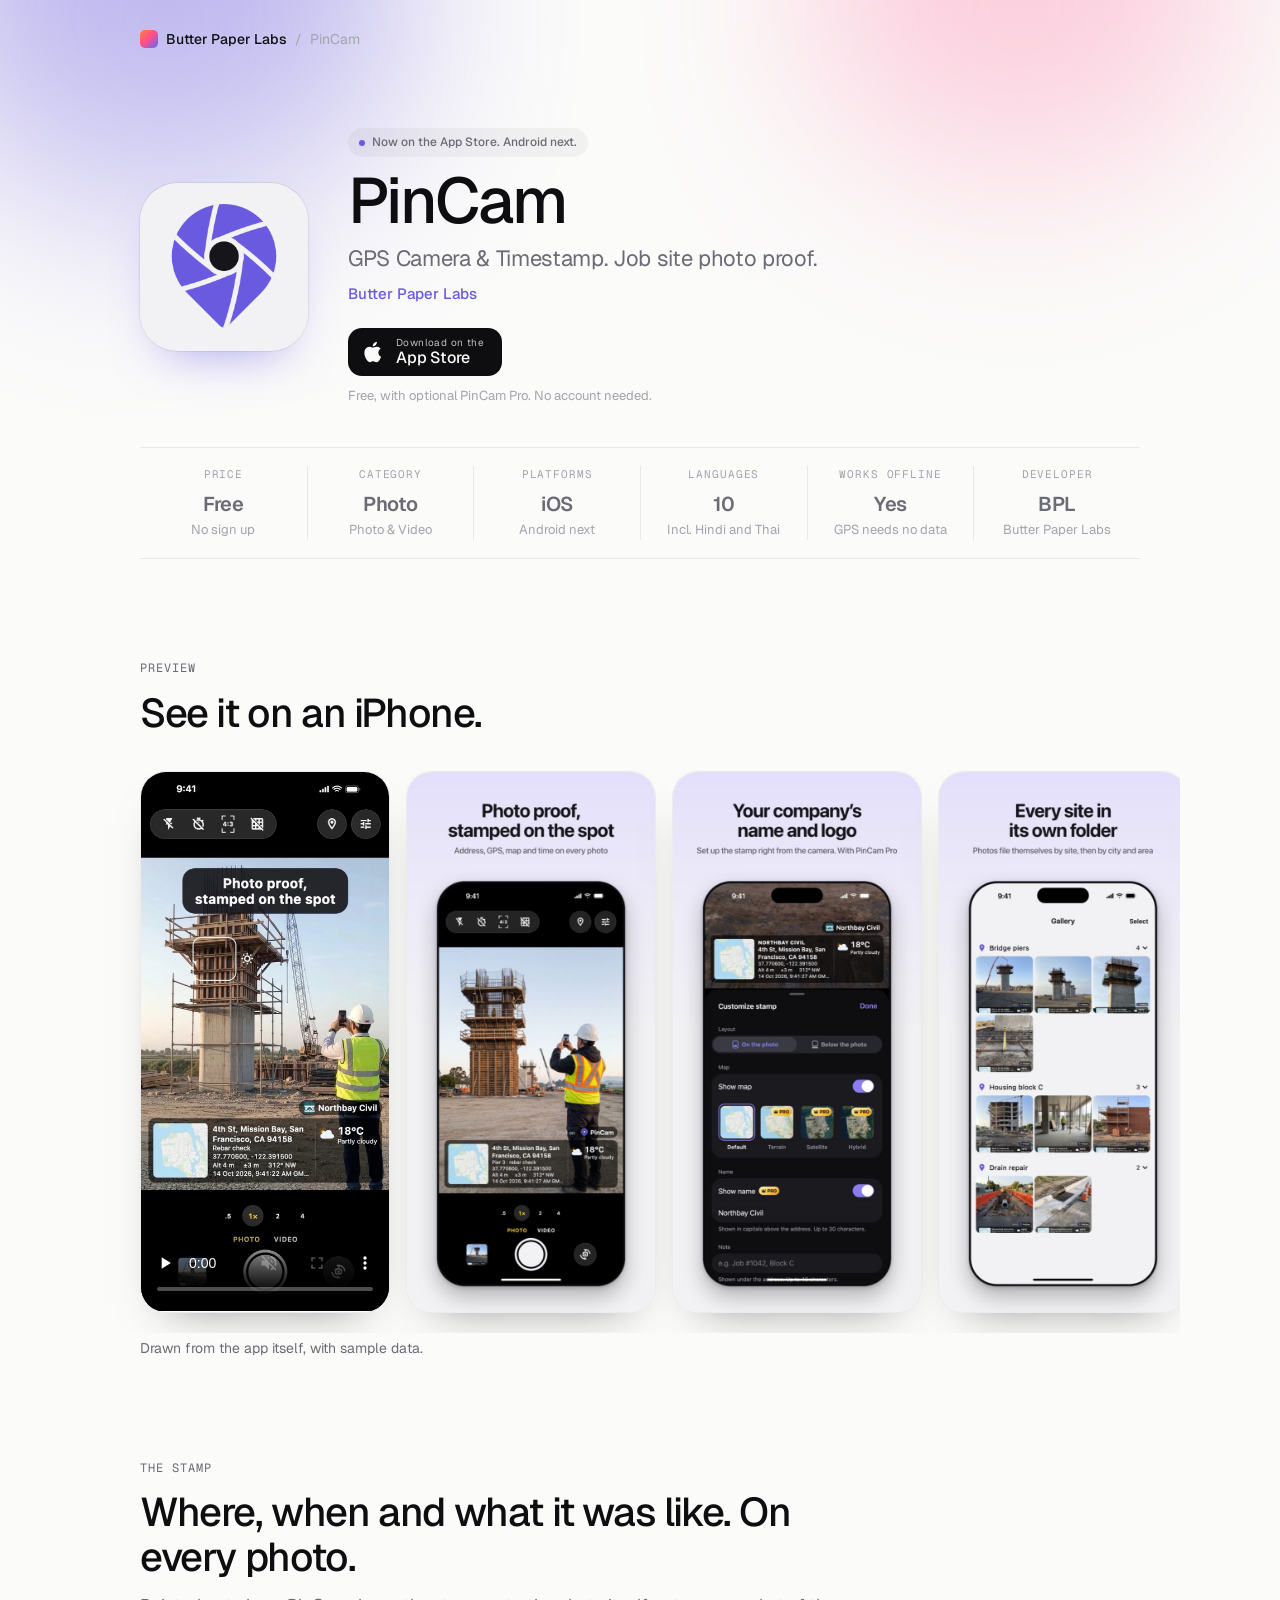
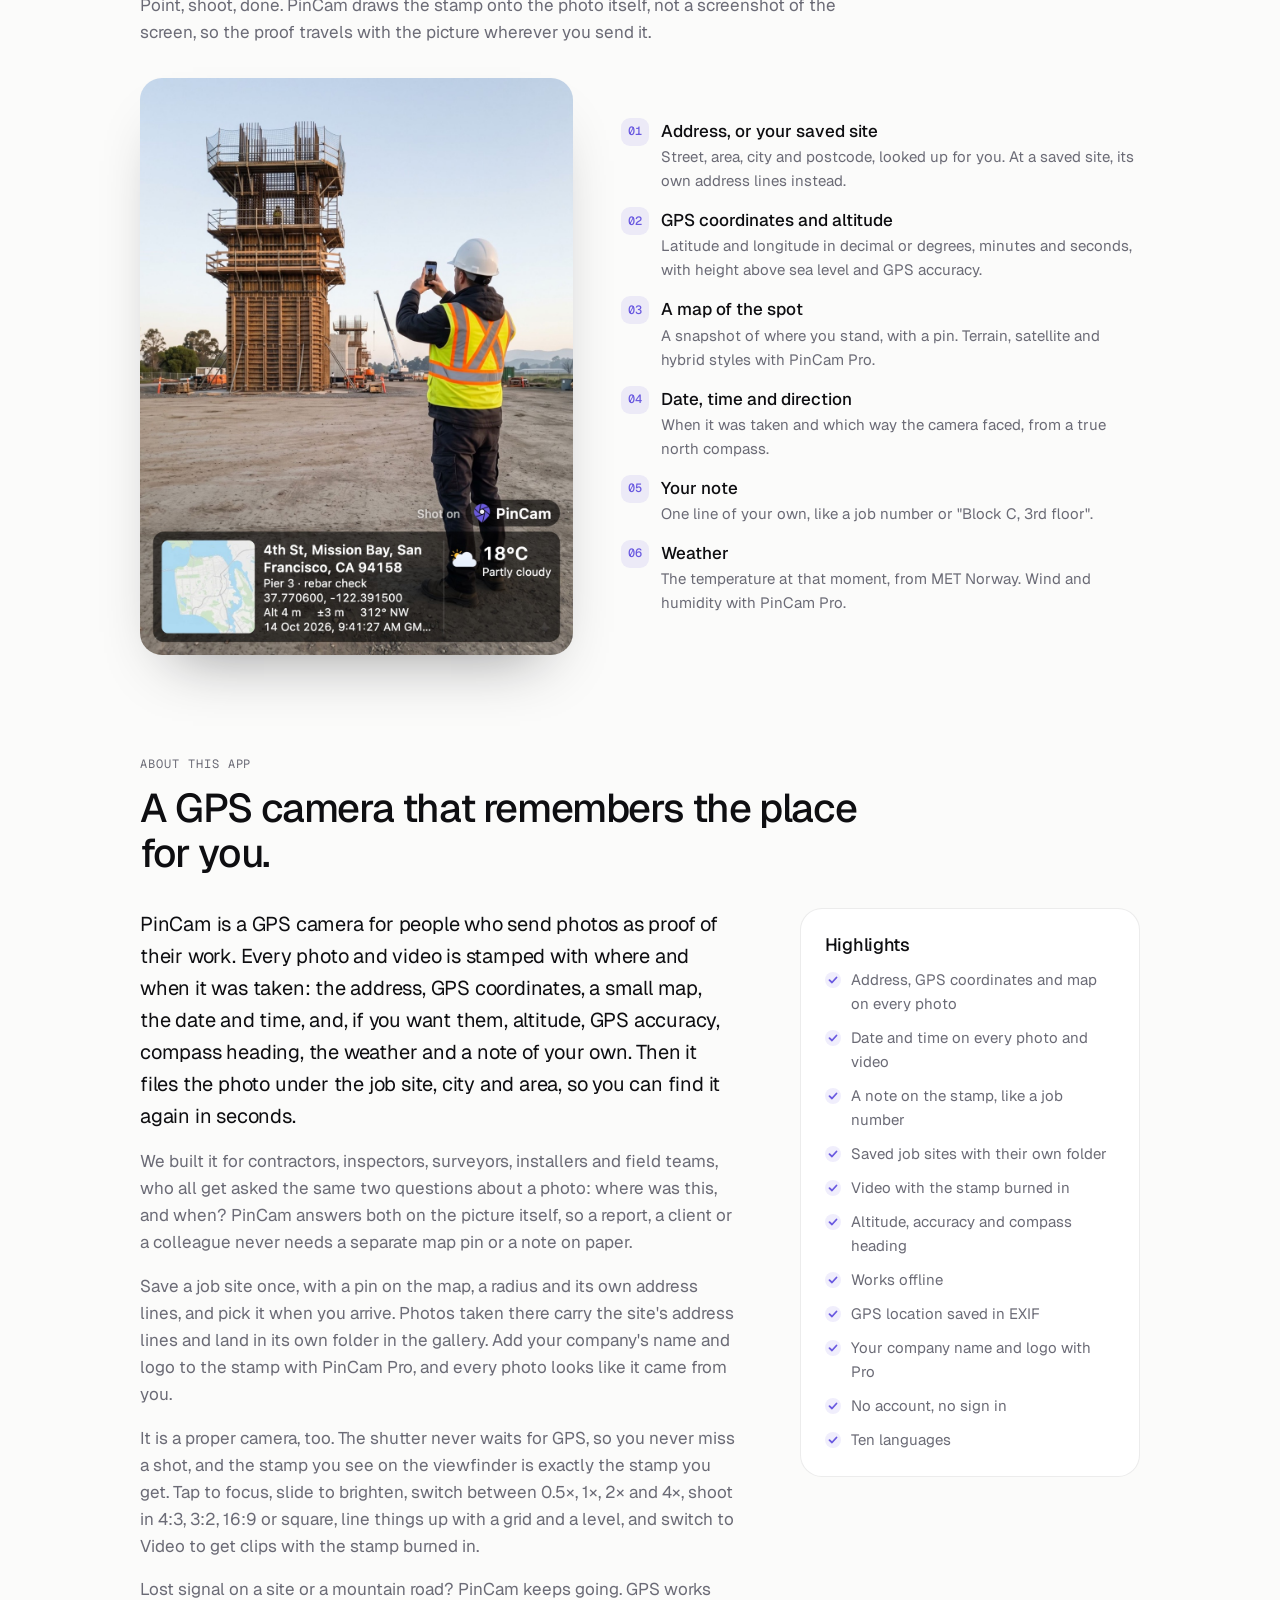
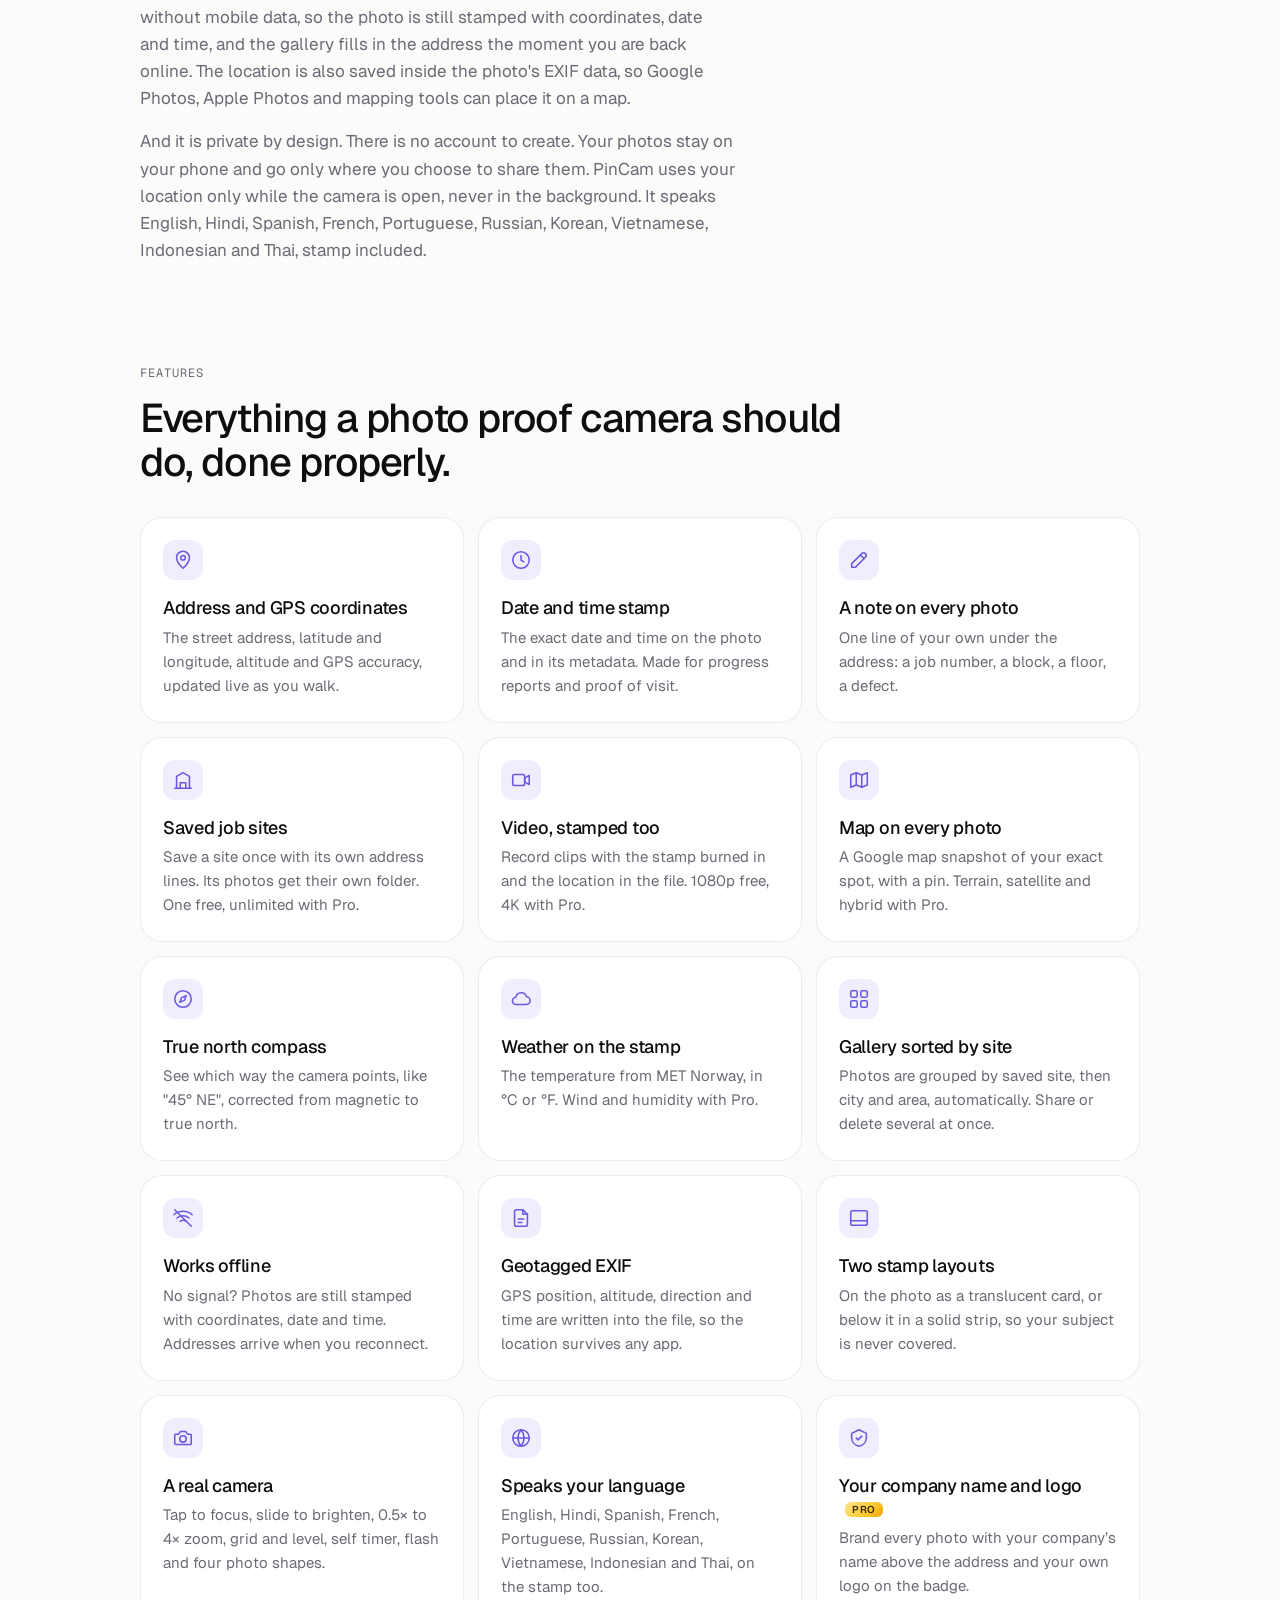
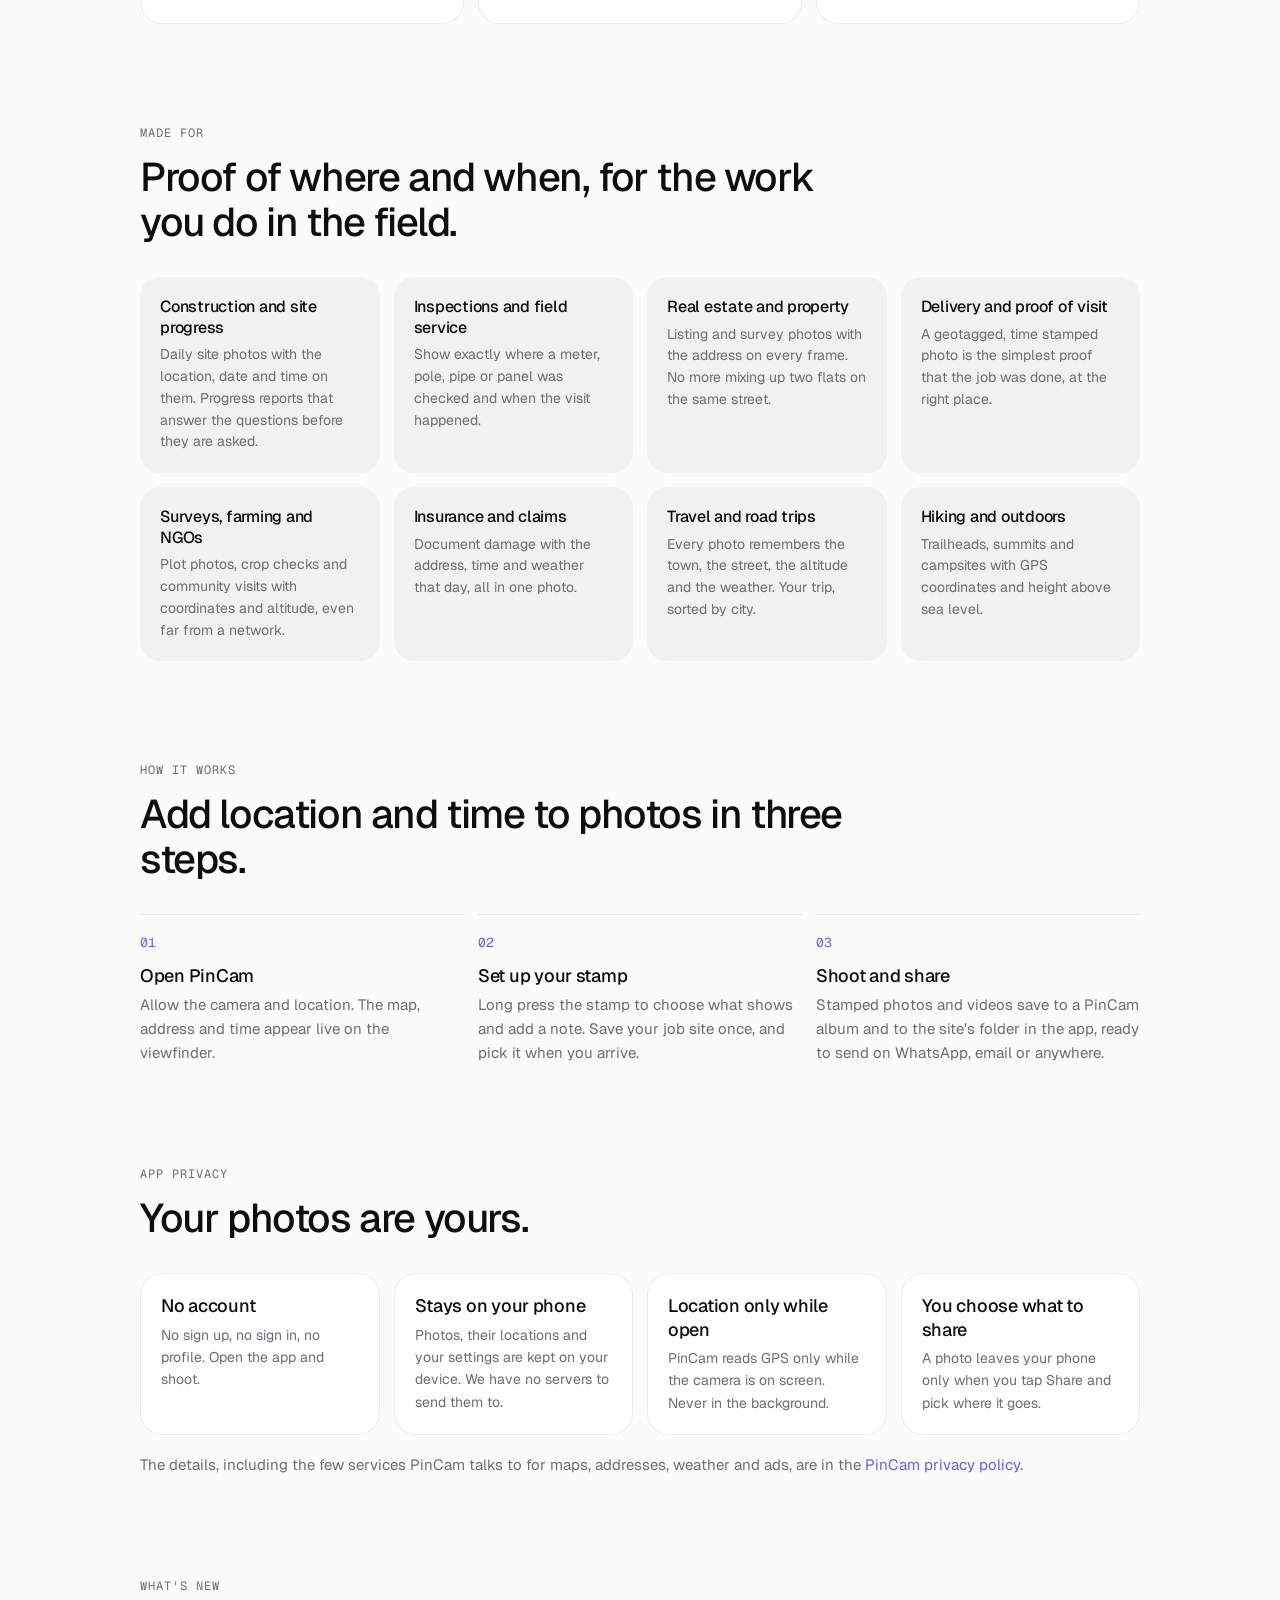
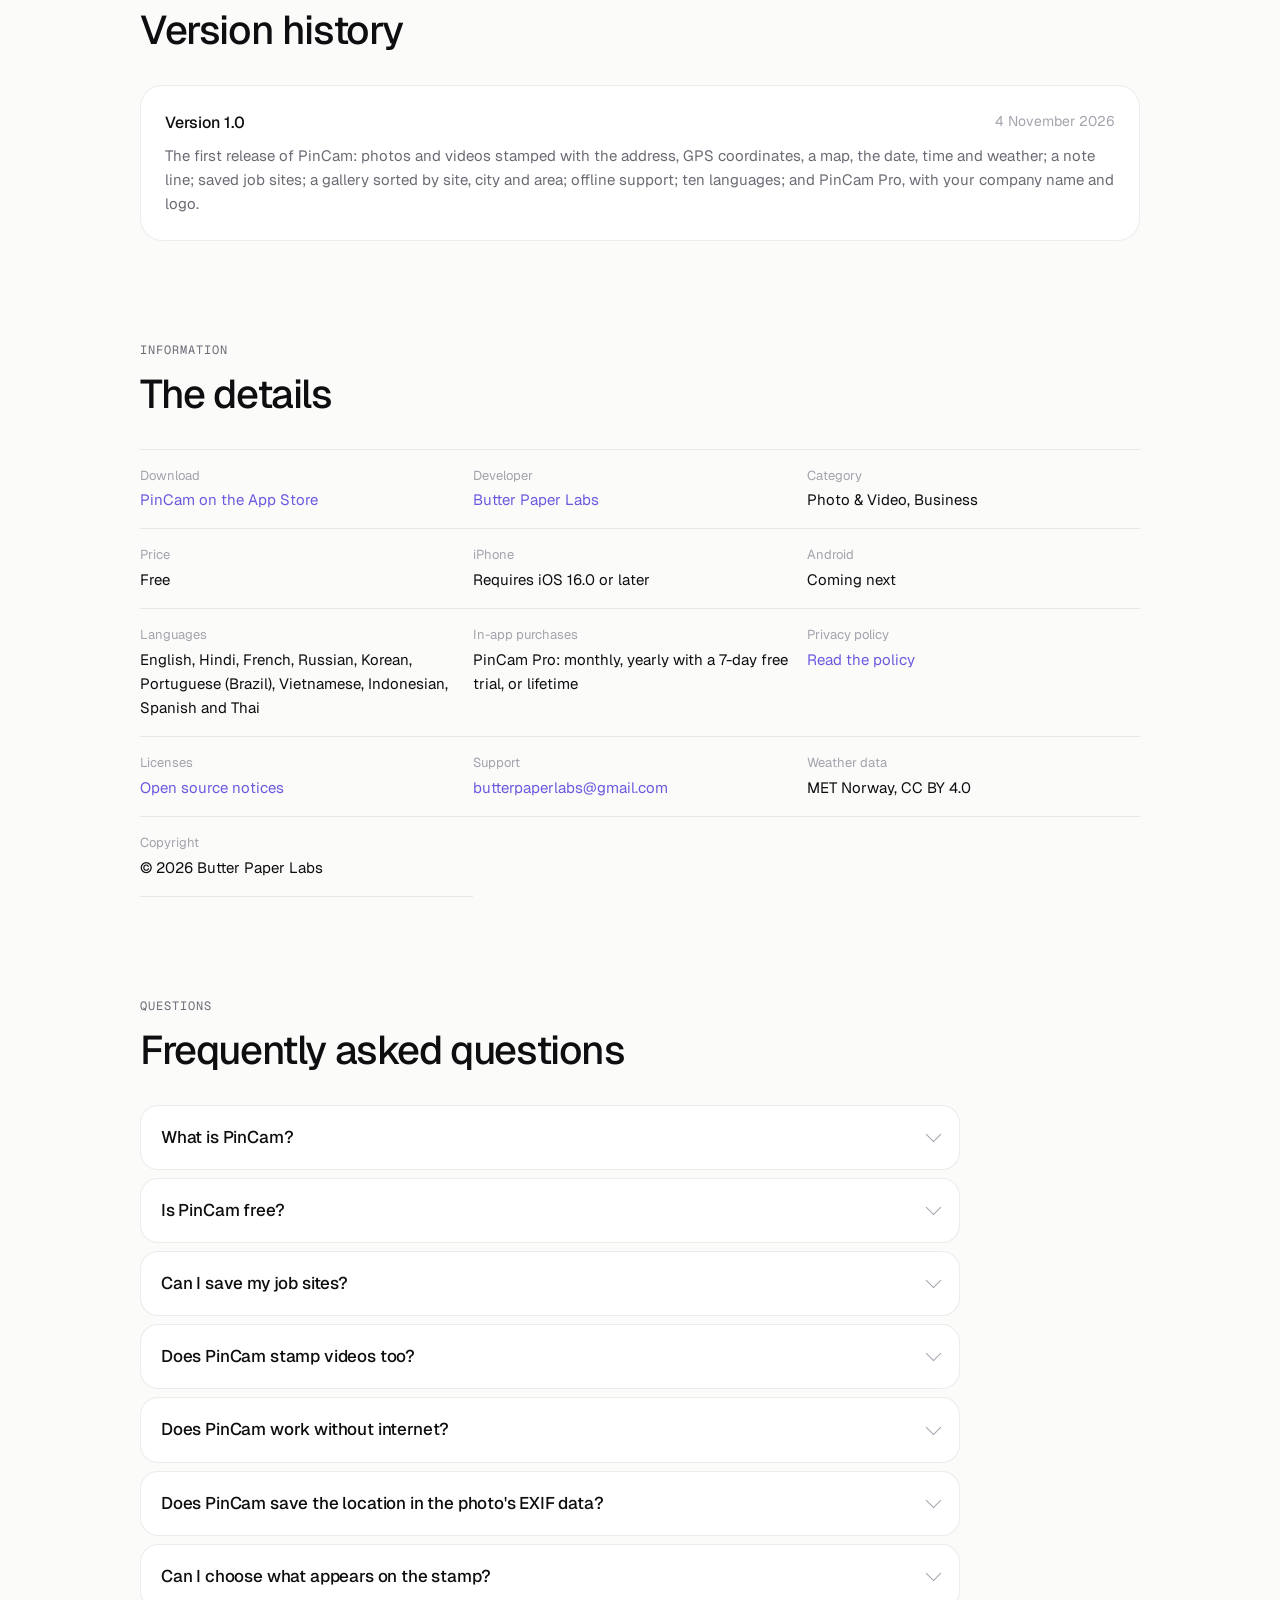
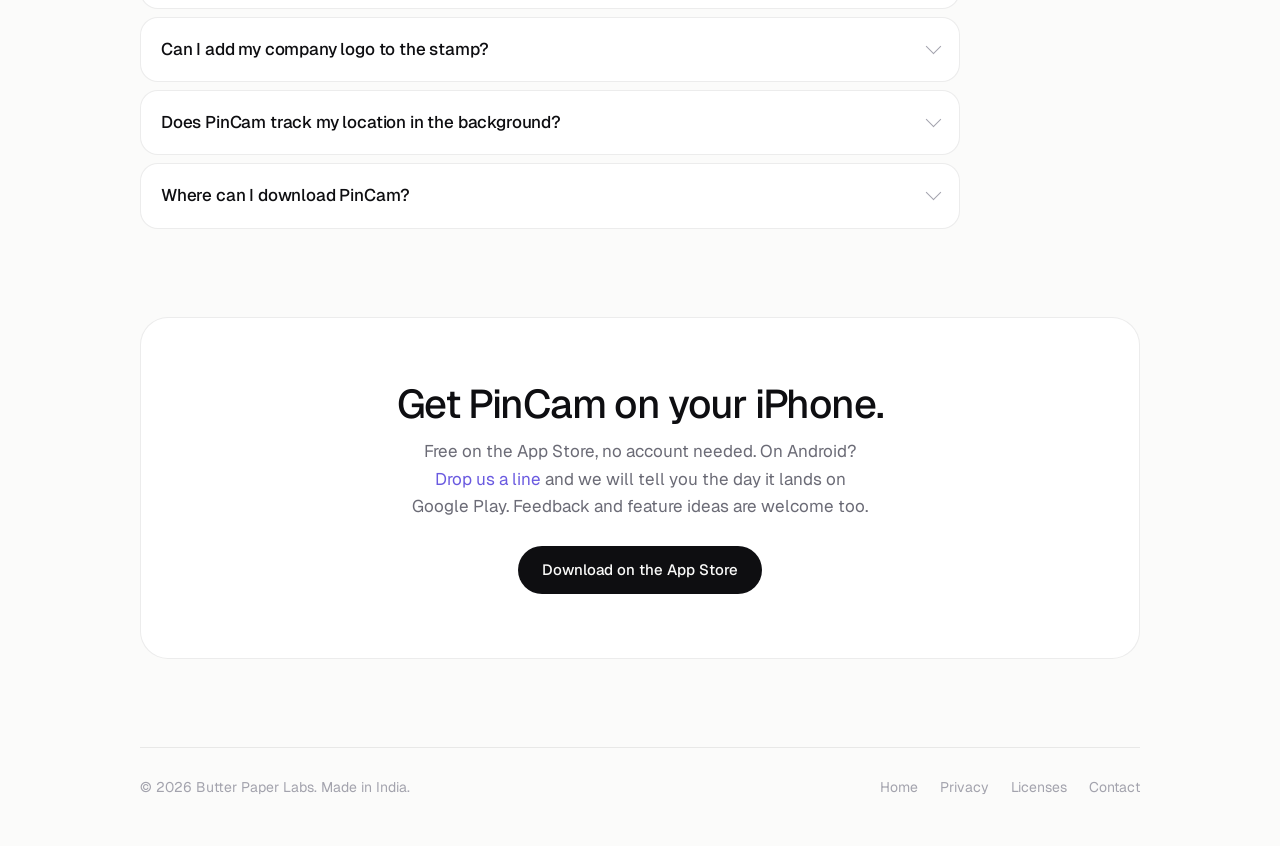
==== commit 6938e428: "PinCam is on the App Store: real link, launch copy, search metadata Store buttons go to the live lis" ====
--- a/pincam/index.html
+++ b/pincam/index.html
@@ -10,8 +10,7 @@
 <meta name="robots" content="index, follow, max-image-preview:large">
 <meta name="theme-color" content="#fbfbfa" media="(prefers-color-scheme: light)">
 <meta name="theme-color" content="#09090b" media="(prefers-color-scheme: dark)">
-<!-- TODO: once PinCam is on the App Store, add Safari's Smart App Banner:
-<meta name="apple-itunes-app" content="app-id=APP_STORE_ID"> -->
+<meta name="apple-itunes-app" content="app-id=6824269525">
 
 <meta property="og:type" content="website">
 <meta property="og:site_name" content="Butter Paper Labs">
@@ -55,6 +54,13 @@
         "PinCam GPS Camera"
       ],
       "url": "https://www.butterpaperlabs.com/pincam/",
+      "downloadUrl": "https://apps.apple.com/app/id6824269525",
+      "installUrl": "https://apps.apple.com/app/id6824269525",
+      "sameAs": [
+        "https://apps.apple.com/app/id6824269525"
+      ],
+      "softwareVersion": "1.0.0",
+      "datePublished": "2026-11-04",
       "description": "PinCam is a GPS camera that stamps every photo and video with the address, GPS coordinates, a map, altitude, compass heading, date, time, weather and your own note, files them by saved job site, city and area, and works offline.",
       "image": "https://www.butterpaperlabs.com/assets/pincam/share-card.jpg",
       "applicationCategory": "MultimediaApplication",
@@ -223,10 +229,10 @@
         },
         {
           "@type": "Question",
-          "name": "When will PinCam be available?",
+          "name": "Where can I download PinCam?",
           "acceptedAnswer": {
             "@type": "Answer",
-            "text": "PinCam is coming soon to the App Store for iPhone, then to Google Play for Android. Email butterpaperlabs@gmail.com to hear the day it launches."
+            "text": "PinCam is on the App Store for iPhone, free to download, in most countries. It is not currently available in the EU or China mainland. Android comes next, on Google Play."
           }
         }
       ]
@@ -811,19 +817,14 @@
         <img src="../assets/pincam-icon-512.png" alt="PinCam GPS camera app icon" width="168" height="168">
       </div>
       <div>
-        <span class="status"><i></i>Coming soon to iPhone. Android next.</span>
+        <span class="status"><i></i>Now on the App Store. Android next.</span>
         <h1>PinCam</h1>
         <p class="subtitle">GPS Camera &amp; Timestamp. Job site photo proof.</p>
         <p class="by"><a href="../">Butter Paper Labs</a></p>
         <div class="stores">
-          <!-- TODO: replace both hrefs with the live store URLs once PinCam is published (also in /index.html). -->
-          <a class="store" href="https://apps.apple.com/app/pincam" aria-label="Download PinCam on the App Store">
+          <a class="store" href="https://apps.apple.com/app/id6824269525" aria-label="Download PinCam on the App Store">
             <svg viewBox="0 0 24 24" fill="currentColor" aria-hidden="true"><path d="M16.37 12.6c-.03-2.6 2.13-3.85 2.22-3.91-1.21-1.77-3.09-2.01-3.76-2.04-1.6-.16-3.12.94-3.93.94-.81 0-2.06-.92-3.39-.89-1.74.03-3.35 1.01-4.25 2.57-1.81 3.14-.46 7.79 1.3 10.34.86 1.25 1.89 2.65 3.24 2.6 1.3-.05 1.79-.84 3.36-.84 1.57 0 2.01.84 3.38.82 1.4-.02 2.28-1.27 3.13-2.52.99-1.45 1.4-2.85 1.42-2.92-.03-.01-2.72-1.04-2.75-4.15zM13.8 4.9c.71-.87 1.2-2.07 1.07-3.27-1.03.04-2.28.69-3.02 1.55-.66.77-1.24 2-1.09 3.18 1.15.09 2.32-.58 3.04-1.46z"/></svg>
             <span><small>Download on the</small><strong>App Store</strong></span>
-          </a>
-          <a class="store" href="https://play.google.com/store/apps/details?id=com.butterpaperlabs.pincam" aria-label="Get PinCam on Google Play">
-            <svg viewBox="0 0 24 24" aria-hidden="true"><path fill="#00A0FF" d="M3 2 12.5 12 3 22z"/><path fill="#00E27A" d="M3 2 16.2 9.33 12.5 12z"/><path fill="#FF3A44" d="M3 22 16.2 14.67 12.5 12z"/><path fill="#FFD400" d="M12.5 12 16.2 9.33 21 12 16.2 14.67z"/></svg>
-            <span><small>Get it on</small><strong>Google Play</strong></span>
           </a>
         </div>
         <p class="store-note">Free, with optional PinCam Pro. No account needed.</p>
@@ -834,7 +835,7 @@
     <dl class="facts" aria-label="PinCam at a glance">
       <div class="fact"><dt>Price</dt><dd>Free</dd><dd>No sign up</dd></div>
       <div class="fact"><dt>Category</dt><dd>Photo</dd><dd>Photo &amp; Video</dd></div>
-      <div class="fact"><dt>Platforms</dt><dd>iOS · Android</dd><dd>iPhone and Android</dd></div>
+      <div class="fact"><dt>Platforms</dt><dd>iOS</dd><dd>Android next</dd></div>
       <div class="fact"><dt>Languages</dt><dd>10</dd><dd>Incl. Hindi and Thai</dd></div>
       <div class="fact"><dt>Works offline</dt><dd>Yes</dd><dd>GPS needs no data</dd></div>
       <div class="fact"><dt>Developer</dt><dd>BPL</dd><dd>Butter Paper Labs</dd></div>
@@ -1054,7 +1055,7 @@
         <h2 id="new-title">Version history</h2>
       </div>
       <div class="news reveal">
-        <div class="news-top"><strong>Version 1.0</strong><span>Coming soon</span></div>
+        <div class="news-top"><strong>Version 1.0</strong><span>4 November 2026</span></div>
         <p>The first release of PinCam: photos and videos stamped with the address, GPS coordinates, a map, the date, time and weather; a note line; saved job sites; a gallery sorted by site, city and area; offline support; ten languages; and PinCam Pro, with your company name and logo.</p>
       </div>
     </section>
@@ -1066,6 +1067,7 @@
         <h2 id="info-title">The details</h2>
       </div>
       <dl class="info reveal">
+        <div><dt>Download</dt><dd><a href="https://apps.apple.com/app/id6824269525">PinCam on the App Store</a></dd></div>
         <div><dt>Developer</dt><dd><a href="../">Butter Paper Labs</a></dd></div>
         <div><dt>Category</dt><dd>Photo &amp; Video, Business</dd></div>
         <div><dt>Price</dt><dd>Free</dd></div>
@@ -1125,18 +1127,18 @@
           <p>No. PinCam uses your location only while the camera is open on your screen. There is no account and your photos stay on your phone unless you choose to share them.</p>
         </details>
         <details>
-          <summary>When will PinCam be available?</summary>
-          <p>PinCam is coming soon to the App Store for iPhone, then to Google Play for Android. Email <a href="mailto:butterpaperlabs@gmail.com?subject=Tell%20me%20when%20PinCam%20launches">butterpaperlabs@gmail.com</a> to hear the day it launches.</p>
+          <summary>Where can I download PinCam?</summary>
+          <p>PinCam is on the <a href="https://apps.apple.com/app/id6824269525">App Store</a> for iPhone, free to download, in most countries. It is not currently available in the EU or China mainland. Android comes next, on Google Play.</p>
         </details>
       </div>
     </section>
 
-    <!-- ===== Launch band ===== -->
-    <section class="section" id="notify" aria-labelledby="notify-title">
+    <!-- ===== Download band ===== -->
+    <section class="section" id="download" aria-labelledby="download-title">
       <div class="band reveal">
-        <h2 id="notify-title">Be the first to try PinCam.</h2>
-        <p>Drop us a line and we will tell you the day it lands on the App Store, and on Google Play after that. Feedback and feature ideas are welcome too.</p>
-        <a class="btn" href="mailto:butterpaperlabs@gmail.com?subject=Tell%20me%20when%20PinCam%20launches">Tell me when it launches</a>
+        <h2 id="download-title">Get PinCam on your iPhone.</h2>
+        <p>Free on the App Store, no account needed. On Android? <a href="mailto:butterpaperlabs@gmail.com?subject=Tell%20me%20when%20PinCam%20is%20on%20Android">Drop us a line</a> and we will tell you the day it lands on Google Play. Feedback and feature ideas are welcome too.</p>
+        <a class="btn" href="https://apps.apple.com/app/id6824269525">Download on the App Store</a>
       </div>
     </section>
 
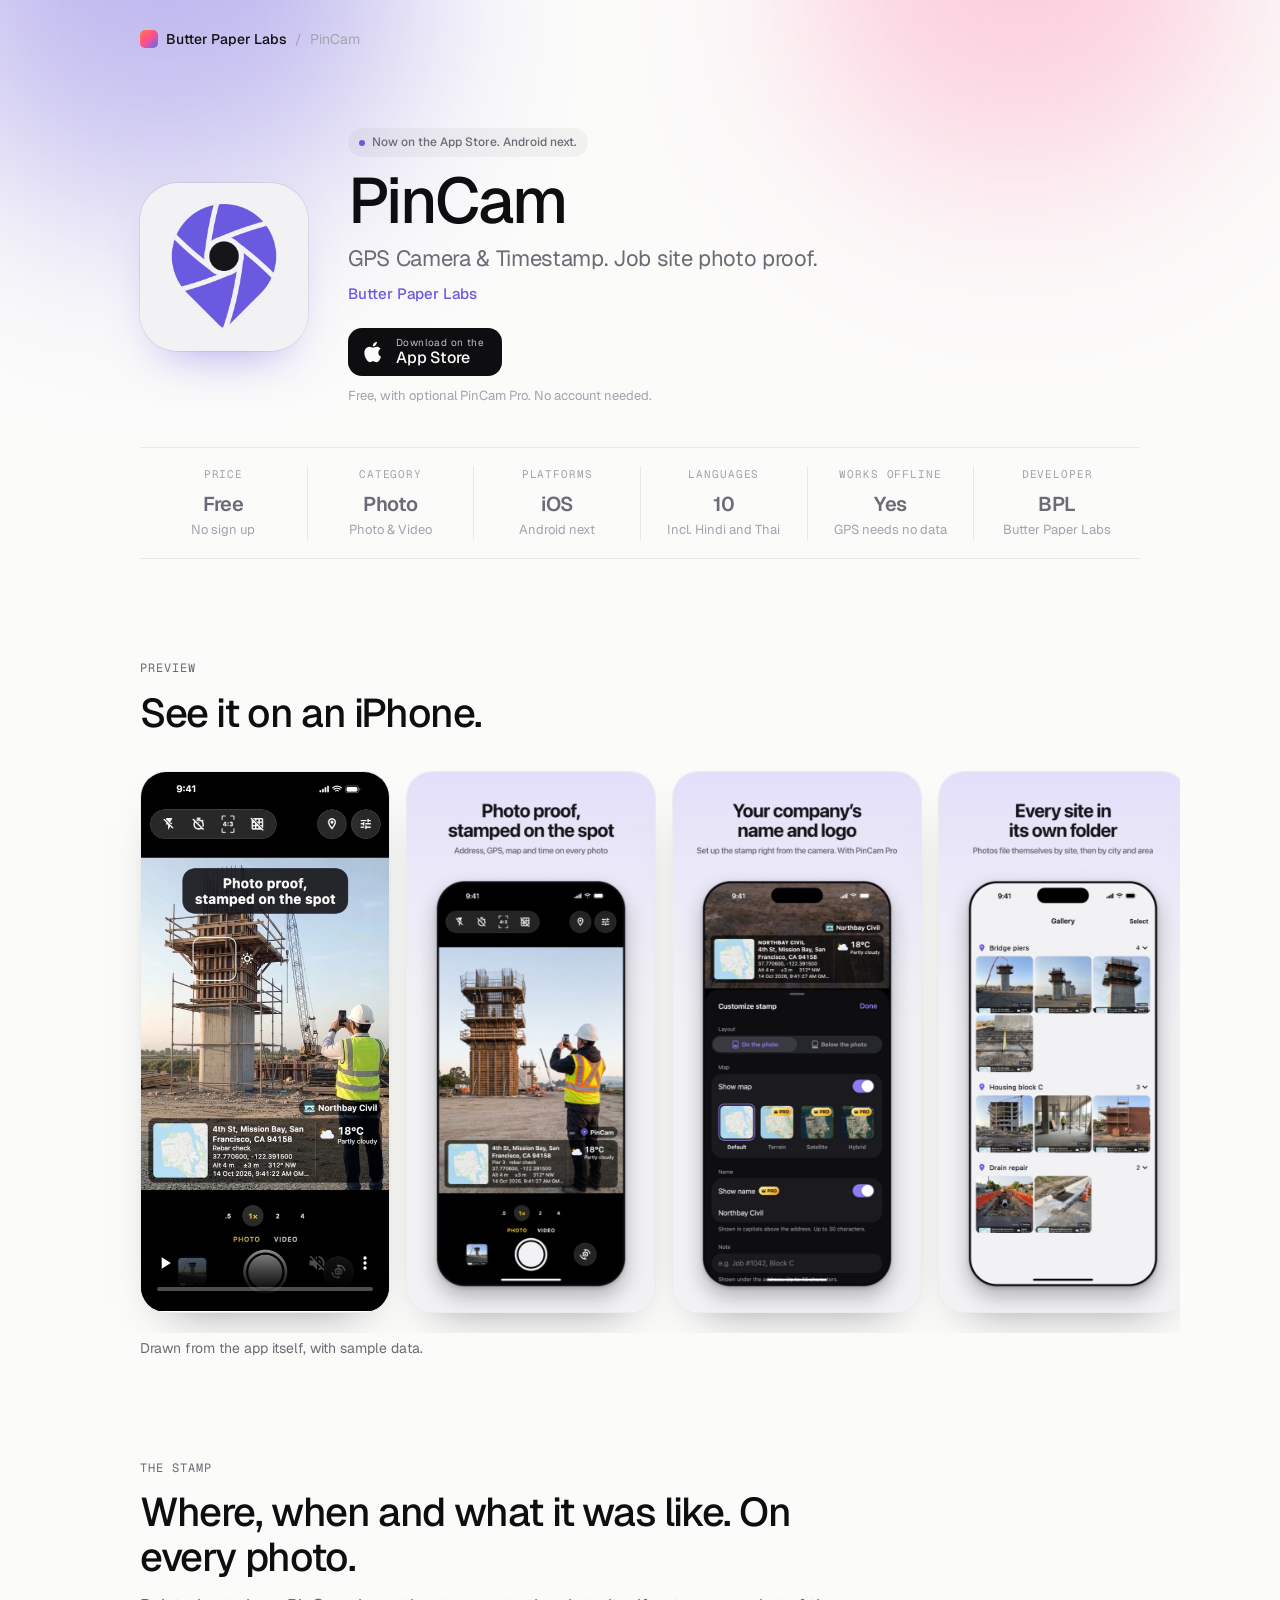
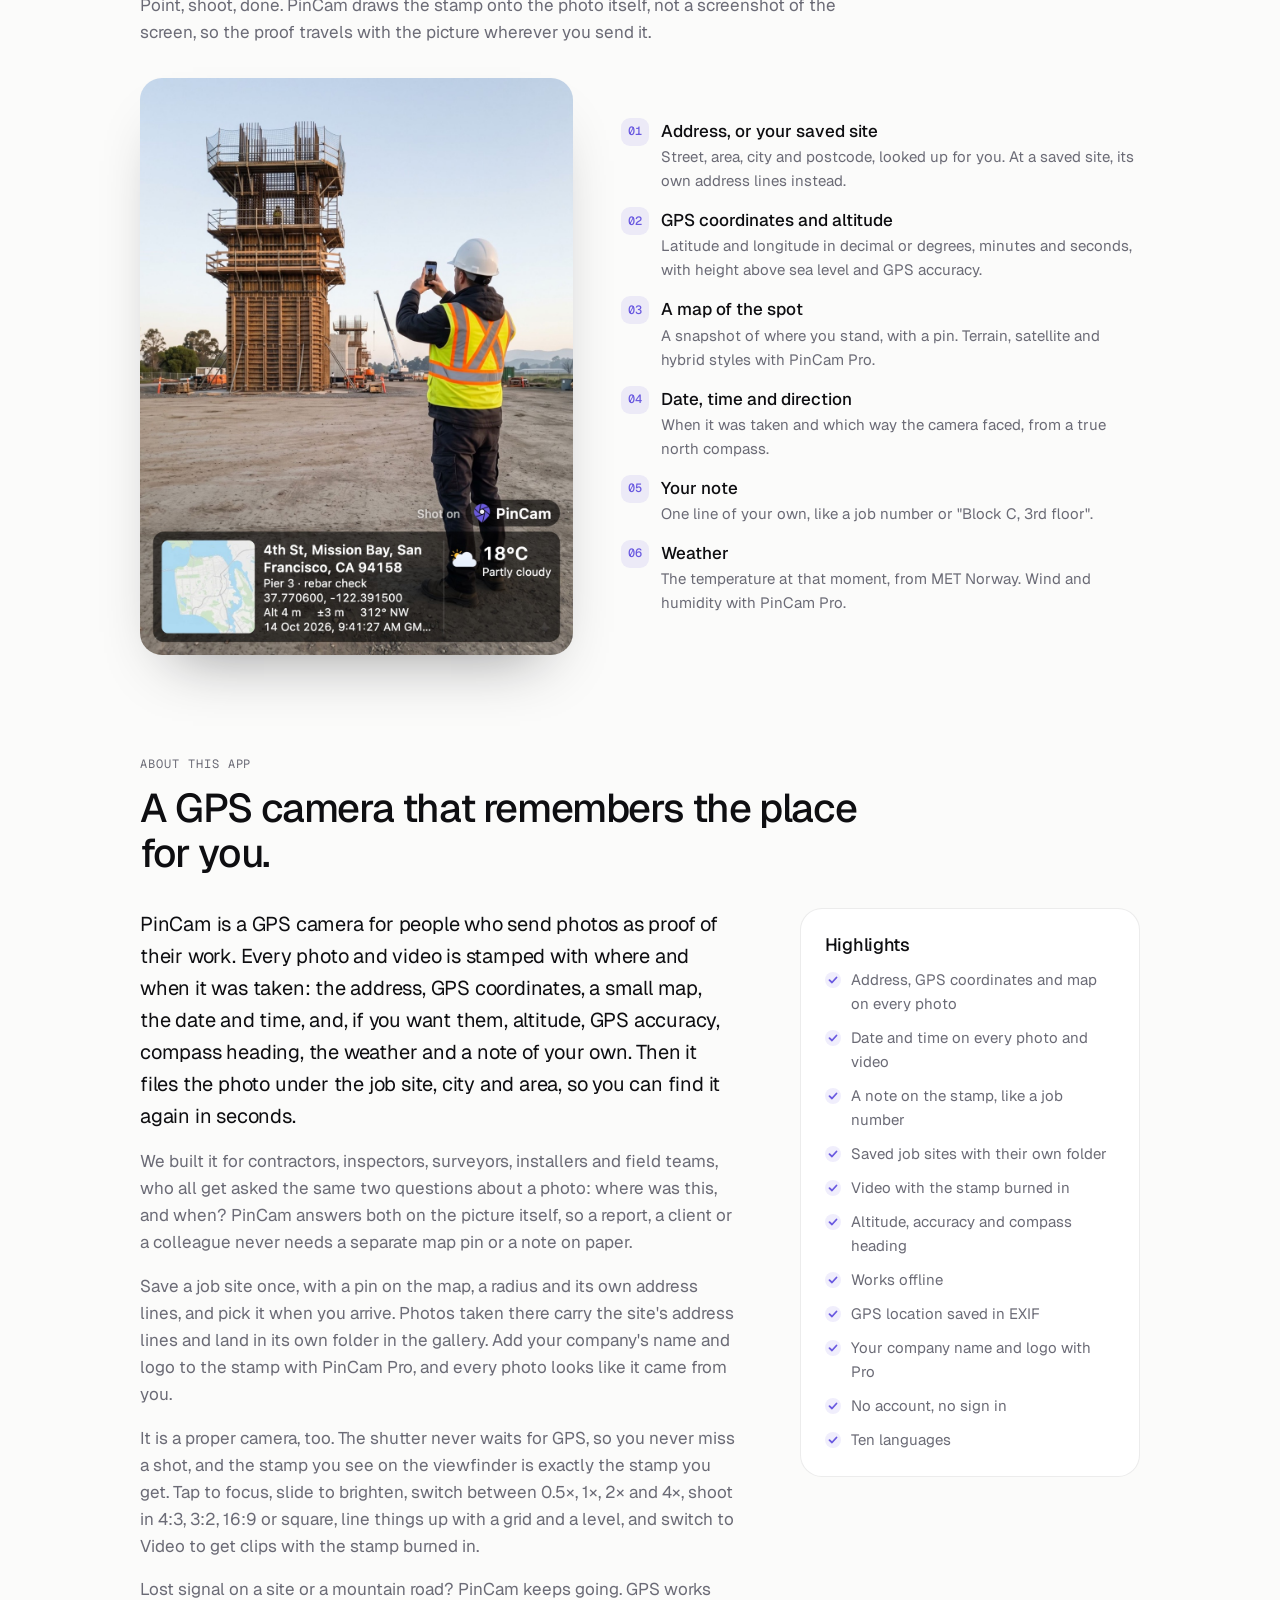
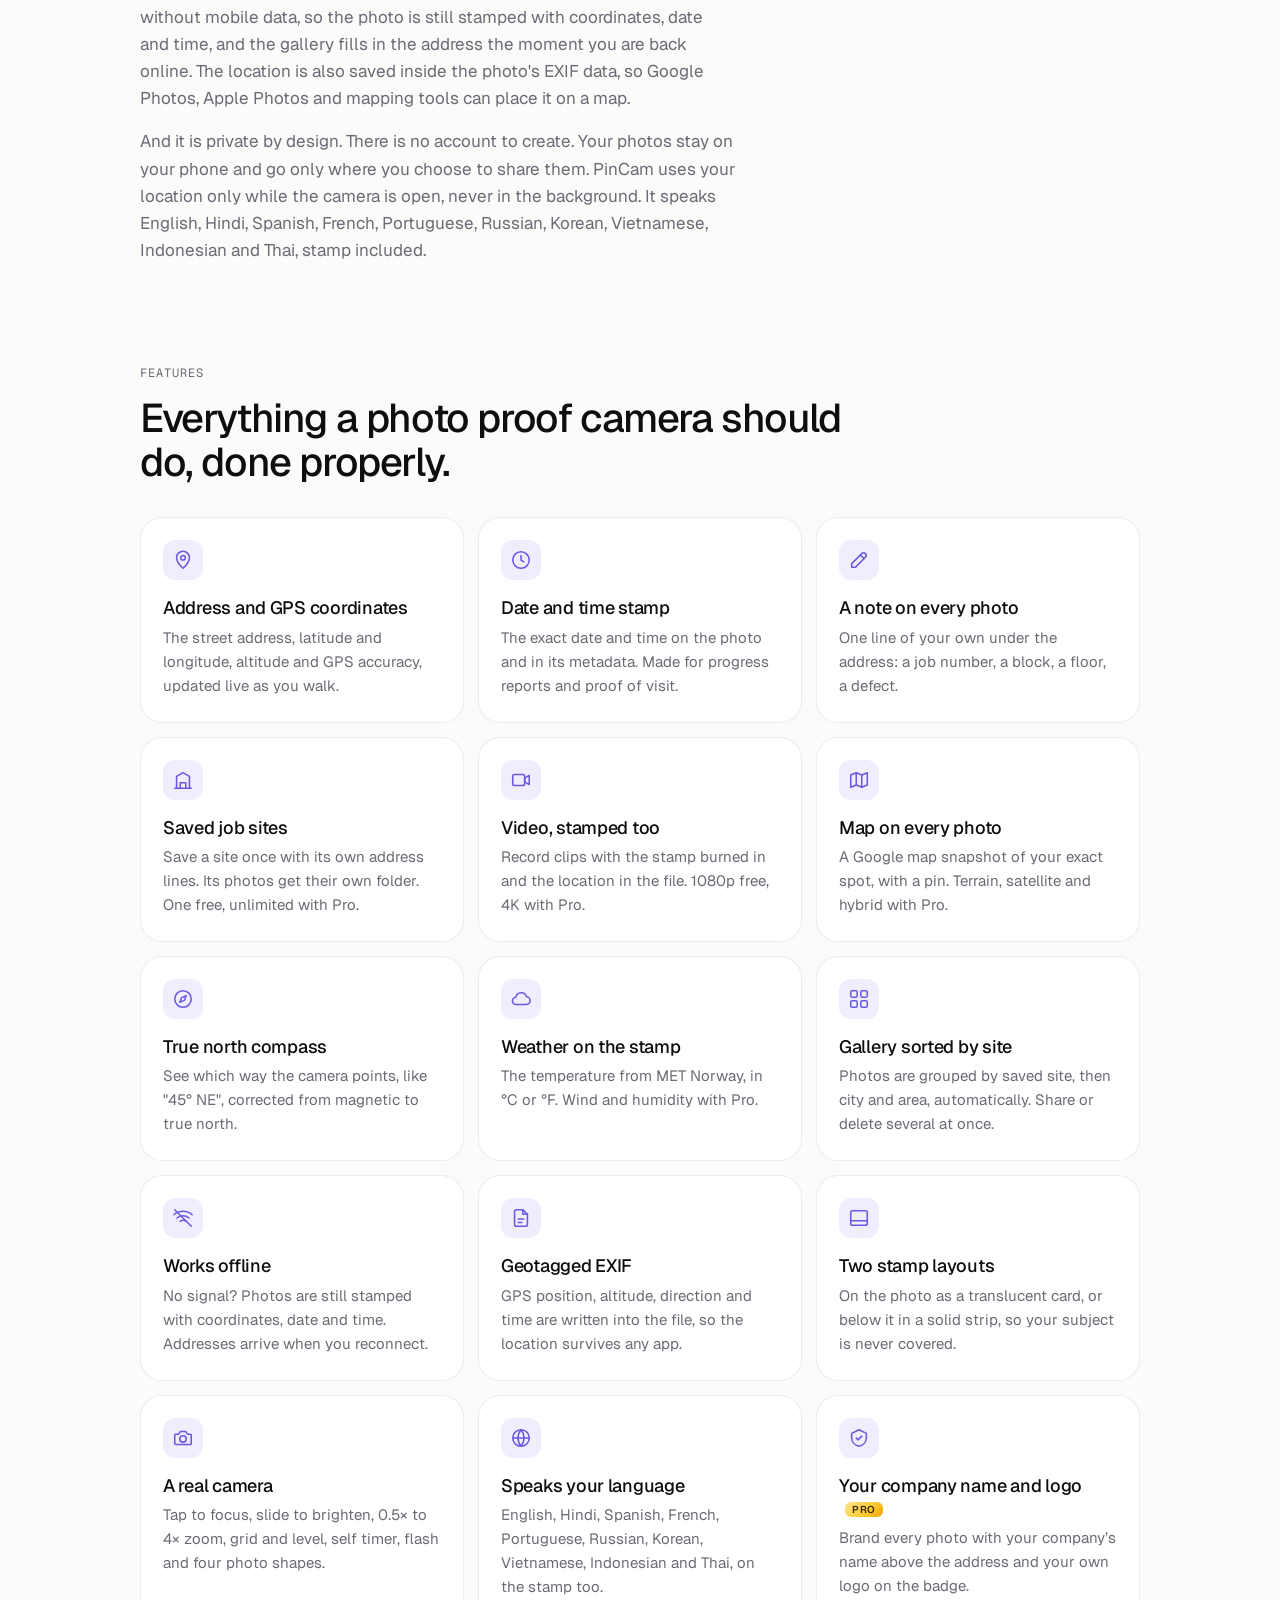
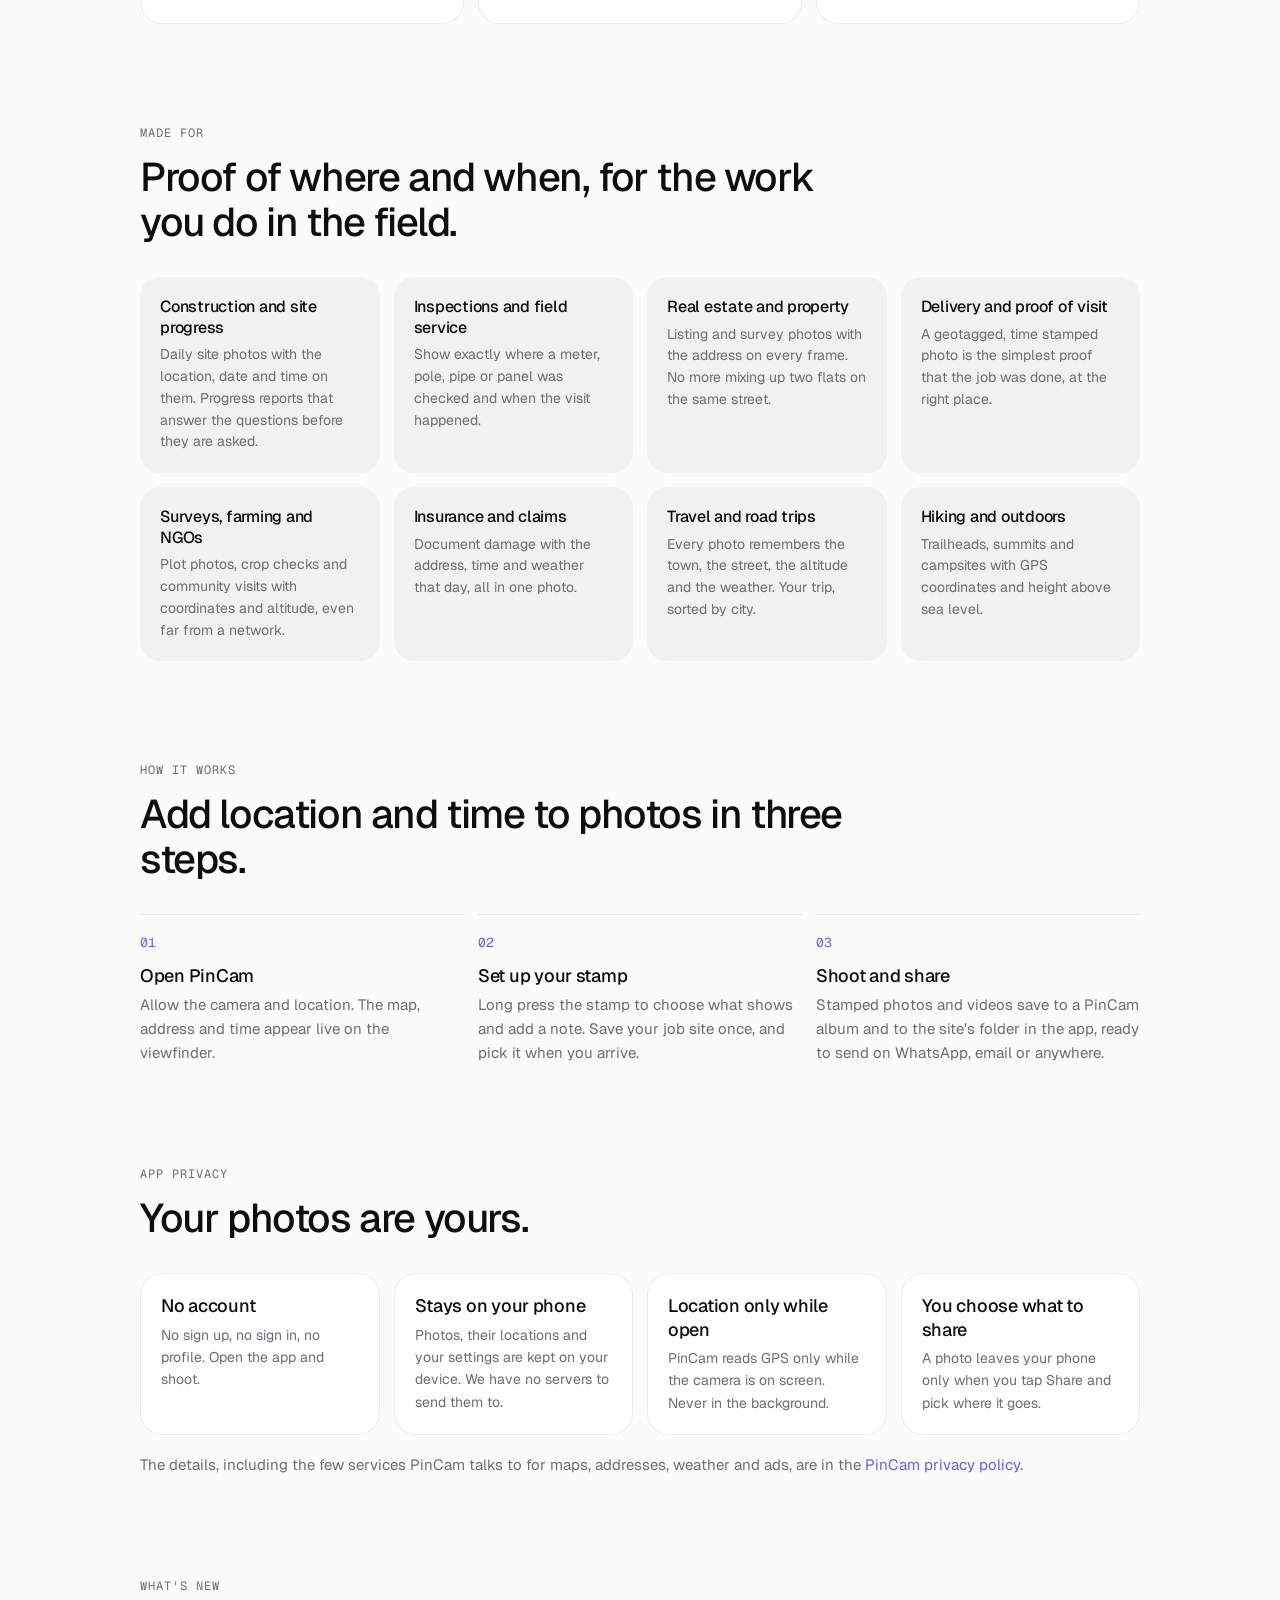
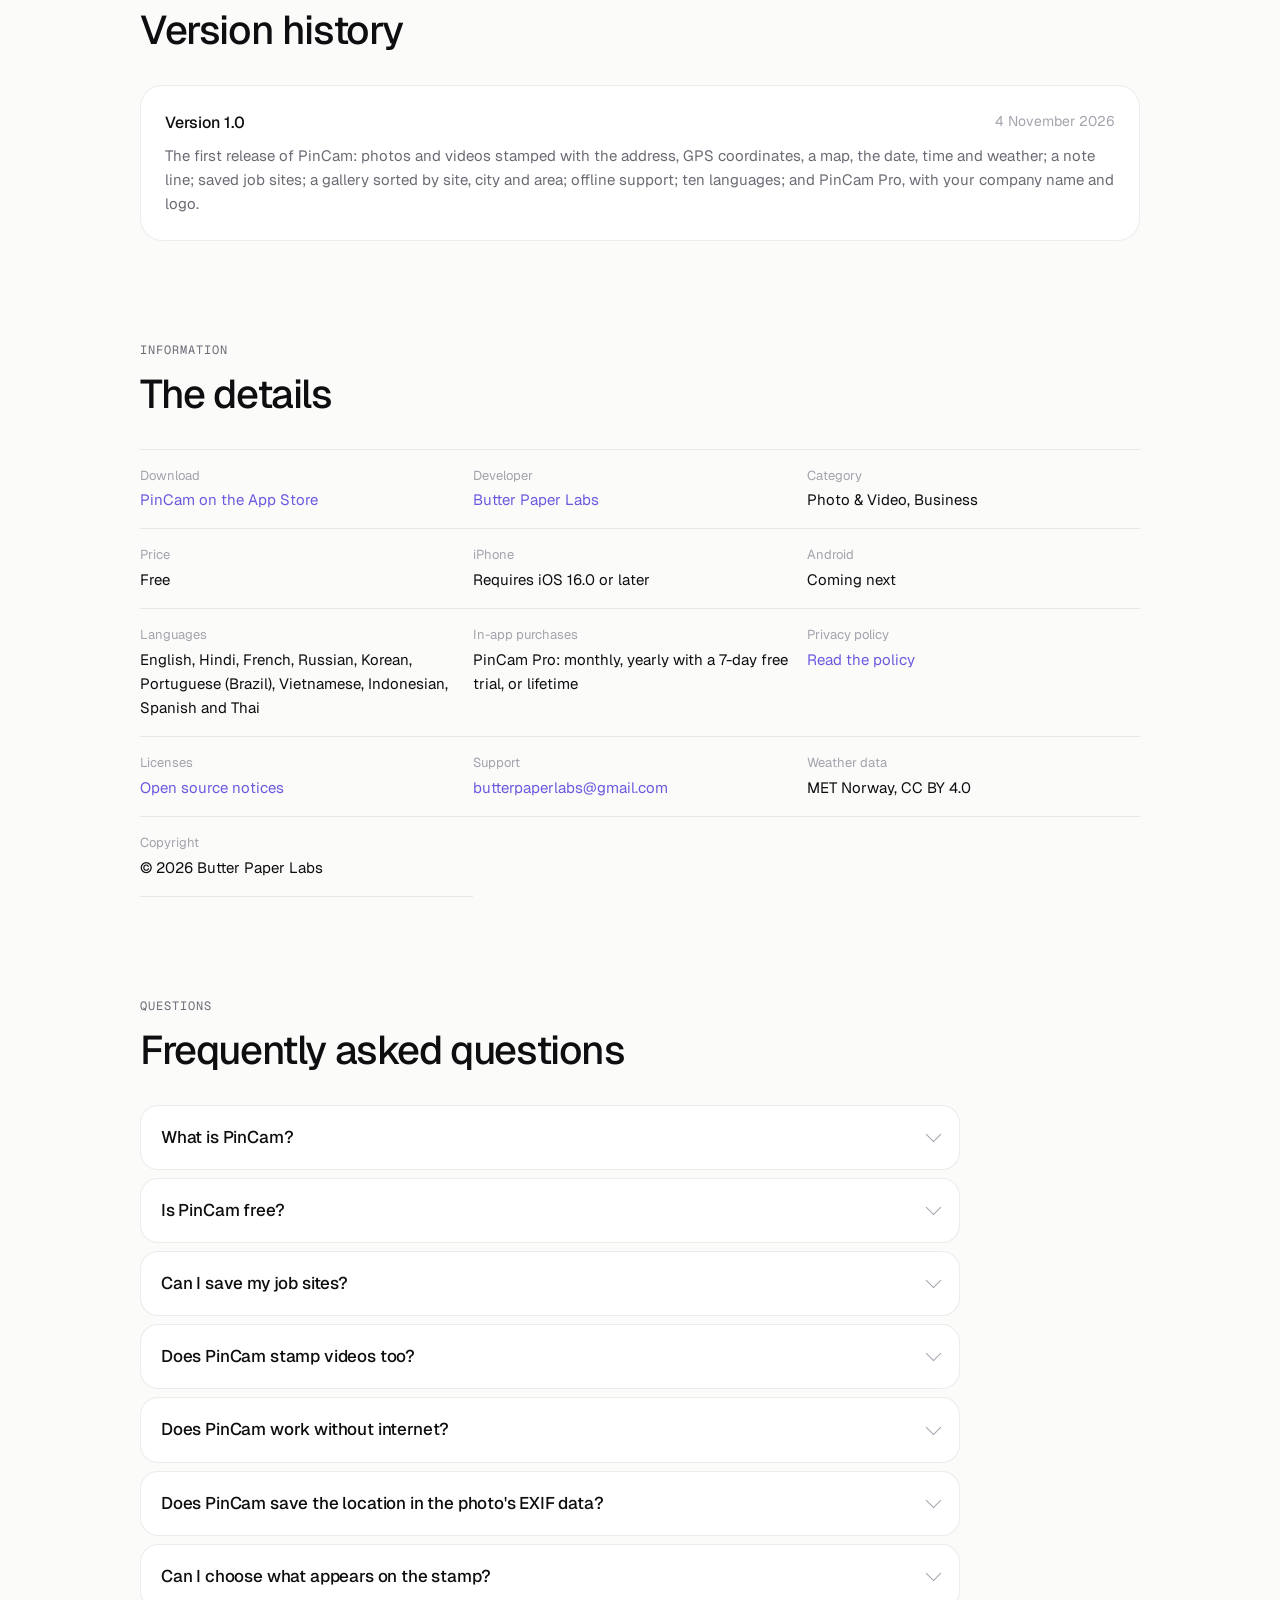
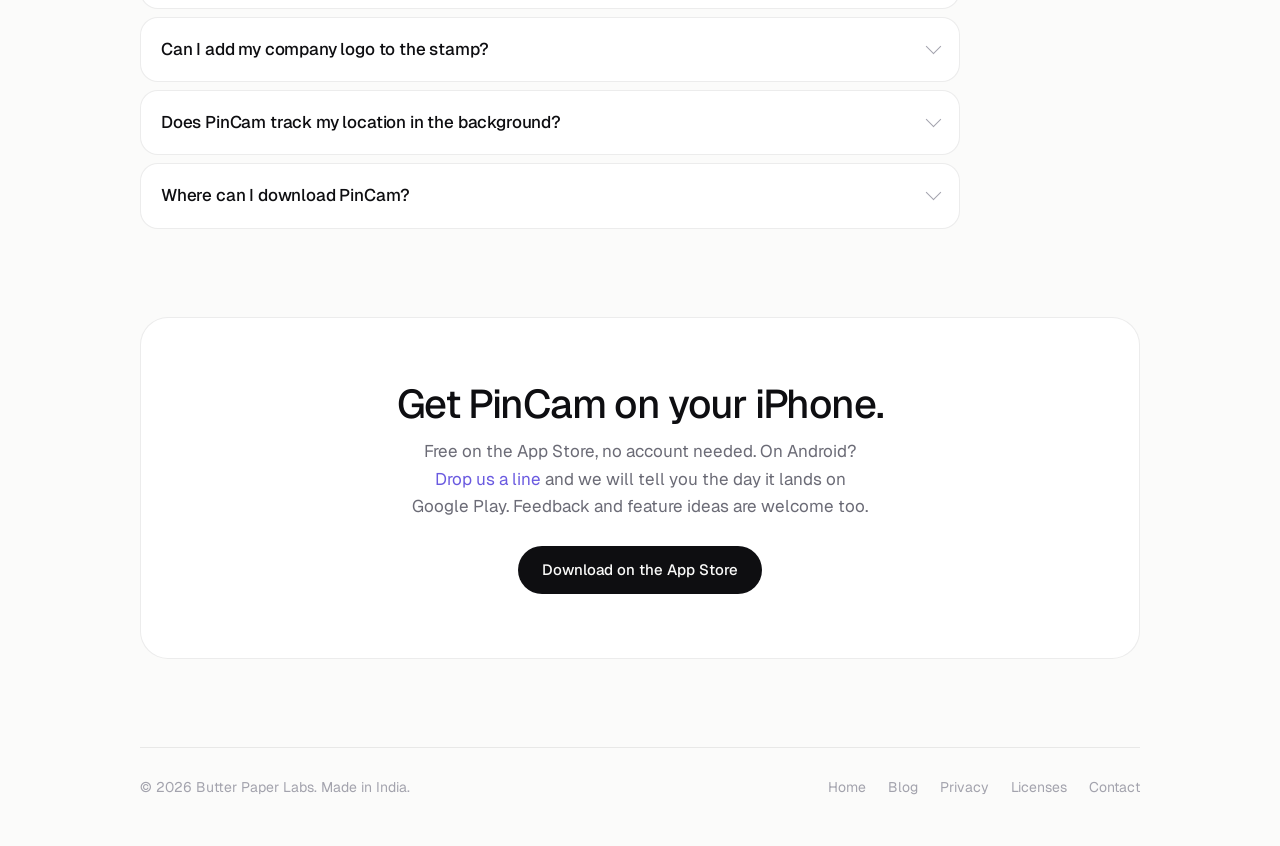
==== commit b6555e91: "Blog: first post on how to use a GPS camera Adds /blog/ with shared styles, the first post with its " ====
--- a/pincam/index.html
+++ b/pincam/index.html
@@ -1151,6 +1151,7 @@
       <span>© <span class="year">2026</span> Butter Paper Labs. Made in India.</span>
       <div class="foot-links">
         <a href="../">Home</a>
+        <a href="../blog/">Blog</a>
         <a href="privacy/">Privacy</a>
         <a href="licenses/">Licenses</a>
         <a href="mailto:butterpaperlabs@gmail.com">Contact</a>
